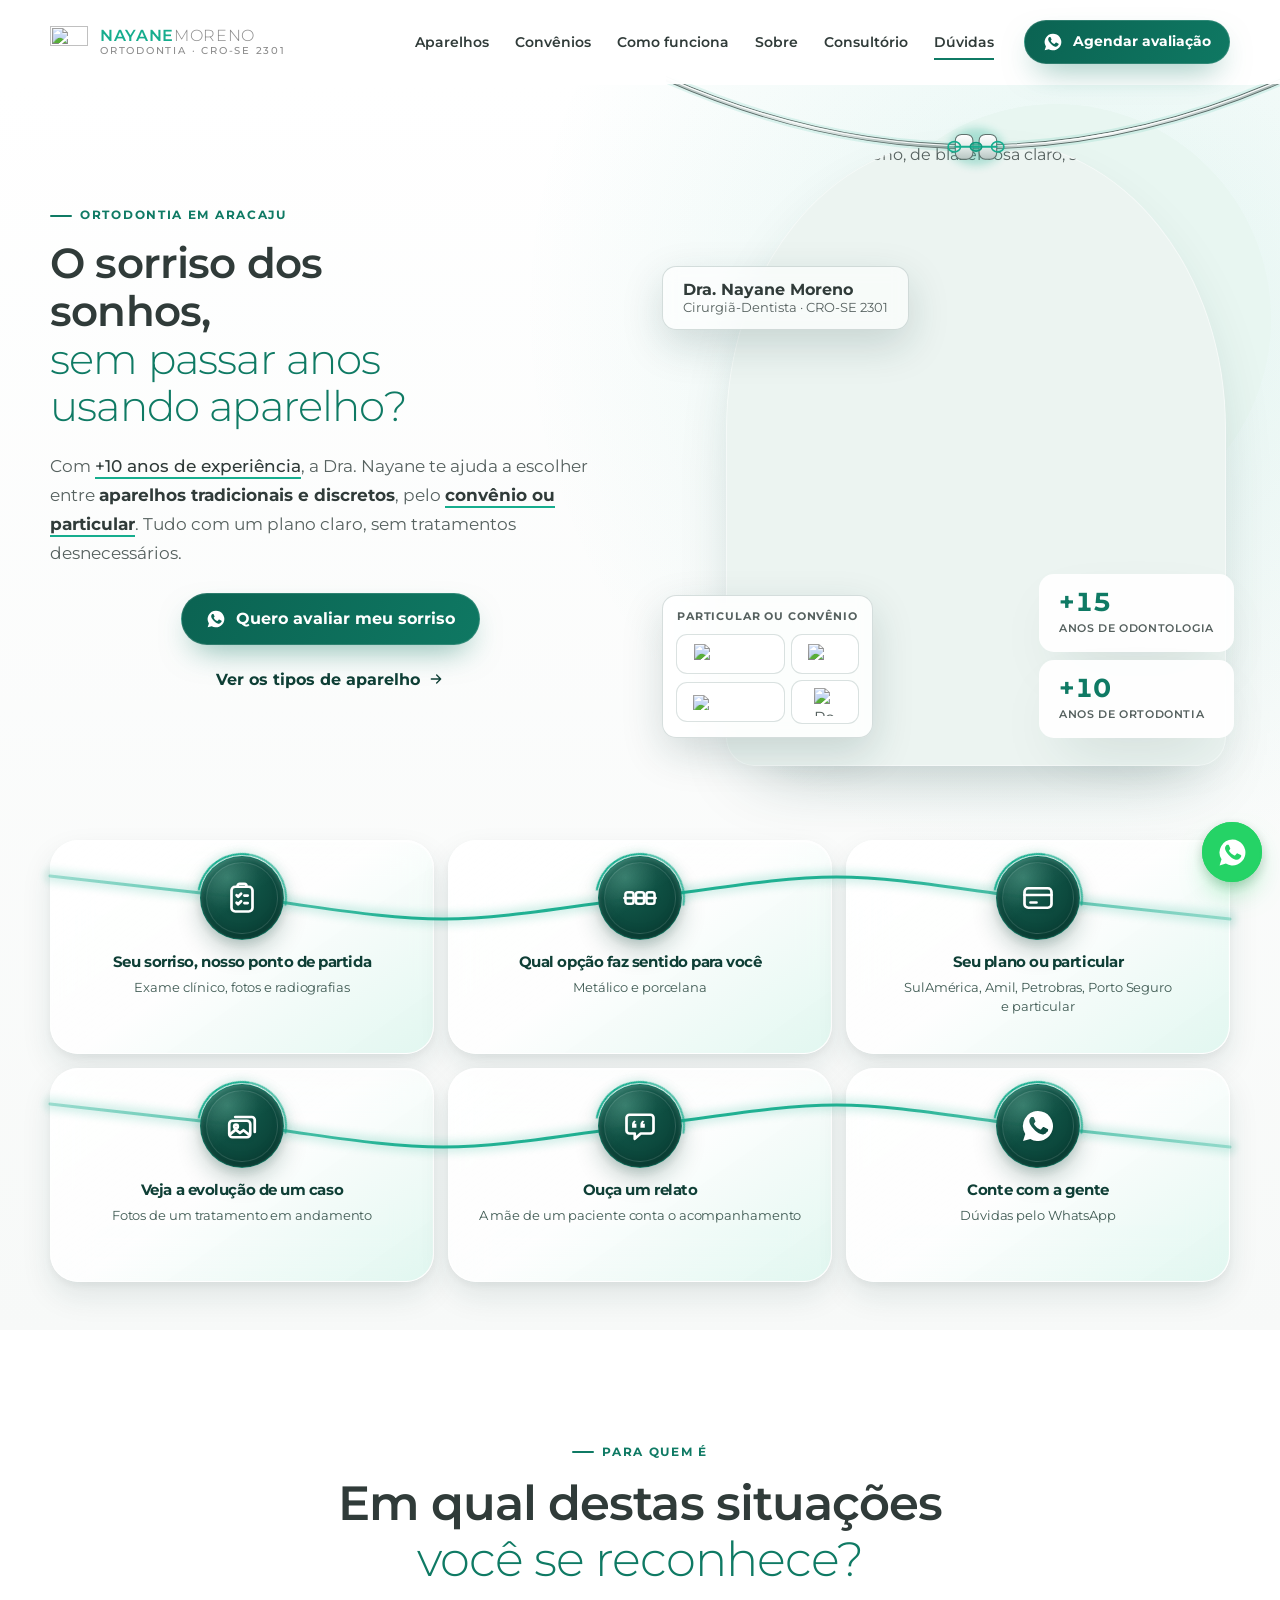
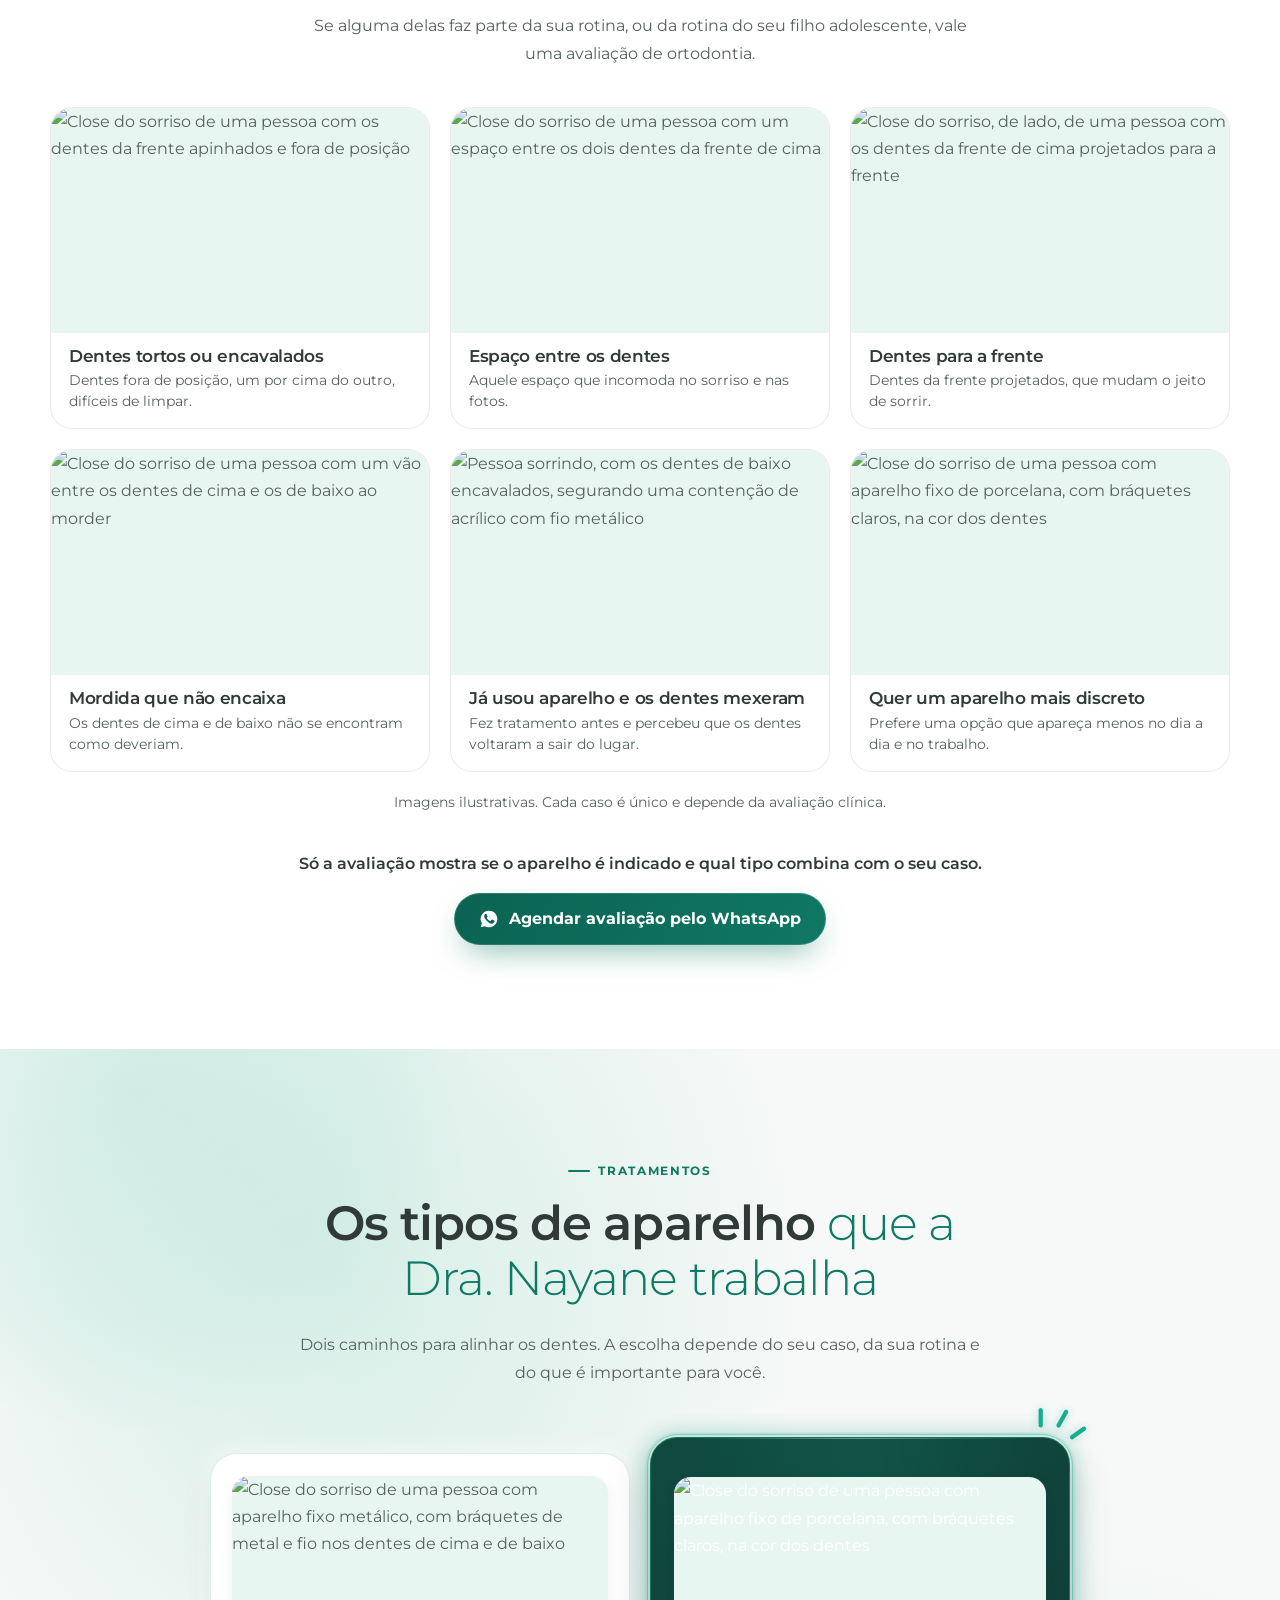
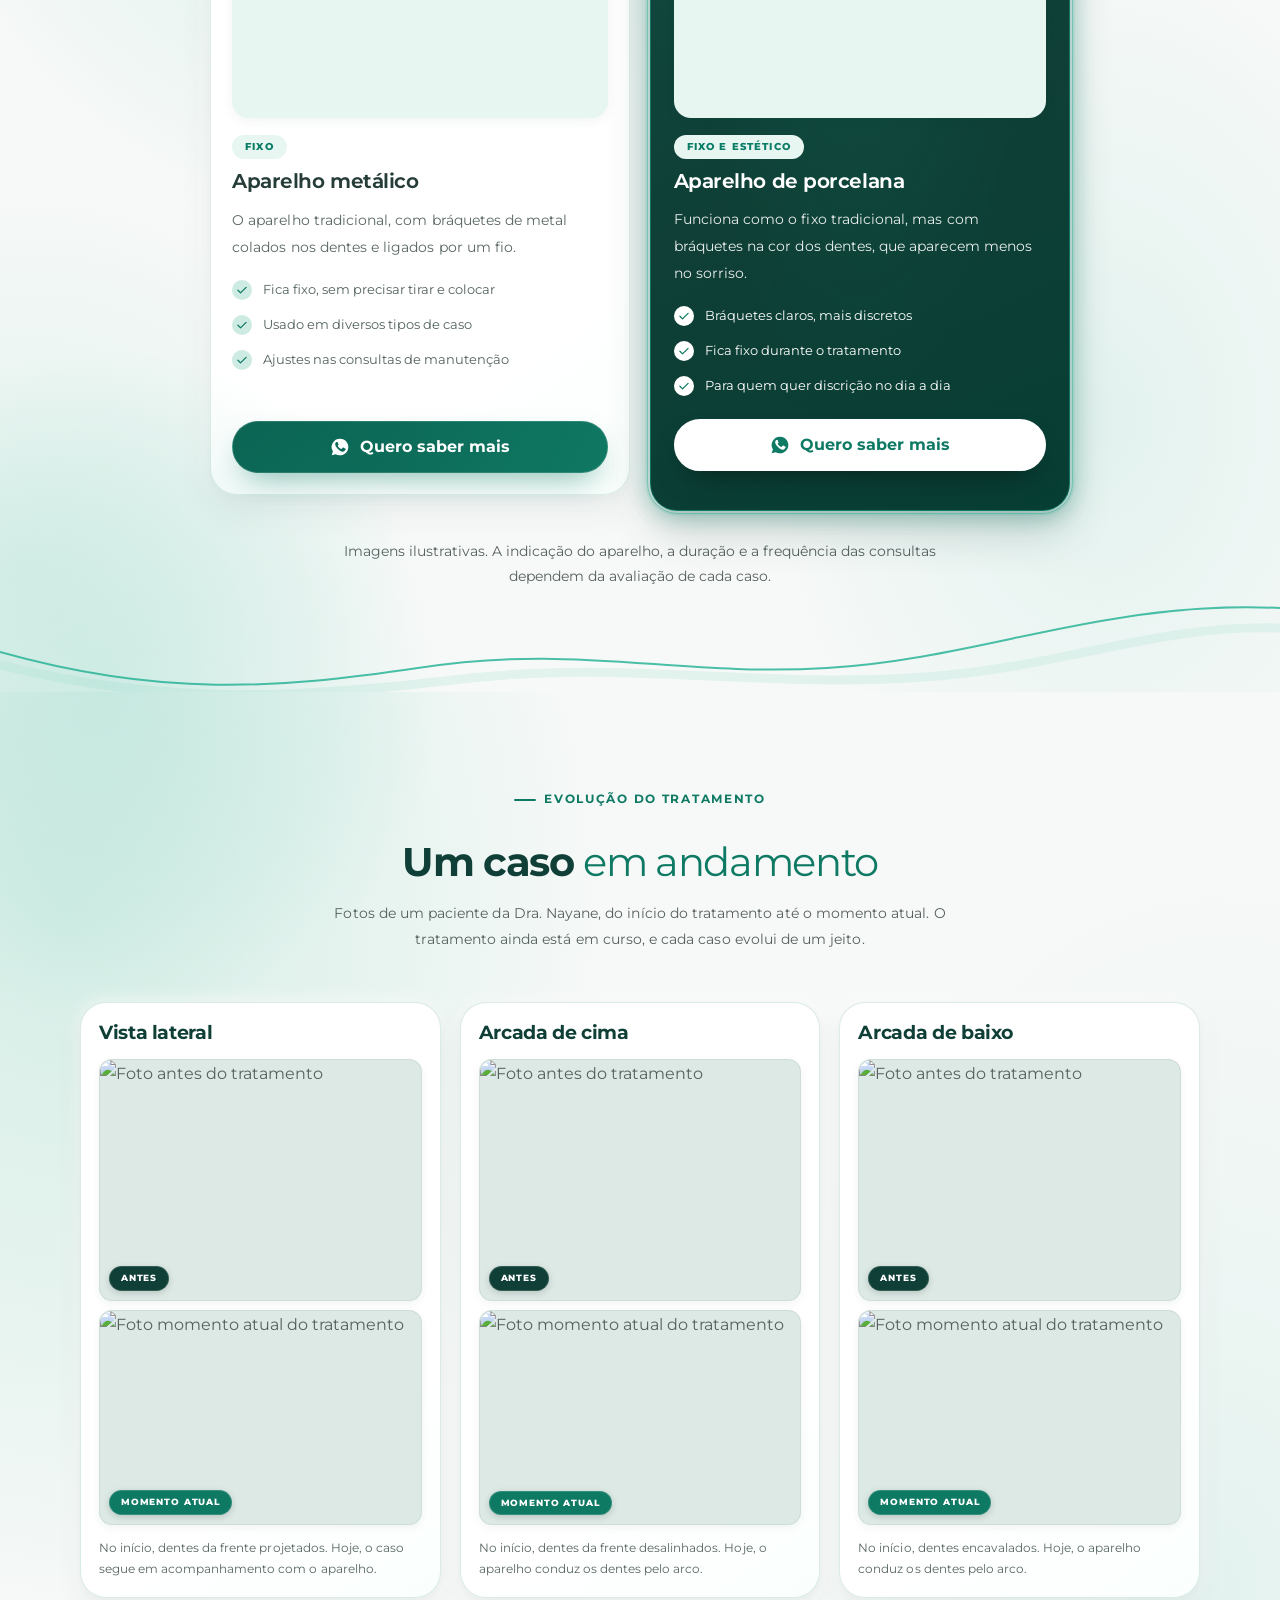
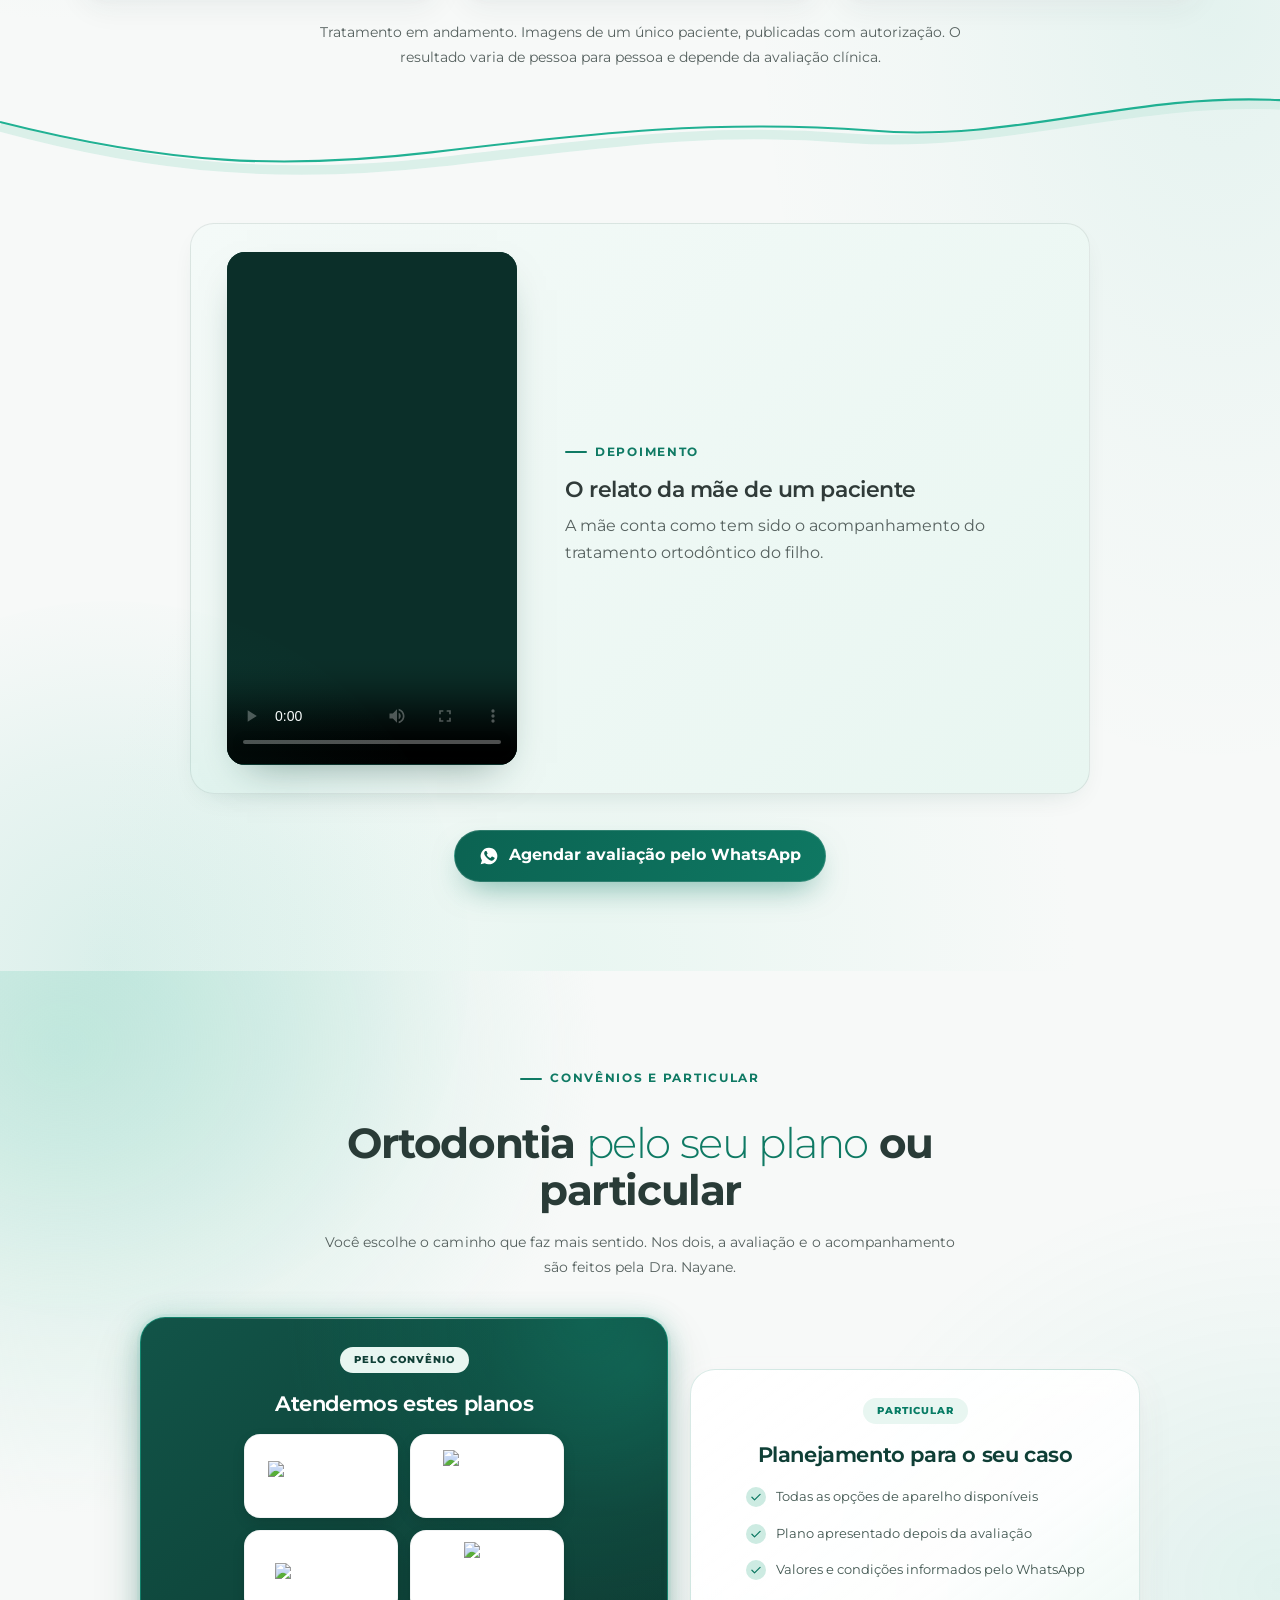
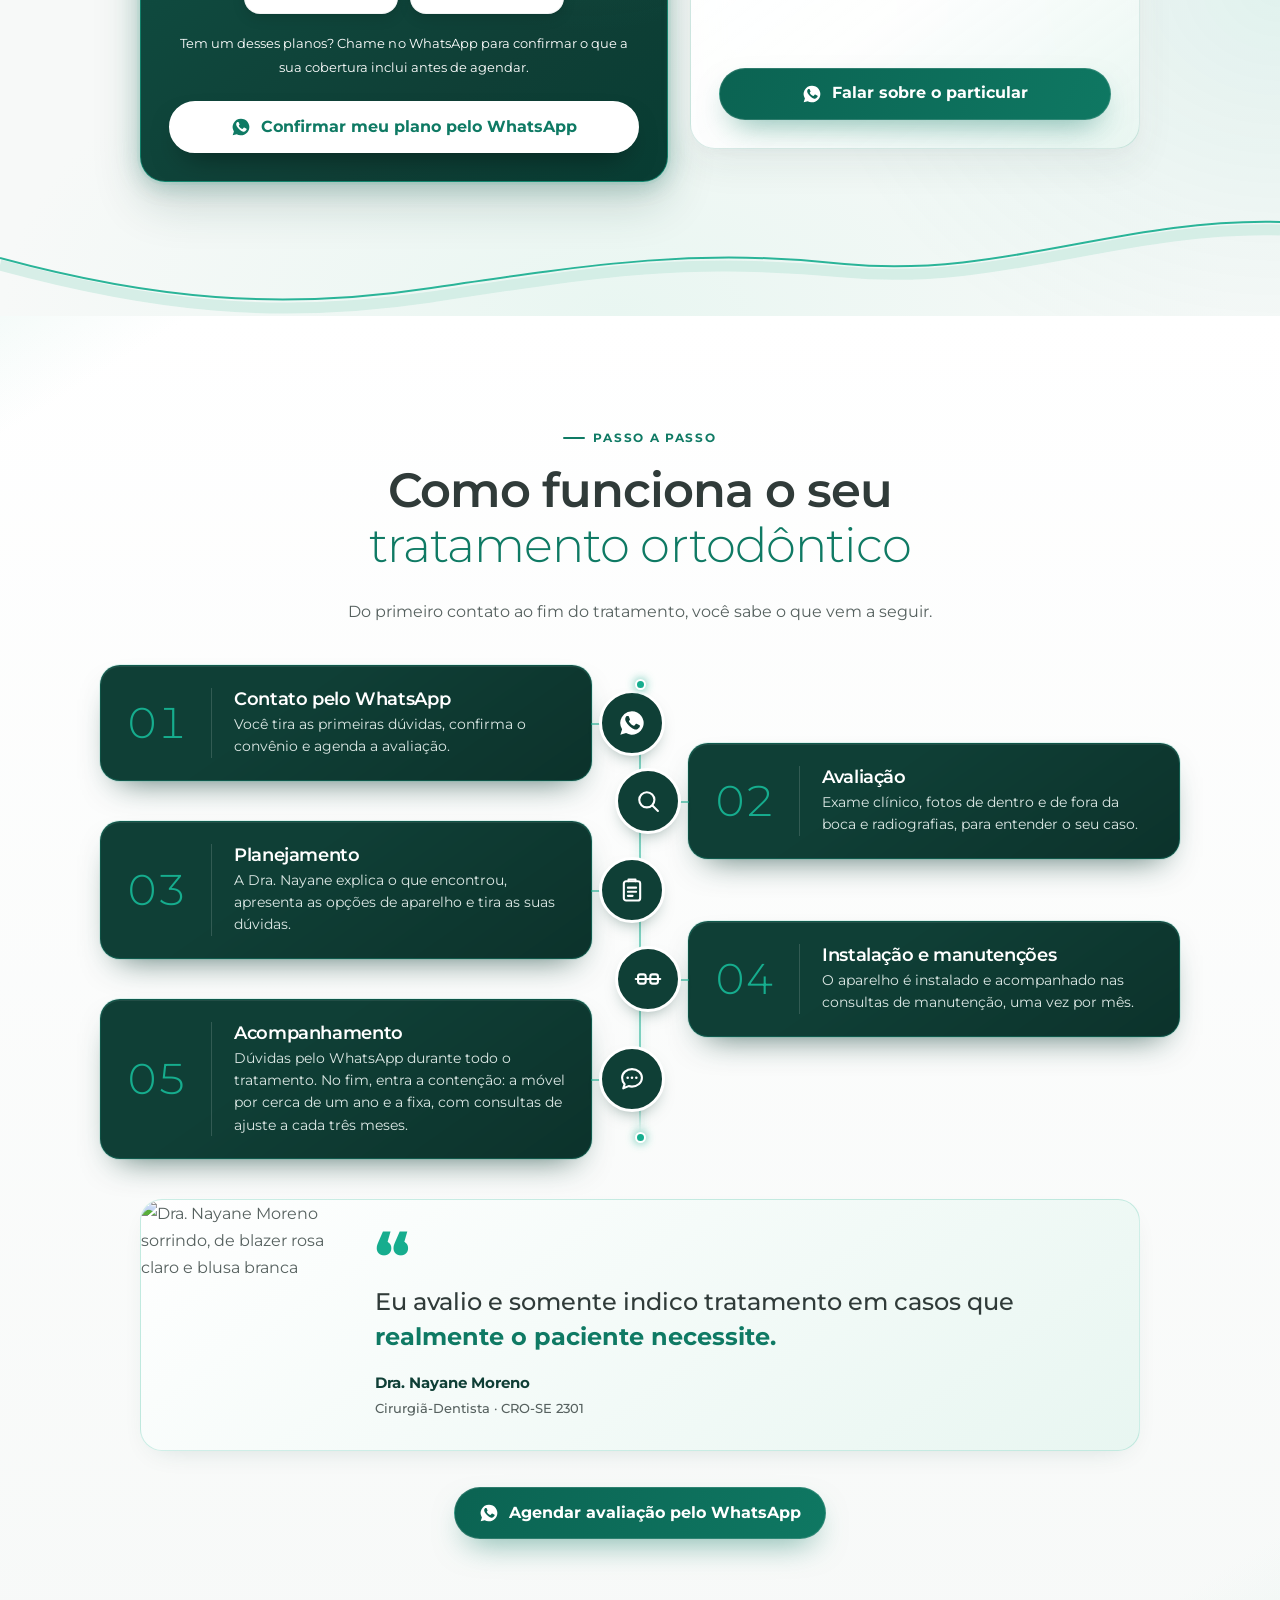
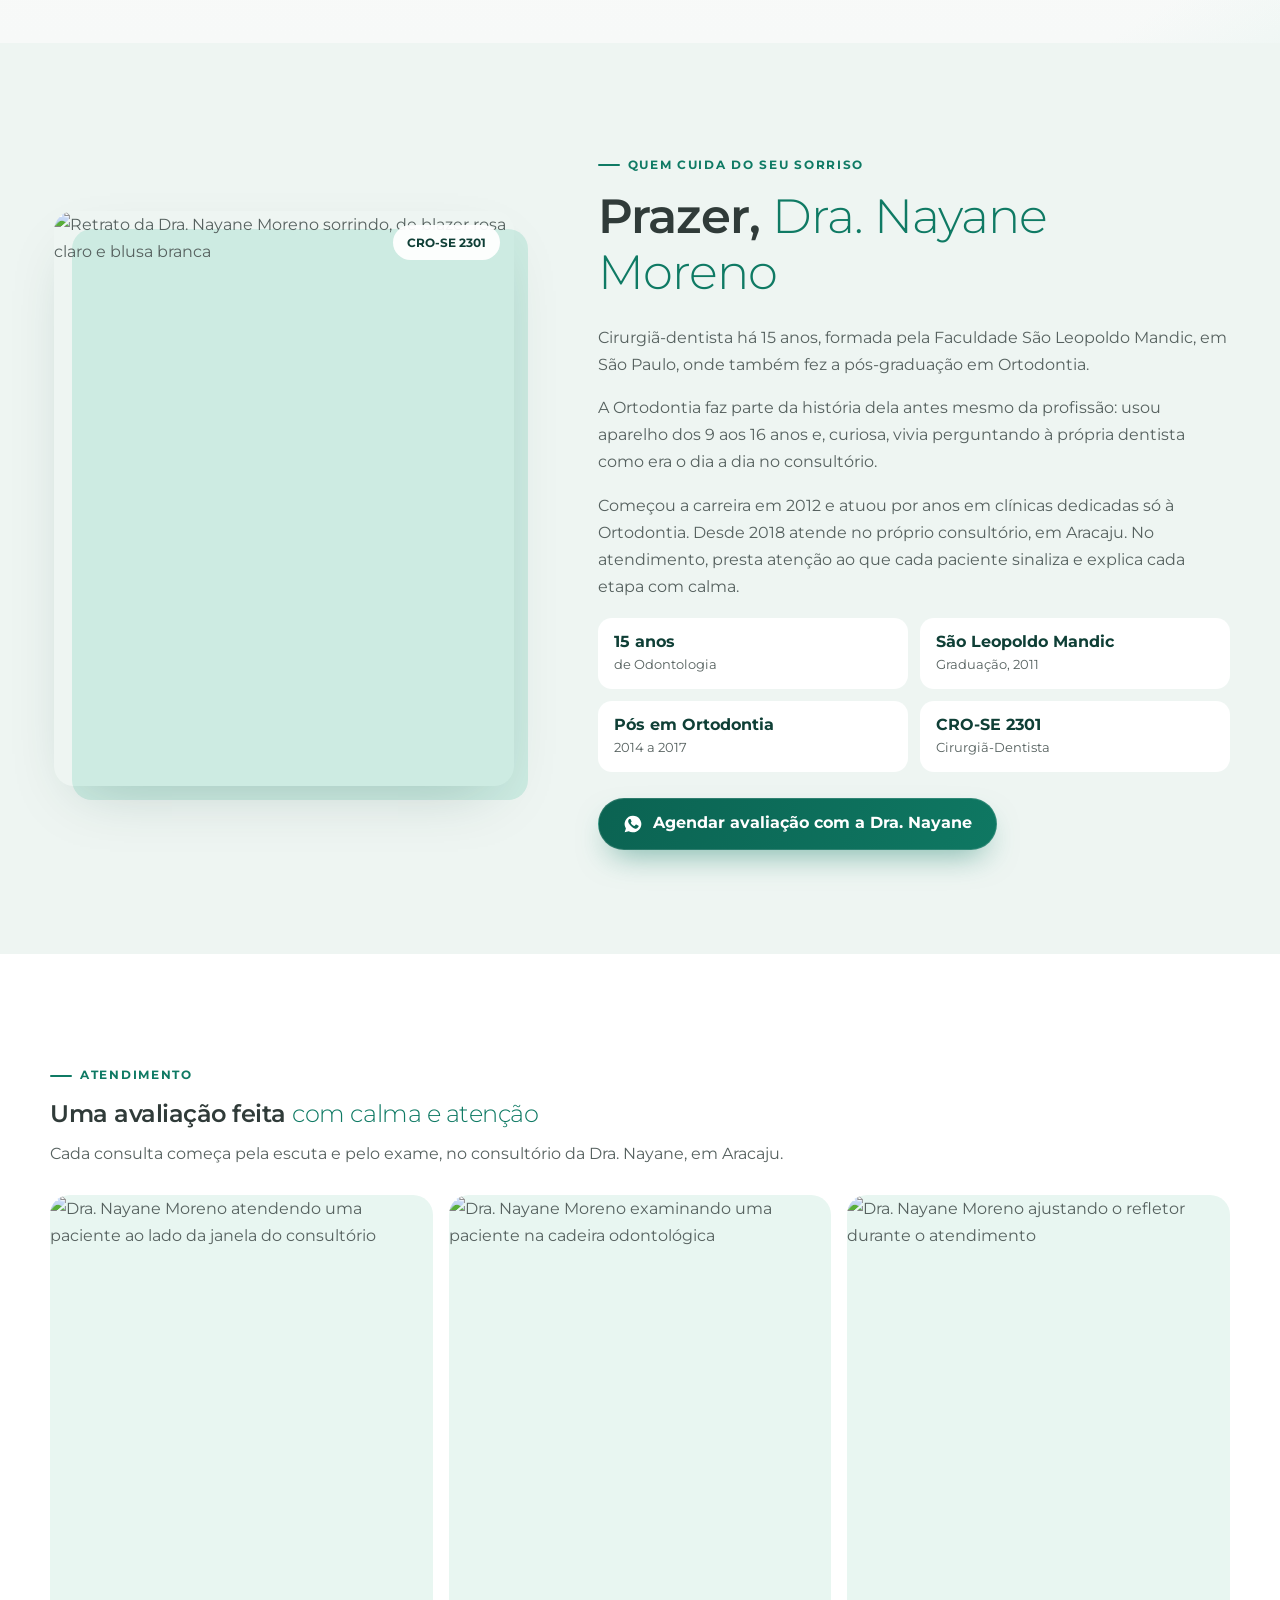
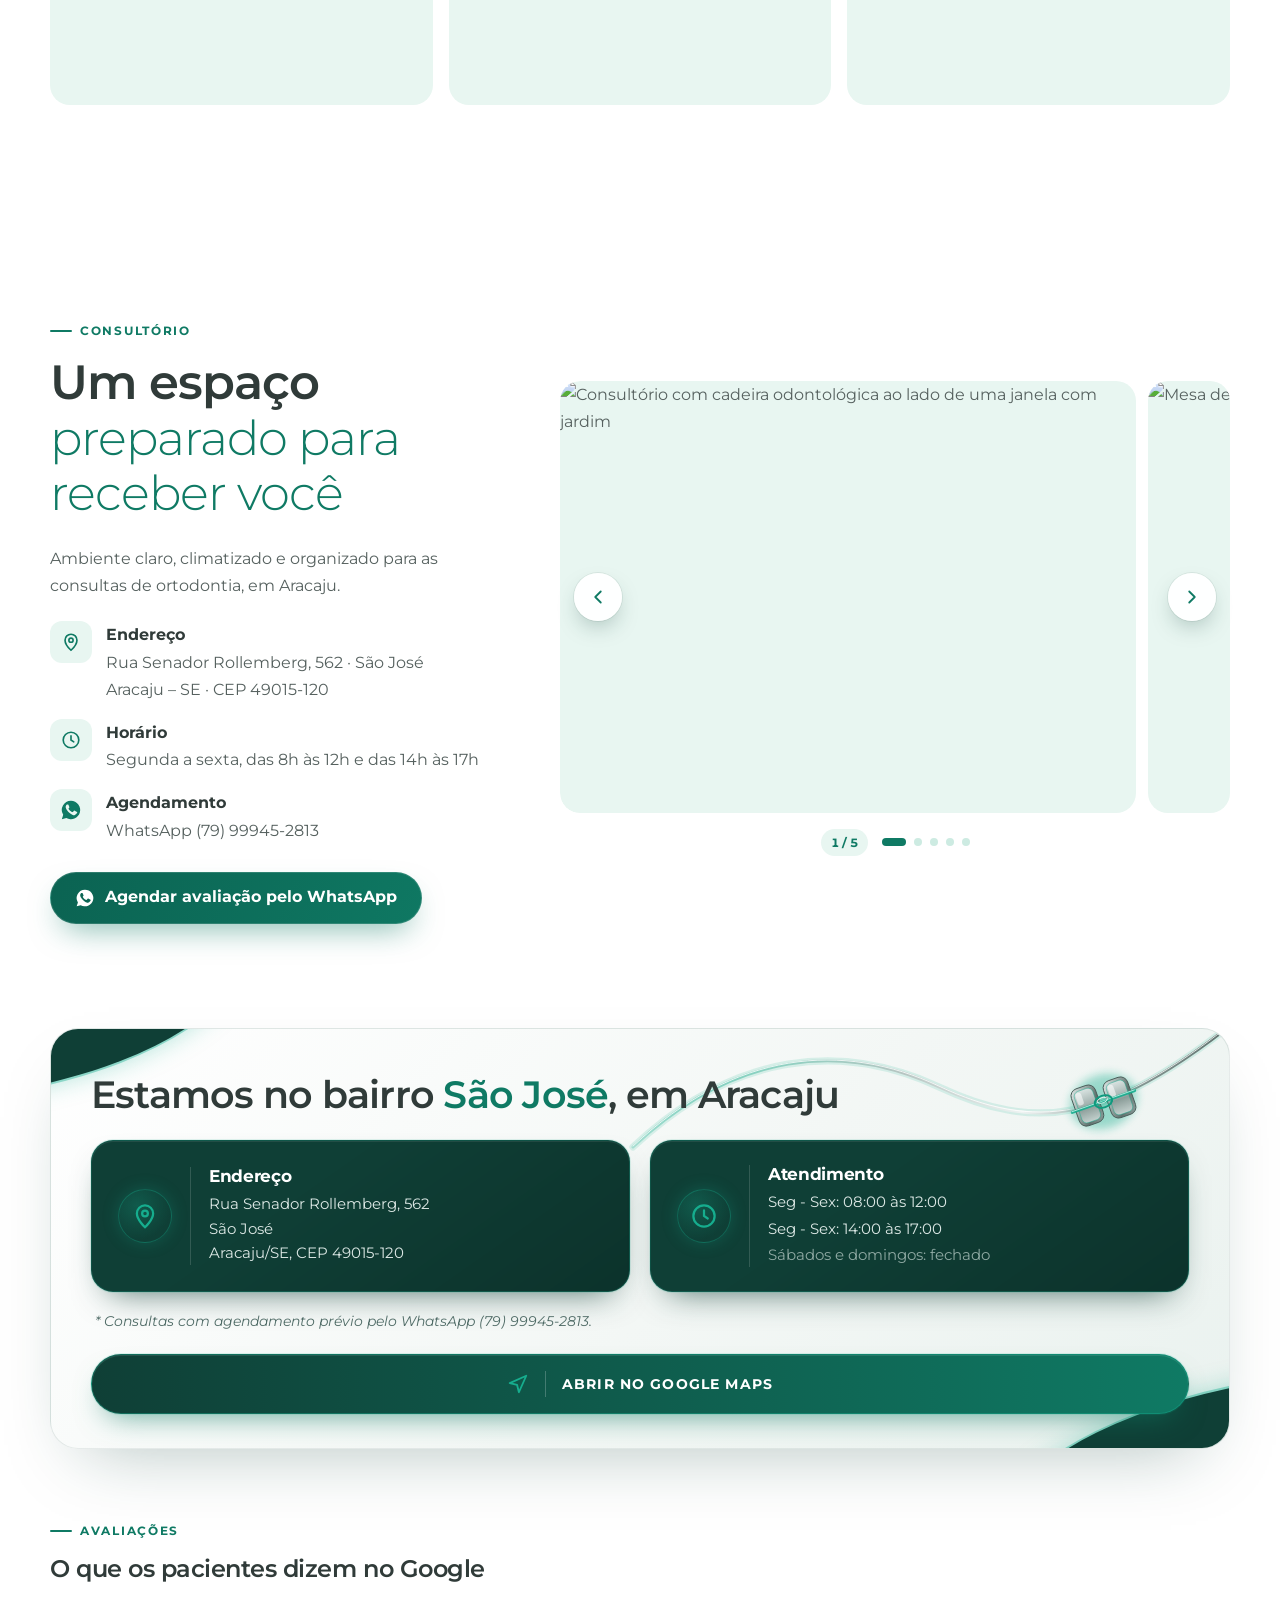
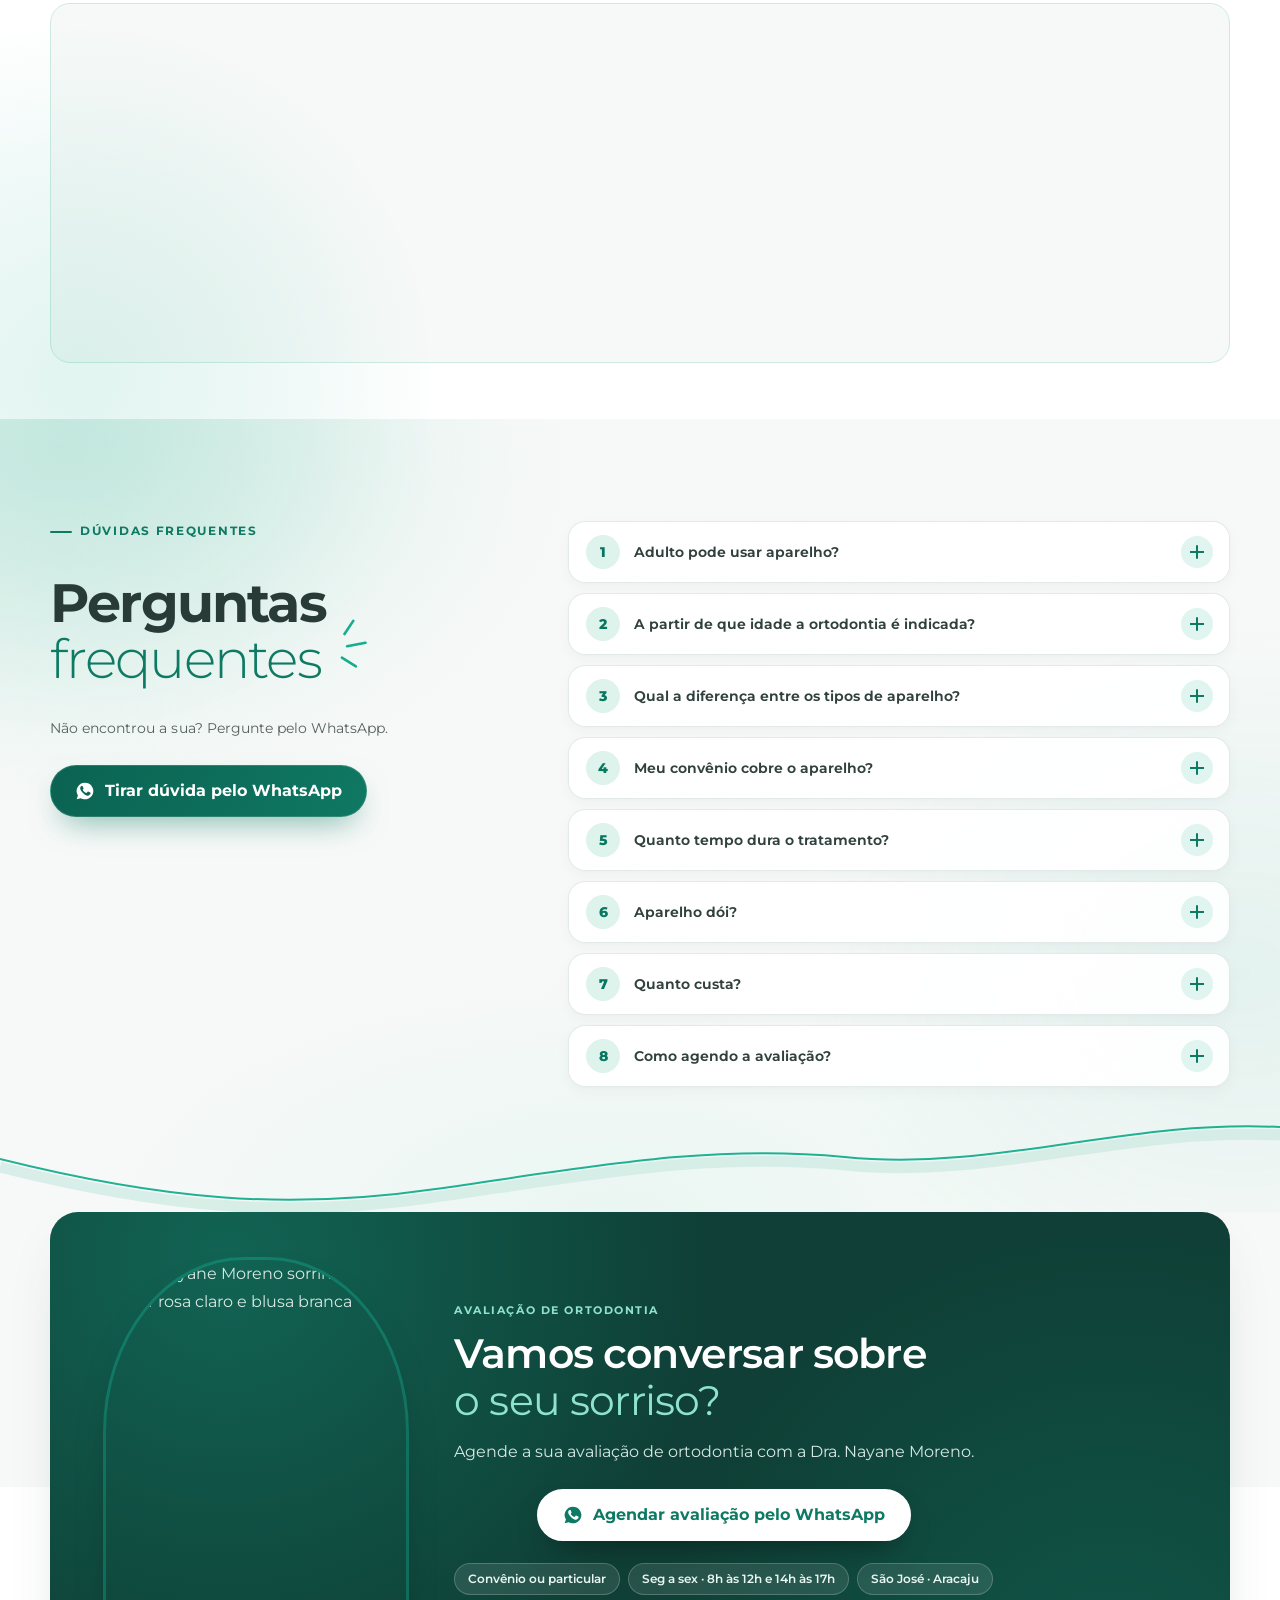
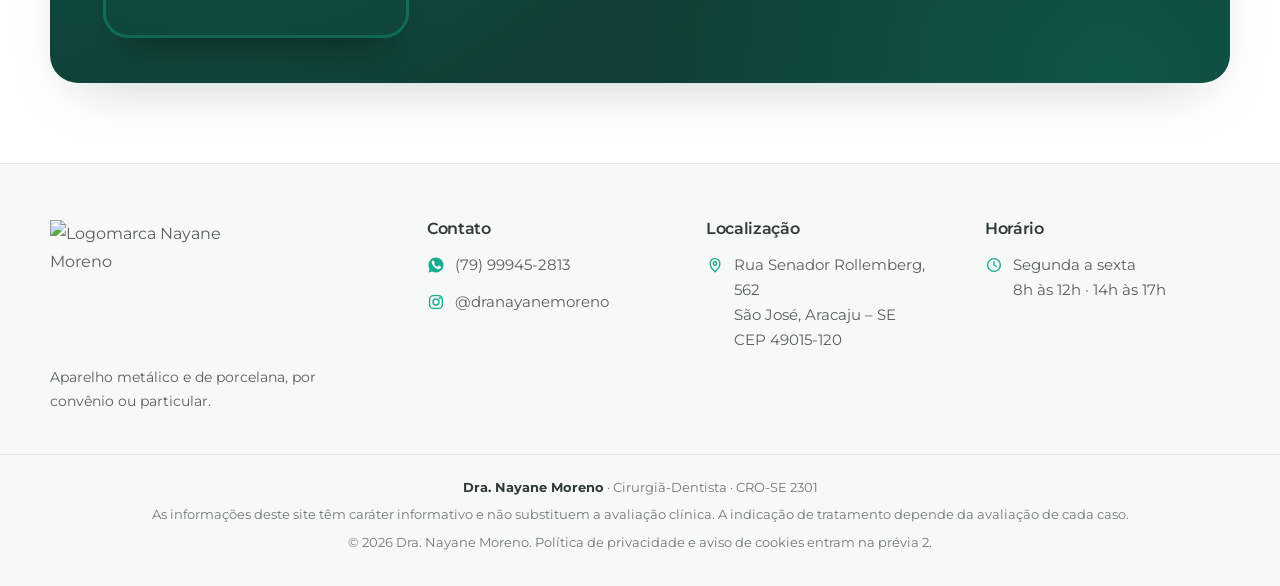
==== index.html @ c9ba2f13 "Carrega as avaliações do Google direto, sem botão Co-Authored-By: Claude Sonnet 5.5 <noreply@anthrop" ====
<!doctype html>
<html lang="pt-BR">
<head>
    <meta charset="utf-8">
    <meta name="viewport" content="width=device-width, initial-scale=1, viewport-fit=cover">

    <!-- PRÉVIA: enquanto não houver aprovação final, a página fica fora dos buscadores. -->
    <meta name="robots" content="noindex, nofollow">

    <title>Dra. Nayane Moreno | Ortodontia em Aracaju – aparelho metálico e de porcelana</title>
    <meta name="description" content="Ortodontia em Aracaju com a Dra. Nayane Moreno, Cirurgiã-Dentista (CRO-SE 2301). Aparelho metálico e de porcelana, por convênio ou particular.">
    <meta name="theme-color" content="#16AD8E">

    <!-- Prévia ao compartilhar o link. Imagem 1200 × 630 e endereço final entram na prévia 2. -->
    <meta property="og:type" content="website">
    <meta property="og:locale" content="pt_BR">
    <meta property="og:title" content="Dra. Nayane Moreno | Ortodontia em Aracaju">
    <meta property="og:description" content="Aparelho metálico e de porcelana, por convênio ou particular.">

    <!-- Contato: o script lê daqui. WhatsApp só com dígitos (DDI + DDD + número). -->
    <meta name="whatsapp-number" content="5579999452813">
    <meta name="instagram-url" content="https://www.instagram.com/dranayanemoreno/">

    <!-- Dados para o Google. Se mudar algo no rodapé, mude aqui também. -->
    <script type="application/ld+json">
    {"@context":"https://schema.org","@type":"Dentist","name":"Dra. Nayane Moreno – Ortodontia","telephone":"+55-79-99945-2813",
     "address":{"@type":"PostalAddress","streetAddress":"Rua Senador Rollemberg, 562","addressLocality":"Aracaju","addressRegion":"SE","postalCode":"49015-120","addressCountry":"BR","description":"São José"},
     "openingHoursSpecification":[{"@type":"OpeningHoursSpecification","dayOfWeek":["Monday","Tuesday","Wednesday","Thursday","Friday"],"opens":"08:00","closes":"12:00"},{"@type":"OpeningHoursSpecification","dayOfWeek":["Monday","Tuesday","Wednesday","Thursday","Friday"],"opens":"14:00","closes":"17:00"}],
     "sameAs":["https://www.instagram.com/dranayanemoreno/"]}
    </script>

    <link rel="icon" href="assets/marca/favicon.png" type="image/png">
    <link rel="preconnect" href="https://fonts.googleapis.com">
    <link rel="preconnect" href="https://fonts.gstatic.com" crossorigin>
    <link href="https://fonts.googleapis.com/css2?family=Montserrat:wght@300;400;500;600;700&display=swap" rel="stylesheet">
    <link rel="preload" as="image" href="assets/profissional/dra-nayane-topo-900.webp" imagesrcset="assets/profissional/dra-nayane-topo-560.webp 560w, assets/profissional/dra-nayane-topo-900.webp 900w" imagesizes="(min-width: 1024px) 460px, 86vw">
    <link rel="stylesheet" href="styles.css?v=20261118-2">
</head>
<body>

<!-- Ícones usados no site (um único sprite, sem bibliotecas externas). -->
<svg width="0" height="0" style="position:absolute" aria-hidden="true">
    <symbol id="i-whatsapp" viewBox="0 0 24 24"><path fill="currentColor" d="M12 2a10 10 0 0 0-8.5 15.3L2 22l4.9-1.4A10 10 0 1 0 12 2Zm5.7 14.2c-.2.7-1.4 1.3-2 1.4-.5 0-1.1.1-1.8-.2-3.8-1.4-6.3-5.3-6.5-5.6-.1-.2-1.2-1.6-1.2-3 0-1.5.8-2.2 1-2.5.3-.3.6-.3.8-.3h.6c.2 0 .4 0 .7.5l.9 2.2c.1.2.1.3 0 .5l-.7 1c-.1.2-.3.3-.1.6.2.3.8 1.2 1.6 2 1.1 1 2.1 1.3 2.4 1.5.3.1.5.1.7-.1l1.1-1.3c.2-.3.4-.3.7-.2l2.2 1.1c.3.2.5.2.6.4.1.1.1.7-.2 1.4Z"/></symbol>
    <symbol id="i-check" viewBox="0 0 24 24"><path fill="none" stroke="currentColor" stroke-width="2.2" stroke-linecap="round" stroke-linejoin="round" d="m5 12.5 4.5 4.5L19 7.5"/></symbol>
    <symbol id="i-arrow" viewBox="0 0 24 24"><path fill="none" stroke="currentColor" stroke-width="2" stroke-linecap="round" stroke-linejoin="round" d="M5 12h14m-6-6 6 6-6 6"/></symbol>
    <symbol id="i-search" viewBox="0 0 24 24"><g fill="none" stroke="currentColor" stroke-width="1.8" stroke-linecap="round"><circle cx="11" cy="11" r="6.5"/><path d="m16 16 4.5 4.5"/></g></symbol>
    <symbol id="i-layers" viewBox="0 0 24 24"><g fill="none" stroke="currentColor" stroke-width="1.8" stroke-linejoin="round"><path d="m12 3 9 5-9 5-9-5 9-5Z"/><path d="m3 13 9 5 9-5"/></g></symbol>
    <symbol id="i-card" viewBox="0 0 24 24"><g fill="none" stroke="currentColor" stroke-width="1.8" stroke-linecap="round"><rect x="3" y="5.5" width="18" height="13" rx="2.5"/><path d="M3 10h18M7 15h4"/></g></symbol>
    <symbol id="i-chat" viewBox="0 0 24 24"><path fill="none" stroke="currentColor" stroke-width="1.8" stroke-linejoin="round" d="M4 5.5h16v10H9l-5 4v-14Z"/></symbol>
    <symbol id="i-clock" viewBox="0 0 24 24"><g fill="none" stroke="currentColor" stroke-width="1.8" stroke-linecap="round"><circle cx="12" cy="12" r="8.5"/><path d="M12 7.5V12l3 2"/></g></symbol>
    <symbol id="i-pin" viewBox="0 0 24 24"><g fill="none" stroke="currentColor" stroke-width="1.8"><path d="M12 21s-6.5-6-6.5-11a6.5 6.5 0 0 1 13 0c0 5-6.5 11-6.5 11Z"/><circle cx="12" cy="10" r="2.3"/></g></symbol>
    <symbol id="i-insta" viewBox="0 0 24 24"><g fill="none" stroke="currentColor" stroke-width="1.8"><rect x="3.5" y="3.5" width="17" height="17" rx="5"/><circle cx="12" cy="12" r="4"/><circle cx="17.2" cy="6.8" r=".6" fill="currentColor"/></g></symbol>
    <symbol id="i-navegar" viewBox="0 0 24 24"><path fill="none" stroke="currentColor" stroke-width="2" stroke-linejoin="round" d="M3 11 21 3l-8 18-2-8-8-2Z"/></symbol>
    <symbol id="i-prancheta" viewBox="0 0 24 24"><g fill="none" stroke="currentColor" stroke-width="1.8" stroke-linecap="round" stroke-linejoin="round"><rect x="5" y="4.5" width="14" height="16.5" rx="2"/><path d="M9 4.5V3h6v1.5M8.5 10h7M8.5 13.5h7M8.5 17h4"/></g></symbol>
    <symbol id="i-aparelho" viewBox="0 0 24 24"><g fill="none" stroke="currentColor" stroke-width="1.8" stroke-linecap="round" stroke-linejoin="round"><rect x="3.5" y="8" width="6.5" height="8" rx="1.8"/><rect x="14" y="8" width="6.5" height="8" rx="1.8"/><path d="M1.5 12h21"/></g></symbol>
    <symbol id="i-chat-pontos" viewBox="0 0 24 24"><g fill="none" stroke="currentColor" stroke-width="1.8" stroke-linejoin="round"><path d="M12 3.5c4.7 0 8.5 3.3 8.5 7.5S16.7 18.5 12 18.5c-1 0-2-.1-2.9-.4L4.5 20l1.2-3.6C4.3 15 3.5 13.1 3.5 11c0-4.2 3.8-7.5 8.5-7.5Z"/></g><g fill="currentColor"><circle cx="8.3" cy="11" r="1.1"/><circle cx="12" cy="11" r="1.1"/><circle cx="15.7" cy="11" r="1.1"/></g></symbol>
    <symbol id="i-dente" viewBox="0 0 24 24"><path fill="none" stroke="currentColor" stroke-width="1.5" stroke-linejoin="round" d="M7 4c-2.2 0-3.5 1.6-3.5 4 0 3 1.4 4.2 1.8 7 .3 2 .6 4 1.9 4s1.4-2.2 1.9-3.6c.3-.9.6-1.4 1.4-1.4s1.1.5 1.4 1.4c.5 1.4.6 3.6 1.9 3.6s1.6-2 1.9-4c.4-2.8 1.8-4 1.8-7 0-2.4-1.3-4-3.5-4-1.7 0-2.5.8-4 .8S8.7 4 7 4Z"/></symbol>
    <symbol id="i-prancheta-ok" viewBox="0 0 24 24"><g fill="none" stroke="currentColor" stroke-width="1.8" stroke-linecap="round" stroke-linejoin="round"><rect x="5" y="4.5" width="14" height="16.5" rx="2.5"/><path d="M9 4.5V4a1.5 1.5 0 0 1 1.5-1.5h3A1.5 1.5 0 0 1 15 4v.5"/><path d="m8.4 10.2 1 1 2-2"/><path d="M13.6 10.4h2.2"/><path d="m8.4 15.2 1 1 2-2"/><path d="M13.6 15.4h2.2"/></g></symbol>
    <symbol id="i-aparelho-bq" viewBox="0 0 24 24"><g fill="none" stroke="currentColor" stroke-width="1.7" stroke-linecap="round" stroke-linejoin="round"><path d="M1.6 12h20.8"/><rect x="2.3" y="8.2" width="5.4" height="7.6" rx="1.5"/><rect x="9.3" y="8.2" width="5.4" height="7.6" rx="1.5"/><rect x="16.3" y="8.2" width="5.4" height="7.6" rx="1.5"/></g></symbol>
    <symbol id="i-fotos2" viewBox="0 0 24 24"><g fill="none" stroke="currentColor" stroke-width="1.8" stroke-linecap="round" stroke-linejoin="round"><path d="M7.5 6h11a2 2 0 0 1 2 2v8"/><rect x="3.5" y="8.5" width="14" height="11" rx="2.2"/><circle cx="8" cy="12.3" r="1.2"/><path d="m4 17.6 3.8-3.2 2.8 2.3 2.4-1.9 3.4 2.8"/></g></symbol>
    <symbol id="i-aspas2" viewBox="0 0 24 24"><g fill="none" stroke="currentColor" stroke-width="1.8" stroke-linecap="round" stroke-linejoin="round"><path d="M5 4.5h14a2 2 0 0 1 2 2V15a2 2 0 0 1-2 2h-6.5L8.5 20.5V17H5a2 2 0 0 1-2-2V6.5a2 2 0 0 1 2-2z"/></g><path fill="currentColor" d="M8.3 8.3c-1 .5-1.6 1.5-1.6 2.7V13.1h2.9v-2.6H8.4c0-.6.3-1.1.9-1.5l-1-.7zm5.6 0c-1 .5-1.6 1.5-1.6 2.7V13.1h2.9v-2.6h-1.2c0-.6.3-1.1.9-1.5l-1-.7z"/></symbol>
    <symbol id="i-play" viewBox="0 0 24 24"><path fill="currentColor" d="M8 5.5v13l11-6.5-11-6.5Z"/></symbol>
    <symbol id="i-plus" viewBox="0 0 24 24"><path fill="none" stroke="currentColor" stroke-width="2" stroke-linecap="round" d="M12 5v14M5 12h14"/></symbol>
    <symbol id="i-chevron" viewBox="0 0 24 24"><path fill="none" stroke="currentColor" stroke-width="2" stroke-linecap="round" stroke-linejoin="round" d="m9 6 6 6-6 6"/></symbol>
    <!-- Ícones das situações: desenhos simples de dentes, só ilustração. -->
</svg>

<a class="pular" href="#conteudo">Pular para o conteúdo</a>

<!-- =========================== MENU =========================== -->
<header class="topo" id="topo">
    <div class="container topo-linha">
        <a class="marca" href="#inicio" aria-label="Dra. Nayane Moreno, início">
            <span class="marca-icone" aria-hidden="true"><img src="assets/marca/logo-icone.png" alt="" width="160" height="132"></span>
            <span class="marca-texto">
                <strong><span class="m1">Nayane</span><span class="m2">Moreno</span></strong>
                <small>Ortodontia · CRO-SE 2301</small>
            </span>
        </a>
        <nav class="menu" aria-label="Seções">
            <a href="#aparelhos">Aparelhos</a>
            <a href="#convenios">Convênios</a>
            <a href="#como-funciona">Como funciona</a>
            <a href="#sobre">Sobre</a>
            <a href="#consultorio">Consultório</a>
            <a href="#duvidas">Dúvidas</a>
        </nav>
        <a class="botao botao-pequeno botao-destaque so-desktop" href="#" data-wa data-wa-origin="menu"><svg aria-hidden="true"><use href="#i-whatsapp"/></svg>Agendar avaliação</a>
        <button class="menu-botao" type="button" aria-expanded="false" aria-controls="menu-movel" aria-label="Abrir menu"><span></span><span></span><span></span></button>
    </div>
    <div class="menu-movel" id="menu-movel" hidden>
        <nav aria-label="Seções (celular)">
            <a href="#aparelhos">Aparelhos</a>
            <a href="#convenios">Convênios</a>
            <a href="#como-funciona">Como funciona</a>
            <a href="#sobre">Sobre a Dra. Nayane</a>
            <a href="#consultorio">Consultório</a>
            <a href="#duvidas">Dúvidas</a>
        </nav>
        <a class="botao botao-destaque" href="#" data-wa data-wa-origin="menu_mobile"><svg aria-hidden="true"><use href="#i-whatsapp"/></svg>Agendar avaliação pelo WhatsApp</a>
    </div>
</header>

<main id="conteudo">

    <!-- =========================== TOPO =========================== -->
    <section class="hero" id="inicio" aria-labelledby="hero-titulo">
        <div class="container hero-grade">
            <div class="hero-texto">
                <span class="rotulo">Ortodontia em Aracaju</span>
                <h1 id="hero-titulo">O sorriso dos sonhos, <em>sem passar anos usando aparelho?</em></h1>
                <p class="lead">Com <span class="realce">+10 anos de experiência</span>, a Dra. Nayane te ajuda a escolher entre <strong>aparelhos tradicionais e discretos</strong>, pelo <strong class="realce">convênio ou particular</strong>. Tudo com um plano claro, sem tratamentos desnecessários.</p>
                <div class="hero-acoes">
                    <a class="botao botao-destaque" href="#" data-wa data-wa-origin="hero"><svg aria-hidden="true"><use href="#i-whatsapp"/></svg>Quero avaliar meu sorriso</a>
                    <a class="link-seta" href="#aparelhos">Ver os tipos de aparelho <svg aria-hidden="true"><use href="#i-arrow"/></svg></a>
                </div>
                <!-- Convênios no celular/tablet (no desktop o cartão fica sobre a foto). Marcas: autorização das operadoras pendente. -->
                <nav class="convenios-linha" aria-label="Formas de atendimento">
                    <span class="convenios-linha-titulo">Particular ou convênio</span>
                    <a href="#convenios" class="cc-chip" aria-label="Convênio SulAmérica: ver detalhes"><img src="assets/convenios/sulamerica.webp" width="534" height="146" alt="SulAmérica"></a>
                    <a href="#convenios" class="cc-chip" aria-label="Convênio Amil Dental: ver detalhes"><img src="assets/convenios/amil-dental.webp" width="247" height="147" alt="Amil Dental"></a>
                    <a href="#convenios" class="cc-chip" aria-label="Convênio Petrobras: ver detalhes"><img class="cc-petrobras" src="assets/convenios/petrobras-horizontal.webp" width="184" height="37" alt="Petrobras"></a>
                    <a href="#convenios" class="cc-chip" aria-label="Convênio Porto Seguro: ver detalhes"><img class="cc-porto" src="assets/convenios/porto-seguro.webp" width="143" height="184" alt="Porto Seguro"></a>
                </nav>
            </div>
            <div class="hero-foto">
                <!-- Detalhe tirado da logo: fio metálico com reflexo e bráquete cromado em "H" (mesmo acabamento
                     do bloco de localização). No hover da foto: as peças se afastam um pouco, o anel turquesa
                     pulsa, o brilho cresce e uma luz percorre o fio. Vetor: curva, cor e posição editáveis aqui. -->
                <svg class="hero-fio" viewBox="0 0 600 120" aria-hidden="true">
                    <defs>
                        <!-- Aço polido: tons claros e escuros alternados ao longo do fio -->
                        <linearGradient id="hf-fio" x1="0" y1="0" x2="600" y2="0" gradientUnits="userSpaceOnUse">
                            <stop offset="0" stop-color="#AEBDBA"/>
                            <stop offset=".22" stop-color="#E6EDEC"/>
                            <stop offset=".45" stop-color="#9AABA7"/>
                            <stop offset=".7" stop-color="#EEF3F2"/>
                            <stop offset="1" stop-color="#A3B3B0"/>
                        </linearGradient>
                        <linearGradient id="hf-cromo" x1="0" y1="0" x2="1" y2="1">
                            <stop offset="0" stop-color="#9FAEAB"/>
                            <stop offset=".3" stop-color="#5F716D"/>
                            <stop offset=".65" stop-color="#3F4F4B"/>
                            <stop offset="1" stop-color="#7D8E8A"/>
                        </linearGradient>
                        <linearGradient id="hf-face" x1="0" y1="0" x2="0" y2="1">
                            <stop offset="0" stop-color="#FFFFFF"/>
                            <stop offset=".5" stop-color="#E4ECEA"/>
                            <stop offset="1" stop-color="#B7C5C2"/>
                        </linearGradient>
                        <filter id="hf-brilho" x="-60%" y="-60%" width="220%" height="220%"><feGaussianBlur stdDeviation="4"/></filter>
                    </defs>
                    <path class="hf-halo" d="M0 18 Q300 150 600 18"/>
                    <path class="hf-borda" d="M0 18 Q300 150 600 18"/>
                    <path class="hf-base" d="M0 18 Q300 150 600 18"/>
                    <path class="hf-reflexo" d="M0 17.2 Q300 149.2 600 17.2"/>
                    <path class="hf-luz" pathLength="1" d="M0 18 Q300 150 600 18"/>
                    <g class="hf-braquete" transform="translate(300 84)">
                        <ellipse class="hf-aura" cx="0" cy="0" rx="26" ry="18" filter="url(#hf-brilho)"/>
                        <!-- Bráquete minimalista: duas peças lisas de aço, uma ligadura turquesa fina em cada ponta e um anel
                             central. As peças se afastam e voltam, o anel pulsa e a aura respira, sempre (sem precisar de hover). -->
                        <g class="hf-peca hf-esq">
                            <rect x="-20" y="-12" width="17" height="24" rx="6" fill="url(#hf-face)" stroke="#5F716D" stroke-width="1"/>
                            <ellipse class="hf-liga" cx="-21" cy="0" rx="6" ry="5"/>
                        </g>
                        <g class="hf-peca hf-dir">
                            <rect x="3" y="-12" width="17" height="24" rx="6" fill="url(#hf-face)" stroke="#5F716D" stroke-width="1"/>
                            <ellipse class="hf-liga" cx="21" cy="0" rx="6" ry="5"/>
                        </g>
                        <path d="M-20 0 H20" stroke="#16AD8E" stroke-width="1.8" stroke-linecap="round"/>
                        <ellipse class="hf-anel" cx="0" cy="0" rx="5.5" ry="4.2" fill="#16AD8E55" stroke="#0F9A7E" stroke-width="1.6"/>
                    </g></svg>
                <div class="hero-moldura">
                    <img src="assets/profissional/dra-nayane-topo-900.webp" srcset="assets/profissional/dra-nayane-topo-560.webp 560w, assets/profissional/dra-nayane-topo-900.webp 900w" sizes="(min-width: 1024px) 460px, 86vw" width="900" height="1125" alt="Dra. Nayane Moreno, de blazer rosa claro, sorrindo">
                </div>
                <div class="cartao-credencial">
                    <strong>Dra. Nayane Moreno</strong>
                    <span>Cirurgiã-Dentista · CRO-SE 2301</span>
                </div>
                <!-- Cartão de convênios/particular (ideia do Felipe): só no desktop. As logos levam à seção #convenios.
                     As marcas ainda dependem de autorização das operadoras (ver Pendências no README). -->
                <nav class="cartao-convenios" aria-label="Formas de atendimento">
                    <span class="cartao-convenios-titulo">Particular ou convênio</span>
                    <span class="cartao-convenios-lista">
                        <a href="#convenios" class="cc-chip" aria-label="Convênio SulAmérica: ver detalhes"><img src="assets/convenios/sulamerica.webp" width="534" height="146" alt="SulAmérica" loading="lazy"></a>
                        <a href="#convenios" class="cc-chip" aria-label="Convênio Amil Dental: ver detalhes"><img src="assets/convenios/amil-dental.webp" width="247" height="147" alt="Amil Dental" loading="lazy"></a>
                        <a href="#convenios" class="cc-chip" aria-label="Convênio Petrobras: ver detalhes"><img class="cc-petrobras" src="assets/convenios/petrobras-horizontal.webp" width="184" height="37" alt="Petrobras" loading="lazy"></a>
                        <a href="#convenios" class="cc-chip" aria-label="Convênio Porto Seguro: ver detalhes"><img class="cc-porto" src="assets/convenios/porto-seguro.webp" width="143" height="184" alt="Porto Seguro" loading="lazy"></a>
                    </span>
                </nav>
                <div class="hero-numeros">
                    <aside><strong data-contar="15" data-inicio="0" data-prefixo="+">+15</strong><small>Anos de Odontologia</small></aside>
                    <aside><strong data-contar="10" data-inicio="0" data-prefixo="+">+10</strong><small>Anos de Ortodontia</small></aside>
                </div>
            </div>
        </div>

        <div class="container">
            <div class="faixa-wrap">
                <!-- Fio turquesa contínuo, atrás dos cartões (só no computador). Com 6 cartões (3 por linha) valem os fios .fio-6, um por linha,
                     com a onda passando pelo centro dos 3 ícones (x = 200, 600 e 1000 no viewBox); no modo "ocultar pendências" sobram 4 cartões e
                     vale o .fio-4 (x = 150, 450, 750 e 1050). Para mudar a curva, edite o atributo d dos caminhos. -->
                <svg class="faixa-fio-defs" width="0" height="0" aria-hidden="true" focusable="false" style="position:absolute">
                    <defs>
                        <linearGradient id="fio-gradiente" x1="0%" y1="0%" x2="100%" y2="0%">
                            <stop offset="0%" stop-color="#16AD8E" stop-opacity=".35"/>
                            <stop offset="30%" stop-color="#16AD8E" stop-opacity="1"/>
                            <stop offset="70%" stop-color="#16AD8E" stop-opacity="1"/>
                            <stop offset="100%" stop-color="#16AD8E" stop-opacity=".35"/>
                        </linearGradient>
                        <filter id="fio-brilho" x="-30%" y="-100%" width="160%" height="300%"><feGaussianBlur stdDeviation="4"/></filter>
                    </defs>
                </svg>
                <svg class="faixa-fio fio-4" viewBox="0 0 1200 170" preserveAspectRatio="none" aria-hidden="true" focusable="false">
                    <path class="fio-sombra" d="M 0 63.0 C 8.3 63.5 33.3 64.1 50 65.9 C 66.7 67.8 83.3 70.8 100 74.0 C 116.7 77.2 133.3 81.3 150 85.0 C 166.7 88.7 183.3 92.8 200 96.0 C 216.7 99.2 233.3 102.2 250 104.1 C 266.7 105.9 283.3 107.0 300 107.0 C 316.7 107.0 333.3 105.9 350 104.1 C 366.7 102.2 383.3 99.2 400 96.0 C 416.7 92.8 433.3 88.7 450 85.0 C 466.7 81.3 483.3 77.2 500 74.0 C 516.7 70.8 533.3 67.8 550 65.9 C 566.7 64.1 583.3 63.0 600 63.0 C 616.7 63.0 633.3 64.1 650 65.9 C 666.7 67.8 683.3 70.8 700 74.0 C 716.7 77.2 733.3 81.3 750 85.0 C 766.7 88.7 783.3 92.8 800 96.0 C 816.7 99.2 833.3 102.2 850 104.1 C 866.7 105.9 883.3 107.0 900 107.0 C 916.7 107.0 933.3 105.9 950 104.1 C 966.7 102.2 983.3 99.2 1000 96.0 C 1016.7 92.8 1033.3 88.7 1050 85.0 C 1066.7 81.3 1083.3 77.2 1100 74.0 C 1116.7 70.8 1133.3 67.8 1150 65.9 C 1166.7 64.1 1191.7 63.5 1200 63.0"/>
                    <path class="fio-linha" d="M 0 63.0 C 8.3 63.5 33.3 64.1 50 65.9 C 66.7 67.8 83.3 70.8 100 74.0 C 116.7 77.2 133.3 81.3 150 85.0 C 166.7 88.7 183.3 92.8 200 96.0 C 216.7 99.2 233.3 102.2 250 104.1 C 266.7 105.9 283.3 107.0 300 107.0 C 316.7 107.0 333.3 105.9 350 104.1 C 366.7 102.2 383.3 99.2 400 96.0 C 416.7 92.8 433.3 88.7 450 85.0 C 466.7 81.3 483.3 77.2 500 74.0 C 516.7 70.8 533.3 67.8 550 65.9 C 566.7 64.1 583.3 63.0 600 63.0 C 616.7 63.0 633.3 64.1 650 65.9 C 666.7 67.8 683.3 70.8 700 74.0 C 716.7 77.2 733.3 81.3 750 85.0 C 766.7 88.7 783.3 92.8 800 96.0 C 816.7 99.2 833.3 102.2 850 104.1 C 866.7 105.9 883.3 107.0 900 107.0 C 916.7 107.0 933.3 105.9 950 104.1 C 966.7 102.2 983.3 99.2 1000 96.0 C 1016.7 92.8 1033.3 88.7 1050 85.0 C 1066.7 81.3 1083.3 77.2 1100 74.0 C 1116.7 70.8 1133.3 67.8 1150 65.9 C 1166.7 64.1 1191.7 63.5 1200 63.0"/>
                    <path class="fio-luz" pathLength="1000" d="M 0 63.0 C 8.3 63.5 33.3 64.1 50 65.9 C 66.7 67.8 83.3 70.8 100 74.0 C 116.7 77.2 133.3 81.3 150 85.0 C 166.7 88.7 183.3 92.8 200 96.0 C 216.7 99.2 233.3 102.2 250 104.1 C 266.7 105.9 283.3 107.0 300 107.0 C 316.7 107.0 333.3 105.9 350 104.1 C 366.7 102.2 383.3 99.2 400 96.0 C 416.7 92.8 433.3 88.7 450 85.0 C 466.7 81.3 483.3 77.2 500 74.0 C 516.7 70.8 533.3 67.8 550 65.9 C 566.7 64.1 583.3 63.0 600 63.0 C 616.7 63.0 633.3 64.1 650 65.9 C 666.7 67.8 683.3 70.8 700 74.0 C 716.7 77.2 733.3 81.3 750 85.0 C 766.7 88.7 783.3 92.8 800 96.0 C 816.7 99.2 833.3 102.2 850 104.1 C 866.7 105.9 883.3 107.0 900 107.0 C 916.7 107.0 933.3 105.9 950 104.1 C 966.7 102.2 983.3 99.2 1000 96.0 C 1016.7 92.8 1033.3 88.7 1050 85.0 C 1066.7 81.3 1083.3 77.2 1100 74.0 C 1116.7 70.8 1133.3 67.8 1150 65.9 C 1166.7 64.1 1191.7 63.5 1200 63.0"/>
                </svg>
                <svg class="faixa-fio fio-6" viewBox="0 0 1200 170" preserveAspectRatio="none" aria-hidden="true" focusable="false">
                    <path class="fio-sombra" d="M 0 63 C 33.3 66.7 133.3 77.8 200 85 C 266.7 92.2 333.3 106.0 400 106 C 466.7 106.0 533.3 92.0 600 85 C 666.7 78.0 733.3 64.0 800 64 C 866.7 64.0 933.3 78.0 1000 85 C 1066.7 92.0 1166.7 102.5 1200 106"/>
                    <path class="fio-linha" d="M 0 63 C 33.3 66.7 133.3 77.8 200 85 C 266.7 92.2 333.3 106.0 400 106 C 466.7 106.0 533.3 92.0 600 85 C 666.7 78.0 733.3 64.0 800 64 C 866.7 64.0 933.3 78.0 1000 85 C 1066.7 92.0 1166.7 102.5 1200 106"/>
                    <path class="fio-luz" pathLength="1000" d="M 0 63 C 33.3 66.7 133.3 77.8 200 85 C 266.7 92.2 333.3 106.0 400 106 C 466.7 106.0 533.3 92.0 600 85 C 666.7 78.0 733.3 64.0 800 64 C 866.7 64.0 933.3 78.0 1000 85 C 1066.7 92.0 1166.7 102.5 1200 106"/>
                </svg>
                <svg class="faixa-fio fio-6 fio-6b" viewBox="0 0 1200 170" preserveAspectRatio="none" aria-hidden="true" focusable="false">
                    <path class="fio-sombra" d="M 0 63 C 33.3 66.7 133.3 77.8 200 85 C 266.7 92.2 333.3 106.0 400 106 C 466.7 106.0 533.3 92.0 600 85 C 666.7 78.0 733.3 64.0 800 64 C 866.7 64.0 933.3 78.0 1000 85 C 1066.7 92.0 1166.7 102.5 1200 106"/>
                    <path class="fio-linha" d="M 0 63 C 33.3 66.7 133.3 77.8 200 85 C 266.7 92.2 333.3 106.0 400 106 C 466.7 106.0 533.3 92.0 600 85 C 666.7 78.0 733.3 64.0 800 64 C 866.7 64.0 933.3 78.0 1000 85 C 1066.7 92.0 1166.7 102.5 1200 106"/>
                    <path class="fio-luz" pathLength="1000" d="M 0 63 C 33.3 66.7 133.3 77.8 200 85 C 266.7 92.2 333.3 106.0 400 106 C 466.7 106.0 533.3 92.0 600 85 C 666.7 78.0 733.3 64.0 800 64 C 866.7 64.0 933.3 78.0 1000 85 C 1066.7 92.0 1166.7 102.5 1200 106"/>
                </svg>
                <!-- Cada cartão é um atalho: o .faixa-link cobre o cartão inteiro e leva ao bloco do assunto. Para mudar o destino, troque o href. -->
                <ul class="faixa" aria-label="Por que agendar a avaliação">
                <li><span class="faixa-icone"><svg aria-hidden="true"><use href="#i-prancheta-ok"/></svg></span><div><strong>Seu sorriso, nosso ponto de partida</strong><small>Exame clínico, fotos e radiografias</small></div><a class="faixa-link" href="#como-funciona" aria-label="Ver como funciona a primeira consulta"></a></li>
                <li><span class="faixa-icone"><svg aria-hidden="true"><use href="#i-aparelho-bq"/></svg></span><div><strong>Qual opção faz sentido para você</strong><small>Metálico e porcelana</small></div><a class="faixa-link" href="#aparelhos" aria-label="Ver as opções de aparelho"></a></li>
                <li><span class="faixa-icone"><svg aria-hidden="true"><use href="#i-card"/></svg></span><div><strong>Seu plano ou particular</strong><small>SulAmérica, Amil, Petrobras, Porto Seguro e particular</small></div><a class="faixa-link" href="#convenios" aria-label="Ver convênios e atendimento particular"></a></li>
                <li><span class="faixa-icone"><svg aria-hidden="true"><use href="#i-fotos2"/></svg></span><div><strong>Veja a evolução de um caso</strong><small>Fotos de um tratamento em andamento</small></div><a class="faixa-link" href="#evolucao" aria-label="Ver a evolução de um caso clínico"></a></li>
                <li><span class="faixa-icone"><svg aria-hidden="true"><use href="#i-aspas2"/></svg></span><div><strong>Ouça um relato</strong><small>A mãe de um paciente conta o acompanhamento</small></div><a class="faixa-link" href="#depoimento" aria-label="Ver o depoimento em vídeo"></a></li>
                <li><span class="faixa-icone"><svg aria-hidden="true"><use href="#i-whatsapp"/></svg></span><div><strong>Conte com a gente</strong><small>Dúvidas pelo WhatsApp</small></div><a class="faixa-link" href="#duvidas" aria-label="Ver as dúvidas frequentes"></a></li>
            </ul>
            </div>
        </div>
    </section>

    <!-- =========================== SITUAÇÕES =========================== -->
    <section class="secao" id="situacoes" aria-labelledby="situacoes-titulo">
        <div class="container">
            <header class="cabeca centro">
                <span class="rotulo">Para quem é</span>
                <h2 id="situacoes-titulo">Em qual destas situações <em>você se reconhece?</em></h2>
                <p>Se alguma delas faz parte da sua rotina, ou da rotina do seu filho adolescente, vale uma avaliação de ortodontia.</p>
            </header>
            <!-- Cada cartão: foto no topo (assets/situacoes/, WebP 900x640 e 520x370) + título e frase. As fotos são ilustrativas,
                 geradas por IA a partir de descrições; não são pacientes. Para trocar uma foto, substitua os dois arquivos do cartão. -->
            <ul class="situacoes">
                <li class="revelar">
                    <div class="situacao-img"><img src="assets/situacoes/01-dentes-tortos.webp" srcset="assets/situacoes/01-dentes-tortos-520.webp 520w, assets/situacoes/01-dentes-tortos.webp 900w" sizes="(min-width: 1024px) 380px, (min-width: 600px) 46vw, 92vw" width="900" height="640" alt="Close do sorriso de uma pessoa com os dentes da frente apinhados e fora de posição" loading="lazy"></div>
                    <div class="situacao-texto"><h3>Dentes tortos ou encavalados</h3><p>Dentes fora de posição, um por cima do outro, difíceis de limpar.</p></div>
                </li>
                <li class="revelar">
                    <div class="situacao-img"><img src="assets/situacoes/02-espaco-entre-dentes.webp" srcset="assets/situacoes/02-espaco-entre-dentes-520.webp 520w, assets/situacoes/02-espaco-entre-dentes.webp 900w" sizes="(min-width: 1024px) 380px, (min-width: 600px) 46vw, 92vw" width="900" height="640" alt="Close do sorriso de uma pessoa com um espaço entre os dois dentes da frente de cima" loading="lazy"></div>
                    <div class="situacao-texto"><h3>Espaço entre os dentes</h3><p>Aquele espaço que incomoda no sorriso e nas fotos.</p></div>
                </li>
                <li class="revelar">
                    <div class="situacao-img"><img src="assets/situacoes/03-dentes-para-frente.webp" srcset="assets/situacoes/03-dentes-para-frente-520.webp 520w, assets/situacoes/03-dentes-para-frente.webp 900w" sizes="(min-width: 1024px) 380px, (min-width: 600px) 46vw, 92vw" width="900" height="640" alt="Close do sorriso, de lado, de uma pessoa com os dentes da frente de cima projetados para a frente" loading="lazy"></div>
                    <div class="situacao-texto"><h3>Dentes para a frente</h3><p>Dentes da frente projetados, que mudam o jeito de sorrir.</p></div>
                </li>
                <li class="revelar">
                    <div class="situacao-img"><img src="assets/situacoes/04-mordida.webp" srcset="assets/situacoes/04-mordida-520.webp 520w, assets/situacoes/04-mordida.webp 900w" sizes="(min-width: 1024px) 380px, (min-width: 600px) 46vw, 92vw" width="900" height="640" alt="Close do sorriso de uma pessoa com um vão entre os dentes de cima e os de baixo ao morder" loading="lazy"></div>
                    <div class="situacao-texto"><h3>Mordida que não encaixa</h3><p>Os dentes de cima e de baixo não se encontram como deveriam.</p></div>
                </li>
                <li class="revelar">
                    <div class="situacao-img"><img src="assets/situacoes/05-voltou-a-sair-do-lugar.webp" srcset="assets/situacoes/05-voltou-a-sair-do-lugar-520.webp 520w, assets/situacoes/05-voltou-a-sair-do-lugar.webp 900w" sizes="(min-width: 1024px) 380px, (min-width: 600px) 46vw, 92vw" width="900" height="640" alt="Pessoa sorrindo, com os dentes de baixo encavalados, segurando uma contenção de acrílico com fio metálico" loading="lazy"></div>
                    <div class="situacao-texto"><h3>Já usou aparelho e os dentes mexeram</h3><p>Fez tratamento antes e percebeu que os dentes voltaram a sair do lugar.</p></div>
                </li>
                <li class="revelar">
                    <div class="situacao-img"><img src="assets/aparelhos/porcelana.webp" srcset="assets/aparelhos/porcelana-520.webp 520w, assets/aparelhos/porcelana.webp 900w" sizes="(min-width: 1024px) 380px, (min-width: 600px) 46vw, 92vw" width="900" height="640" alt="Close do sorriso de uma pessoa com aparelho fixo de porcelana, com bráquetes claros, na cor dos dentes" loading="lazy"></div>
                    <div class="situacao-texto"><h3>Quer um aparelho mais discreto</h3><p>Prefere uma opção que apareça menos no dia a dia e no trabalho.</p></div>
                </li>
            </ul>
            <p class="nota-pequena nota-ilustrativa">Imagens ilustrativas. Cada caso é único e depende da avaliação clínica.</p>
            <div class="nota-centro">
                <p>Só a avaliação mostra se o aparelho é indicado e qual tipo combina com o seu caso.</p>
                <a class="botao botao-destaque" href="#" data-wa data-wa-origin="situacoes"><svg aria-hidden="true"><use href="#i-whatsapp"/></svg>Agendar avaliação pelo WhatsApp</a>
            </div>
        </div>
    </section>

    <!-- =========================== APARELHOS =========================== -->
    <section class="secao secao-menta secao-aparelhos" id="aparelhos" aria-labelledby="aparelhos-titulo">
        <div class="container">
            <header class="cabeca centro">
                <span class="rotulo">Tratamentos</span>
                <h2 id="aparelhos-titulo">Os tipos de aparelho <em>que a Dra. Nayane trabalha</em></h2>
                <p>Dois caminhos para alinhar os dentes. A escolha depende do seu caso, da sua rotina e do que é importante para você.</p>
            </header>

            <div class="aparelhos">
                <article class="aparelho revelar">
                    <div class="aparelho-arte"><img src="assets/aparelhos/metalico.webp" srcset="assets/aparelhos/metalico-520.webp 520w, assets/aparelhos/metalico.webp 900w" sizes="(min-width: 1024px) 380px, (min-width: 600px) 46vw, 90vw" width="900" height="640" alt="Close do sorriso de uma pessoa com aparelho fixo metálico, com bráquetes de metal e fio nos dentes de cima e de baixo" loading="lazy"></div>
                    <span class="aparelho-tag">Fixo</span>
                    <h3>Aparelho metálico</h3>
                    <p>O aparelho tradicional, com bráquetes de metal colados nos dentes e ligados por um fio.</p>
                    <ul class="lista-check">
                        <li><svg aria-hidden="true"><use href="#i-check"/></svg>Fica fixo, sem precisar tirar e colocar</li>
                        <li><svg aria-hidden="true"><use href="#i-check"/></svg>Usado em diversos tipos de caso</li>
                        <li><svg aria-hidden="true"><use href="#i-check"/></svg>Ajustes nas consultas de manutenção</li>
                    </ul>
                    <!-- Botões alternam com o fundo do cartão: verde cheio nos cartões brancos e claro no cartão escuro do meio -->
                    <a class="botao botao-destaque" href="#" data-wa data-wa-origin="aparelho_metalico"><svg aria-hidden="true"><use href="#i-whatsapp"/></svg>Quero saber mais</a>
                </article>

                <article class="aparelho aparelho-destaque revelar">
                    <!-- Três riscos de brilho (decorativos) no canto do cartão do meio. Mexa no traço (stroke) ou na posição no CSS (.aparelho-brilho). -->
                    <svg class="aparelho-brilho" viewBox="0 0 72 62" fill="none" aria-hidden="true">
                        <path d="M15 25 L15 7" stroke="#16AD8E" stroke-width="5" stroke-linecap="round"/>
                        <path d="M36 25 L45 9" stroke="#16AD8E" stroke-width="5" stroke-linecap="round"/>
                        <path d="M52 39 L66 29" stroke="#16AD8E" stroke-width="5" stroke-linecap="round"/>
                    </svg>
                    
                    <div class="aparelho-arte"><img src="assets/aparelhos/porcelana.webp" srcset="assets/aparelhos/porcelana-520.webp 520w, assets/aparelhos/porcelana.webp 900w" sizes="(min-width: 1024px) 380px, (min-width: 600px) 46vw, 90vw" width="900" height="640" alt="Close do sorriso de uma pessoa com aparelho fixo de porcelana, com bráquetes claros, na cor dos dentes" loading="lazy"></div>
                    <span class="aparelho-tag">Fixo e estético</span>
                    <h3>Aparelho de porcelana</h3>
                    <p>Funciona como o fixo tradicional, mas com bráquetes na cor dos dentes, que aparecem menos no sorriso.</p>
                    <ul class="lista-check">
                        <li><svg aria-hidden="true"><use href="#i-check"/></svg>Bráquetes claros, mais discretos</li>
                        <li><svg aria-hidden="true"><use href="#i-check"/></svg>Fica fixo durante o tratamento</li>
                        <li><svg aria-hidden="true"><use href="#i-check"/></svg>Para quem quer discrição no dia a dia</li>
                    </ul>
                    <a class="botao botao-destaque botao-claro" href="#" data-wa data-wa-origin="aparelho_porcelana"><svg aria-hidden="true"><use href="#i-whatsapp"/></svg>Quero saber mais</a>
                </article>
            </div>
            <p class="nota-pequena">Imagens ilustrativas. A indicação do aparelho, a duração e a frequência das consultas dependem da avaliação de cada caso.</p>
        </div>
    </section>

    <!-- =========================== EVOLUÇÃO DO TRATAMENTO ===========================
         Fotos do caso (assets/casos/) e vídeo do depoimento. A Dra. informou (nov/2026) que as autorizações de imagem estão feitas e que
         pode publicar antes e depois e depoimentos (Mercado, P30). Guardar os documentos de autorização fora deste repositório. -->
    <section class="secao secao-caso" id="evolucao" aria-labelledby="evolucao-titulo">
        <div class="container">
            <header class="cabeca centro">
                <span class="rotulo">Evolução do tratamento</span>
                <h2 id="evolucao-titulo">Um caso <em>em andamento</em></h2>
                <p>Fotos de um paciente da Dra. Nayane, do início do tratamento até o momento atual. O tratamento ainda está em curso, e cada caso evolui de um jeito.</p>
            </header>
            <!-- Abas das vistas: só aparecem no celular, onde as 3 vistas viram um carrossel (script.js liga as abas ao deslize) -->
            <div class="caso-abas" role="group" aria-label="Escolher a vista">
                <button type="button" class="caso-aba" aria-pressed="true">Lateral</button>
                <button type="button" class="caso-aba" aria-pressed="false">Cima</button>
                <button type="button" class="caso-aba" aria-pressed="false">Baixo</button>
            </div>
            <div class="casos">
                <article class="caso revelar">
                    <h3>Vista lateral</h3>
                    <div class="caso-par">
                        <figure class="caso-foto"><img src="assets/casos/lateral-antes.webp" width="880" height="660" loading="lazy" alt="Foto antes do tratamento"><figcaption>Antes</figcaption></figure>
                        <figure class="caso-foto"><img src="assets/casos/lateral-atual.webp" width="880" height="587" loading="lazy" alt="Foto momento atual do tratamento"><figcaption>Momento atual</figcaption></figure>
                    </div>
                    <p>No início, dentes da frente projetados. Hoje, o caso segue em acompanhamento com o aparelho.</p>
                </article>
                <article class="caso revelar">
                    <h3>Arcada de cima</h3>
                    <div class="caso-par">
                        <figure class="caso-foto"><img src="assets/casos/superior-antes.webp" width="880" height="660" loading="lazy" alt="Foto antes do tratamento"><figcaption>Antes</figcaption></figure>
                        <figure class="caso-foto"><img src="assets/casos/superior-atual.webp" width="880" height="587" loading="lazy" alt="Foto momento atual do tratamento"><figcaption>Momento atual</figcaption></figure>
                    </div>
                    <p>No início, dentes da frente desalinhados. Hoje, o aparelho conduz os dentes pelo arco.</p>
                </article>
                <article class="caso revelar">
                    <h3>Arcada de baixo</h3>
                    <div class="caso-par">
                        <figure class="caso-foto"><img src="assets/casos/inferior-antes.webp" width="880" height="660" loading="lazy" alt="Foto antes do tratamento"><figcaption>Antes</figcaption></figure>
                        <figure class="caso-foto"><img src="assets/casos/inferior-atual.webp" width="880" height="587" loading="lazy" alt="Foto momento atual do tratamento"><figcaption>Momento atual</figcaption></figure>
                    </div>
                    <p>No início, dentes encavalados. Hoje, o aparelho conduz os dentes pelo arco.</p>
                </article>
            </div>
            <p class="nota-pequena">Tratamento em andamento. Imagens de um único paciente, publicadas com autorização. O resultado varia de pessoa para pessoa e depende da avaliação clínica.</p>
            <!-- Linha turquesa ondulada entre as fotos e o vídeo (decorativa) -->
            <span class="evolucao-onda" aria-hidden="true"></span>

            <!-- Depoimento em vídeo: o arquivo entra em assets/ só com a autorização da mãe. -->
            <div class="depoimento revelar" id="depoimento">
                <div class="depoimento-video">
                    <video controls playsinline preload="metadata" poster="assets/casos/depoimento-capa.jpg" src="assets/casos/depoimento.mp4"></video>
                </div>
                <div class="depoimento-texto">
                    <span class="rotulo">Depoimento</span>
                    <h3>O relato da mãe de um paciente</h3>
                    <p>A mãe conta como tem sido o acompanhamento do tratamento ortodôntico do filho.</p>
                </div>
            </div>
            <div class="nota-centro">
                <a class="botao botao-destaque" href="#" data-wa data-wa-origin="casos"><svg aria-hidden="true"><use href="#i-whatsapp"/></svg>Agendar avaliação pelo WhatsApp</a>
            </div>
        </div>
    </section>

    <!-- =========================== CONVÊNIOS =========================== -->
    <section class="secao" id="convenios" aria-labelledby="convenios-titulo">
        <div class="container">
            <header class="cabeca centro">
                <span class="rotulo">Convênios e particular</span>
                <h2 id="convenios-titulo">Ortodontia <em>pelo seu plano</em> ou particular</h2>
                <p>Você escolhe o caminho que faz mais sentido. Nos dois, a avaliação e o acompanhamento são feitos pela Dra. Nayane.</p>
            </header>
            <div class="convenios">
                <article class="convenio revelar">
                    <span class="convenio-selo">Pelo convênio</span>
                    <h3>Atendemos estes planos</h3>
                    <!-- Logos oficiais dos planos (assets/convenios/, WebP sem perda, com as margens brancas cortadas). Só entram os planos
                         que a Dra. atende: SulAmérica, Amil, Petrobras e Porto Seguro (as duas últimas entraram a pedido da Dra., em nov/2026; antes eram só da clínica geral: confirmar cobertura na ortodontia). -->
                    <ul class="planos">
                        <li><img class="plano-logo plano-sulamerica" src="assets/convenios/sulamerica.webp" width="534" height="146" alt="SulAmérica" loading="lazy"></li>
                        <li><img class="plano-logo plano-amil" src="assets/convenios/amil-dental.webp" width="247" height="147" alt="Amil Dental" loading="lazy"></li>
                        <li><img class="plano-logo plano-petrobras" src="assets/convenios/petrobras-horizontal.webp" width="184" height="37" alt="Petrobras" loading="lazy"></li>
                        <li><img class="plano-logo plano-porto" src="assets/convenios/porto-seguro.webp" width="143" height="184" alt="Porto Seguro" loading="lazy"></li>
                    </ul>
                    <p>Tem um desses planos? Chame no WhatsApp para confirmar o que a sua cobertura inclui antes de agendar.</p>
                    <a class="botao botao-destaque botao-claro" href="#" data-wa data-wa-origin="convenios"><svg aria-hidden="true"><use href="#i-whatsapp"/></svg>Confirmar meu plano pelo WhatsApp</a>
                </article>
                <article class="convenio convenio-claro revelar">
                    <span class="convenio-selo">Particular</span>
                    <h3>Planejamento para o seu caso</h3>
                    <ul class="lista-check">
                        <li><svg aria-hidden="true"><use href="#i-check"/></svg>Todas as opções de aparelho disponíveis</li>
                        <li><svg aria-hidden="true"><use href="#i-check"/></svg>Plano apresentado depois da avaliação</li>
                        <li><svg aria-hidden="true"><use href="#i-check"/></svg>Valores e condições informados pelo WhatsApp</li>
                    </ul>
                    <a class="botao botao-destaque" href="#" data-wa data-wa-origin="particular"><svg aria-hidden="true"><use href="#i-whatsapp"/></svg>Falar sobre o particular</a>
                </article>
            </div>
        </div>
    </section>

    <!-- =========================== COMO FUNCIONA ===========================
         Linha do tempo: etapas alternando esquerda/direita (no celular, todas à direita
         da linha). A linha "cresce" quando a seção aparece e cada etapa entra do seu lado. -->
    <section class="secao secao-passos" id="como-funciona" aria-labelledby="como-titulo">
        <div class="container">
            <header class="cabeca centro">
                <span class="rotulo">Passo a passo</span>
                <h2 id="como-titulo">Como funciona o seu <em>tratamento ortodôntico</em></h2>
                <p>Do primeiro contato ao fim do tratamento, você sabe o que vem a seguir.</p>
            </header>
            <ol class="passos revelar">
                <li class="passo revelar">
                    <div class="passo-cartao"><span class="passo-num" aria-hidden="true">01</span><div class="passo-texto"><h3><span class="sr">Etapa 1: </span>Contato pelo WhatsApp</h3><p>Você tira as primeiras dúvidas, confirma o convênio e agenda a avaliação.</p></div></div>
                    <span class="passo-icone" aria-hidden="true"><svg><use href="#i-whatsapp"/></svg></span>
                </li>
                <li class="passo revelar">
                    <div class="passo-cartao"><span class="passo-num" aria-hidden="true">02</span><div class="passo-texto"><h3><span class="sr">Etapa 2: </span>Avaliação</h3><p>Exame clínico, fotos de dentro e de fora da boca e radiografias, para entender o seu caso.</p></div></div>
                    <span class="passo-icone" aria-hidden="true"><svg><use href="#i-search"/></svg></span>
                </li>
                <li class="passo revelar">
                    <div class="passo-cartao"><span class="passo-num" aria-hidden="true">03</span><div class="passo-texto"><h3><span class="sr">Etapa 3: </span>Planejamento</h3><p>A Dra. Nayane explica o que encontrou, apresenta as opções de aparelho e tira as suas dúvidas.</p></div></div>
                    <span class="passo-icone" aria-hidden="true"><svg><use href="#i-prancheta"/></svg></span>
                </li>
                <li class="passo revelar">
                    <div class="passo-cartao"><span class="passo-num" aria-hidden="true">04</span><div class="passo-texto"><h3><span class="sr">Etapa 4: </span>Instalação e manutenções</h3><p>O aparelho é instalado e acompanhado nas consultas de manutenção, uma vez por mês.</p></div></div>
                    <span class="passo-icone" aria-hidden="true"><svg><use href="#i-aparelho"/></svg></span>
                </li>
                <li class="passo revelar">
                    <div class="passo-cartao"><span class="passo-num" aria-hidden="true">05</span><div class="passo-texto"><h3><span class="sr">Etapa 5: </span>Acompanhamento</h3><p>Dúvidas pelo WhatsApp durante todo o tratamento. No fim, entra a contenção: a móvel por cerca de um ano e a fixa, com consultas de ajuste a cada três meses.</p></div></div>
                    <span class="passo-icone" aria-hidden="true"><svg><use href="#i-chat-pontos"/></svg></span>
                </li>
            </ol>
            <figure class="citacao revelar">
                <img class="citacao-foto" src="assets/profissional/dra-nayane-citacao.webp" width="560" height="700" loading="lazy" alt="Dra. Nayane Moreno sorrindo, de blazer rosa claro e blusa branca">
                <div class="citacao-corpo">
                    <blockquote><p>Eu avalio e somente indico tratamento em casos que <em>realmente o paciente necessite.</em></p></blockquote>
                    <figcaption><strong>Dra. Nayane Moreno</strong><small>Cirurgiã-Dentista · CRO-SE 2301</small></figcaption>
                </div>
            </figure>
            <div class="nota-centro">
                <a class="botao botao-destaque" href="#" data-wa data-wa-origin="como_funciona"><svg aria-hidden="true"><use href="#i-whatsapp"/></svg>Agendar avaliação pelo WhatsApp</a>
            </div>
        </div>
    </section>

    <!-- =========================== SOBRE =========================== -->
    <section class="secao secao-areia" id="sobre" aria-labelledby="sobre-titulo">
        <div class="container sobre">
            <div class="sobre-foto revelar">
                <img src="assets/profissional/dra-nayane-sobre.webp" width="720" height="900" loading="lazy" alt="Retrato da Dra. Nayane Moreno sorrindo, de blazer rosa claro e blusa branca">
                <span class="sobre-selo">CRO-SE 2301</span>
            </div>
            <div class="sobre-texto">
                <span class="rotulo">Quem cuida do seu sorriso</span>
                <h2 id="sobre-titulo">Prazer, <em>Dra. Nayane Moreno</em></h2>
                <p>Cirurgiã-dentista há 15 anos, formada pela Faculdade São Leopoldo Mandic, em São Paulo, onde também fez a pós-graduação em Ortodontia.</p>
                <p>A Ortodontia faz parte da história dela antes mesmo da profissão: usou aparelho dos 9 aos 16 anos e, curiosa, vivia perguntando à própria dentista como era o dia a dia no consultório.</p>
                <p>Começou a carreira em 2012 e atuou por anos em clínicas dedicadas só à Ortodontia. Desde 2018 atende no próprio consultório, em Aracaju. No atendimento, presta atenção ao que cada paciente sinaliza e explica cada etapa com calma.</p>
                <ul class="credenciais">
                    <li><strong>15 anos</strong><span>de Odontologia</span></li>
                    <li><strong>São Leopoldo Mandic</strong><span>Graduação, 2011</span></li>
                    <li><strong>Pós em Ortodontia</strong><span>2014 a 2017</span></li>
                    <li><strong>CRO-SE 2301</strong><span>Cirurgiã-Dentista</span></li>
                </ul>
                <a class="botao botao-destaque" href="#" data-wa data-wa-origin="sobre"><svg aria-hidden="true"><use href="#i-whatsapp"/></svg>Agendar avaliação com a Dra. Nayane</a>
            </div>
        </div>
    </section>

    <!-- =========================== CONSULTÓRIO =========================== -->
    <!-- =========================== ATENDIMENTO ===========================
         3 fotos da Dra. atendendo (assets/atendimento/, 810x1080). Conferir a autorização por
         escrito das pacientes e a norma do CFO/CRO-SE antes do lançamento. Ordem: janela, exame, refletor. -->
    <section class="secao secao-clara" id="atendimento" aria-labelledby="atend-titulo">
        <div class="container">
            <div class="cabecalho-secao">
                <span class="rotulo">Atendimento</span>
                <h2 id="atend-titulo">Uma avaliação feita <em>com calma e atenção</em></h2>
                <p>Cada consulta começa pela escuta e pelo exame, no consultório da Dra. Nayane, em Aracaju.</p>
            </div>
            <div class="atend revelar">
                <figure><img src="assets/atendimento/atendimento-01.jpg" width="810" height="1080" loading="lazy" alt="Dra. Nayane Moreno atendendo uma paciente ao lado da janela do consultório"></figure>
                <figure><img src="assets/atendimento/atendimento-02.jpg" width="810" height="1080" loading="lazy" alt="Dra. Nayane Moreno examinando uma paciente na cadeira odontológica"></figure>
                <figure><img src="assets/atendimento/atendimento-03.jpg" width="810" height="1080" loading="lazy" alt="Dra. Nayane Moreno ajustando o refletor durante o atendimento"></figure>
            </div>
        </div>
    </section>

    <section class="secao" id="consultorio" aria-labelledby="consultorio-titulo">
        <div class="container consultorio">
            <div class="consultorio-texto">
                <span class="rotulo">Consultório</span>
                <h2 id="consultorio-titulo">Um espaço <em>preparado para receber você</em></h2>
                <p>Ambiente claro, climatizado e organizado para as consultas de ortodontia, em Aracaju.</p>
                <ul class="info">
                    <li><svg aria-hidden="true"><use href="#i-pin"/></svg><div><strong>Endereço</strong><span>Rua Senador Rollemberg, 562 · São José<br>Aracaju – SE · CEP 49015-120</span></div></li>
                    <li><svg aria-hidden="true"><use href="#i-clock"/></svg><div><strong>Horário</strong><span>Segunda a sexta, das 8h às 12h e das 14h às 17h</span></div></li>
                    <li><svg aria-hidden="true"><use href="#i-whatsapp"/></svg><div><strong>Agendamento</strong><span>WhatsApp (79) 99945-2813</span></div></li>
                </ul>
                <a class="botao botao-destaque" href="#" data-wa data-wa-origin="consultorio"><svg aria-hidden="true"><use href="#i-whatsapp"/></svg>Agendar avaliação pelo WhatsApp</a>
            </div>
            <!-- Fotos na ordem do Drive (01 a 05). As setas ficam sobre a foto, nas laterais. -->
            <div class="galeria revelar" aria-roledescription="carrossel" aria-label="Fotos do consultório">
                <div class="galeria-janela">
                    <div class="galeria-trilho" tabindex="0">
                        <figure><img src="assets/consultorio/consultorio-01.webp" width="1280" height="960" loading="lazy" alt="Consultório com cadeira odontológica ao lado de uma janela com jardim"></figure>
                        <figure><img src="assets/consultorio/consultorio-02.webp" width="960" height="1280" loading="lazy" alt="Mesa de atendimento com luminária e, ao fundo, o consultório"></figure>
                        <figure><img src="assets/consultorio/consultorio-03.webp" width="960" height="1280" loading="lazy" alt="Visão geral do consultório, com cadeira odontológica e paredes verde-claras"></figure>
                        <figure><img src="assets/consultorio/consultorio-04.webp" width="960" height="1280" loading="lazy" alt="Mesa de atendimento e cadeira odontológica junto à janela"></figure>
                        <figure><img src="assets/consultorio/consultorio-05.webp" width="1280" height="960" loading="lazy" alt="Cadeira odontológica com bancada azul-clara"></figure>
                    </div>
                    <button type="button" class="galeria-seta galeria-ant" data-dir="-1" aria-label="Foto anterior"><svg aria-hidden="true"><use href="#i-chevron"/></svg></button>
                    <button type="button" class="galeria-seta galeria-prox" data-dir="1" aria-label="Próxima foto"><svg aria-hidden="true"><use href="#i-chevron"/></svg></button>
                </div>
                <div class="galeria-controles">
                    <span class="galeria-contador" aria-live="polite">1 / 5</span>
                    <div class="galeria-pontos" aria-hidden="true"></div>
                </div>
            </div>
        </div>
    </section>

    <!-- Localização: painel claro com cantos em verde-escuro, o fio do aparelho da logo
         no canto superior e dois cartões escuros com brilho verde.
         Efeitos: o fio "se desenha" quando o bloco aparece, os cartões sobem em sequência,
         e cartões e botão ganham brilho no hover. -->
    <section class="local-secao" aria-labelledby="local-titulo">
        <div class="container">
            <div class="local revelar">
                <!-- Fio ortodôntico decorativo (inspirado no mockup): fio metálico com reflexo
                     e bráquete de metal com brilho turquesa. Vetor: dá para mudar curva, cor e
                     posição direto aqui. -->
                <svg class="local-fio" viewBox="0 0 1000 220" aria-hidden="true">
                    <defs>
                        <linearGradient id="fio-metal" x1="0" y1="0" x2="1000" y2="0" gradientUnits="userSpaceOnUse">
                            <stop offset="0" stop-color="#16AD8E" stop-opacity=".25"/>
                            <stop offset=".22" stop-color="#7FCDBB" stop-opacity=".85"/>
                            <stop offset=".45" stop-color="#B7C5C2"/>
                            <stop offset=".65" stop-color="#EEF3F2"/>
                            <stop offset=".8" stop-color="#8FA19D"/>
                            <stop offset="1" stop-color="#5F716D"/>
                        </linearGradient>
                        <linearGradient id="braquete-metal" x1="0" y1="-1" x2="0" y2="1">
                            <stop offset="0" stop-color="#FBFDFD"/>
                            <stop offset=".45" stop-color="#C3CFCD"/>
                            <stop offset=".55" stop-color="#8E9D9A"/>
                            <stop offset="1" stop-color="#E6EDEC"/>
                        </linearGradient>
                        <linearGradient id="cromo" x1="0" y1="0" x2="1" y2="1">
                            <stop offset="0" stop-color="#E4ECEB"/>
                            <stop offset=".3" stop-color="#A7B6B3"/>
                            <stop offset=".65" stop-color="#5F716D"/>
                            <stop offset="1" stop-color="#8FA3A0"/>
                        </linearGradient>
                        <linearGradient id="cromo-face" x1="0" y1="0" x2="0" y2="1">
                            <stop offset="0" stop-color="#D9E3E1"/>
                            <stop offset=".45" stop-color="#A3B3B0"/>
                            <stop offset=".55" stop-color="#8A9C98"/>
                            <stop offset="1" stop-color="#C3D0CD"/>
                        </linearGradient>
                        <filter id="brilho-turquesa" x="-60%" y="-60%" width="220%" height="220%">
                            <feGaussianBlur stdDeviation="6"/>
                        </filter>
                    </defs>
                    <g class="fio-linhas">
                        <path class="fio-halo" pathLength="1" d="M0 200 C 170 40, 350 25, 510 100 S 790 160, 1000 -6"/>
                        <path class="fio-base" pathLength="1" d="M0 200 C 170 40, 350 25, 510 100 S 790 160, 1000 -6"/>
                        <path class="fio-reflexo" pathLength="1" d="M0 198.5 C 170 38.5, 350 23.5, 510 98.5 S 790 158.5, 1000 -7.5"/>
                    </g>
                    <!-- Bráquete cromado em "H", como no mockup: duas peças de metal, anel turquesa
                         no centro e o trecho do fio em turquesa passando por ele. -->
                    <g class="local-braquete" transform="translate(784.1 124.2) rotate(-19.3) scale(1.25)">
                        <ellipse class="braquete-halo" cx="0" cy="0" rx="46" ry="36" filter="url(#brilho-turquesa)"/>
                        <!-- peça da esquerda -->
                        <rect x="-39" y="-28" width="34" height="52" rx="10" fill="url(#cromo)" stroke="#4A5C58" stroke-width="1.2"/>
                        <rect x="-35" y="-24" width="26" height="44" rx="7" fill="url(#cromo-face)" stroke="#16AD8E" stroke-opacity=".55" stroke-width="1"/>
                        <rect x="-33" y="-22" width="8" height="17" rx="3.5" fill="#FFFFFF" opacity=".55"/>
                        <!-- peça da direita (um pouco mais baixa, como no mockup) -->
                        <rect x="5" y="-24" width="34" height="52" rx="10" fill="url(#cromo)" stroke="#4A5C58" stroke-width="1.2"/>
                        <rect x="9" y="-20" width="26" height="44" rx="7" fill="url(#cromo-face)" stroke="#16AD8E" stroke-opacity=".55" stroke-width="1"/>
                        <rect x="11" y="-18" width="8" height="17" rx="3.5" fill="#FFFFFF" opacity=".55"/>
                        <!-- trecho turquesa do fio e anel central -->
                        <path d="M-44 0 H44" stroke="#16AD8E" stroke-width="4" stroke-linecap="round" opacity=".9"/>
                        <path d="M-44 -1 H44" stroke="#B9F0E3" stroke-width="1.2" stroke-linecap="round" opacity=".9"/>
                        <ellipse cx="0" cy="0" rx="12" ry="8" fill="#16AD8E33" stroke="#0F9A7E" stroke-width="2.6"/>
                        <ellipse cx="-1" cy="-2" rx="7" ry="3.5" fill="none" stroke="#FFFFFF" stroke-width="1.2" opacity=".8"/>
                    </g>
                </svg>
                <h2 id="local-titulo">Estamos no bairro <em>São José</em>, em Aracaju</h2>
                <div class="local-cartoes">
                    <a class="local-cartao" href="https://www.google.com/maps/place/Dra.+Nayane+Moreno+Dentista+-+Consult%C3%B3rio+Odontol%C3%B3gico+em+Aracaju/@-10.919549,-37.0539782,17z/data=!3m1!4b1!4m6!3m5!1s0x71ab3a88184b0cb:0xc2eadc6f48c56f93!8m2!3d-10.9195543!4d-37.0513979!16s%2Fg%2F11lfg9tw98" target="_blank" rel="noopener">
                        <span class="local-icone"><svg aria-hidden="true"><use href="#i-pin"/></svg></span>
                        <div class="local-texto">
                            <h3>Endereço</h3>
                            <p>Rua Senador Rollemberg, 562<br>São José<br>Aracaju/SE, CEP 49015-120</p>
                        </div>
                    </a>
                    <a class="local-cartao" href="#" data-wa data-wa-origin="horario">
                        <span class="local-icone"><svg aria-hidden="true"><use href="#i-clock"/></svg></span>
                        <div class="local-texto">
                            <h3>Atendimento</h3>
                            <ul class="local-horarios">
                                <li>Seg - Sex: 08:00 às 12:00</li>
                                <li>Seg - Sex: 14:00 às 17:00</li>
                                <li class="local-fechado">Sábados e domingos: fechado</li>
                            </ul>
                        </div>
                    </a>
                </div>
                <p class="local-nota">* Consultas com agendamento prévio pelo WhatsApp (79) 99945-2813.</p>
                <a class="local-botao" href="https://www.google.com/maps/place/Dra.+Nayane+Moreno+Dentista+-+Consult%C3%B3rio+Odontol%C3%B3gico+em+Aracaju/@-10.919549,-37.0539782,17z/data=!3m1!4b1!4m6!3m5!1s0x71ab3a88184b0cb:0xc2eadc6f48c56f93!8m2!3d-10.9195543!4d-37.0513979!16s%2Fg%2F11lfg9tw98" target="_blank" rel="noopener"><svg aria-hidden="true"><use href="#i-navegar"/></svg><span class="local-botao-divisor" aria-hidden="true"></span>Abrir no Google Maps</a>
            </div>
        </div>
    </section>

    <!-- =========================== AVALIAÇÕES (condicionado) =========================== -->
    <!-- AVALIAÇÕES DO GOOGLE (widget Elfsight), liberado pela Dra. Nayane. Cores e idioma configurados no painel do Elfsight.
         O script.js baixa o widget só quando a seção chega perto da tela (bloco "Avaliações do Google"), para não pesar a abertura do site.
         Pendências: aviso de cookies (prévia 2: carregar o widget só após o aceite), política de privacidade citando Google/Elfsight e norma do CFO conferida.
         ID do widget (conta Elfsight só da Nayane; não reutilizar o ID de outros clientes): 34214394-b603-4c9b-b271-f203c15749db -->
    <section class="secao-curta" id="avaliacoes" aria-labelledby="avaliacoes-titulo">
        <div class="container">
            <div class="avaliacoes">
                <div>
                    <span class="rotulo">Avaliações</span>
                    <h2 id="avaliacoes-titulo">O que os pacientes dizem no Google</h2>
                </div>
                <div class="avaliacoes-moldura" data-avaliacoes-widget></div>
            </div>
        </div>
    </section>

    <!-- =========================== DÚVIDAS =========================== -->
    <section class="secao secao-menta" id="duvidas" aria-labelledby="duvidas-titulo">
        <div class="container duvidas">
            <header class="cabeca">
                <span class="rotulo">Dúvidas frequentes</span>
                <h2 id="duvidas-titulo">Perguntas <em>frequentes</em>
                    <!-- Três riscos de brilho (decorativos): os traços disparam para fora, um depois do outro, em ciclo contínuo (CSS, .duvidas-brilho). -->
                    <svg class="duvidas-brilho" viewBox="0 0 40 58" fill="none" aria-hidden="true"><path d="M12 17 L22 2"/><path d="M15 31 L36 27"/><path d="M9 44 L25 54"/></svg></h2>
                <p>Não encontrou a sua? Pergunte pelo WhatsApp.</p>
                <a class="botao botao-destaque" href="#" data-wa data-wa-origin="faq"><svg aria-hidden="true"><use href="#i-whatsapp"/></svg>Tirar dúvida pelo WhatsApp</a>
            </header>
            <div class="faq">
                <div class="faq-item">
                    <h3><button type="button" aria-expanded="false">Adulto pode usar aparelho?<svg aria-hidden="true"><use href="#i-plus"/></svg></button></h3>
                    <div class="faq-resposta"><div><p>Sim. A ortodontia atende adolescentes e adultos. O tipo de aparelho e o planejamento são definidos depois da avaliação.</p></div></div>
                </div>
                <div class="faq-item">
                    <h3><button type="button" aria-expanded="false">A partir de que idade a ortodontia é indicada?<svg aria-hidden="true"><use href="#i-plus"/></svg></button></h3>
                    <div class="faq-resposta"><div><p>Em geral, a partir dos 11 anos. Cada caso é avaliado individualmente.</p></div></div>
                </div>
                <div class="faq-item">
                    <h3><button type="button" aria-expanded="false">Qual a diferença entre os tipos de aparelho?<svg aria-hidden="true"><use href="#i-plus"/></svg></button></h3>
                    <div class="faq-resposta"><div><p>O metálico e o de porcelana ficam fixos nos dentes; o de porcelana tem bráquetes na cor dos dentes, mais discretos. Na avaliação, a Dra. Nayane explica qual faz sentido para o seu caso.</p></div></div>
                </div>
                <div class="faq-item">
                    <h3><button type="button" aria-expanded="false">Meu convênio cobre o aparelho?<svg aria-hidden="true"><use href="#i-plus"/></svg></button></h3>
                    <div class="faq-resposta"><div><p>A Dra. Nayane atende SulAmérica e Amil. O que cada plano cobre varia; chame no WhatsApp para confirmar antes de agendar.</p></div></div>
                </div>
                <div class="faq-item">
                    <h3><button type="button" aria-expanded="false">Quanto tempo dura o tratamento?<svg aria-hidden="true"><use href="#i-plus"/></svg></button></h3>
                    <div class="faq-resposta"><div><p>Depende do caso e do tipo de aparelho. Em média, cerca de um ano e meio. A previsão do seu caso é apresentada no planejamento, depois da avaliação.</p></div></div>
                </div>
                <div class="faq-item">
                    <h3><button type="button" aria-expanded="false">Aparelho dói?<svg aria-hidden="true"><use href="#i-plus"/></svg></button></h3>
                    <div class="faq-resposta"><div><p>É comum sentir os dentes sensíveis nos primeiros dias depois da instalação e das manutenções. Qualquer desconforto pode ser conversado com a Dra. Nayane pelo WhatsApp.</p></div></div>
                </div>
                <div class="faq-item">
                    <h3><button type="button" aria-expanded="false">Quanto custa?<svg aria-hidden="true"><use href="#i-plus"/></svg></button></h3>
                    <div class="faq-resposta"><div><p>O valor depende do tipo de aparelho e do planejamento de cada caso. Os valores e as condições são informados pelo WhatsApp.</p></div></div>
                </div>
                <div class="faq-item">
                    <h3><button type="button" aria-expanded="false">Como agendo a avaliação?<svg aria-hidden="true"><use href="#i-plus"/></svg></button></h3>
                    <div class="faq-resposta"><div><p>Pelo WhatsApp, em qualquer botão desta página. O atendimento é de segunda a sexta, das 8h às 12h e das 14h às 17h.</p></div></div>
                </div>
            </div>
        </div>
    </section>

    <!-- =========================== CHAMADA FINAL =========================== -->
    <section class="final" aria-labelledby="final-titulo">
        <div class="container final-caixa">
            <div class="final-arco"><img src="assets/profissional/dra-nayane-citacao.webp" width="560" height="700" loading="lazy" alt="Dra. Nayane Moreno sorrindo, de blazer rosa claro e blusa branca"></div>
            <div class="final-texto">
                <span class="final-rotulo">Avaliação de ortodontia</span>
                <h2 id="final-titulo">Vamos conversar sobre <em>o seu sorriso?</em></h2>
                <p>Agende a sua avaliação de ortodontia com a Dra. Nayane Moreno.</p>
                <!-- O botão fica centralizado em relação às etiquetas logo abaixo (mesmo bloco, largura do conteúdo) -->
                <div class="final-acao">
                    <a class="botao botao-destaque botao-claro" href="#" data-wa data-wa-origin="cta_final"><svg aria-hidden="true"><use href="#i-whatsapp"/></svg>Agendar avaliação pelo WhatsApp</a>
                    <!-- Só informações que já estão no site (convênio/particular, horário e bairro do consultório) -->
                    <ul class="final-info"><li>Convênio ou particular</li><li>Seg a sex · 8h às 12h e 14h às 17h</li><li>São José · Aracaju</li></ul>
                </div>
            </div>
        </div>
    </section>
</main>

<!-- =========================== RODAPÉ =========================== -->
<footer class="rodape">
    <div class="container rodape-grade">
        <div class="rodape-marca">
            <a href="#inicio" aria-label="Dra. Nayane Moreno, início"><img class="rodape-logo" src="assets/marca/logo-completa.png" width="520" height="351" loading="lazy" alt="Logomarca Nayane Moreno"></a>
            <p>Aparelho metálico e de porcelana, por convênio ou particular.</p>
        </div>
        <div class="rodape-col">
            <h2>Contato</h2>
            <a href="#" data-wa data-wa-origin="rodape"><svg aria-hidden="true"><use href="#i-whatsapp"/></svg><span>(79) 99945-2813</span></a>
            <a href="https://www.instagram.com/dranayanemoreno/" target="_blank" rel="noopener"><svg aria-hidden="true"><use href="#i-insta"/></svg><span>@dranayanemoreno</span></a>
        </div>
        <div class="rodape-col">
            <h2>Localização</h2>
            <a href="https://www.google.com/maps/place/Dra.+Nayane+Moreno+Dentista+-+Consult%C3%B3rio+Odontol%C3%B3gico+em+Aracaju/@-10.919549,-37.0539782,17z/data=!3m1!4b1!4m6!3m5!1s0x71ab3a88184b0cb:0xc2eadc6f48c56f93!8m2!3d-10.9195543!4d-37.0513979!16s%2Fg%2F11lfg9tw98" target="_blank" rel="noopener"><svg aria-hidden="true"><use href="#i-pin"/></svg><span>Rua Senador Rollemberg, 562<br>São José, Aracaju – SE<br>CEP 49015-120</span></a>
        </div>
        <div class="rodape-col">
            <h2>Horário</h2>
            <p><svg aria-hidden="true"><use href="#i-clock"/></svg><span>Segunda a sexta<br>8h às 12h · 14h às 17h</span></p>
        </div>
    </div>
    <div class="rodape-legal">
        <div class="container">
            <p><strong>Dra. Nayane Moreno</strong> · Cirurgiã-Dentista · CRO-SE 2301</p>
            <p>As informações deste site têm caráter informativo e não substituem a avaliação clínica. A indicação de tratamento depende da avaliação de cada caso.</p>
            <p>© <span data-ano>2026</span> Dra. Nayane Moreno. Política de privacidade e aviso de cookies entram na prévia 2.</p>
        </div>
    </div>
</footer>

<a class="flutuante" href="#" data-wa data-wa-origin="botao_flutuante" aria-label="Agendar avaliação pelo WhatsApp"><svg aria-hidden="true"><use href="#i-whatsapp"/></svg></a>

<!-- Só na prévia: mostra ou esconde os marcadores de pendência para apresentar à cliente. -->

<script src="script.js?v=20261112-12" defer></script>
</body>
</html>
---- styles.css ----
/* ==========================================================================
   Dra. Nayane Moreno — Ortodontia em Aracaju
   Identidade do manual da marca (nov/2026): Montserrat em tudo, verde da logo
   (#16AD8E) nos destaques, cinza (#8C8C8C) de apoio e verde escuro nos botões.
   Para trocar a paleta, mexa só nos tokens do :root.
   ========================================================================== */
:root {
    /* Cores da marca (conferidas nos pixels da logo): verde #16AD8E e cinza #8C8C8C.
       Os botões usam um verde mais escuro para o texto branco ter contraste AA. */
    --marca: #16AD8E;
    --cinza: #8C8C8C;
    --botao: #0F7A64;
    --botao-2: #0B6352;
    --verde: #0F3F36;
    --verde-2: #0F7A64;
    --verde-texto: #4F6B66;
    --menta: #E8F6F1;
    --menta-2: #CDEBE2;
    --fundo: #F7F9F8;
    --fundo-2: #EEF5F2;
    --tinta: #303B39;
    --texto: #56615F;
    --branco: #fff;
    --borda: #303B391A;

    --fonte-titulo: "Montserrat", system-ui, sans-serif;
    --fonte-texto: "Montserrat", system-ui, sans-serif;

    --raio: 20px;
    --raio-p: 14px;
    --sombra: 0 24px 60px -26px #0F3F3640;
    --sombra-p: 0 10px 30px -16px #0F3F3633;
    --ease: cubic-bezier(.22, .61, .36, 1);
    --header-h: 76px;
    --gutter: 20px;
    --largura: 1180px;
}

*, *::before, *::after { box-sizing: border-box; }
html { scroll-behavior: smooth; scroll-padding-top: calc(var(--header-h) + 12px); -webkit-text-size-adjust: 100%; }
body { margin: 0; background: #fff; color: var(--texto); font: 400 1rem/1.7 var(--fonte-texto); overflow-x: hidden; }
img { display: block; max-width: 100%; height: auto; }
a { color: inherit; text-decoration: none; }
svg { width: 1em; height: 1em; flex: none; }
h1, h2, h3 { color: var(--tinta); font-family: var(--fonte-titulo); font-weight: 600; line-height: 1.15; margin: 0 0 .5em; letter-spacing: -.02em; }
/* Como na logo (NAYANE forte, MORENO fino): o trecho em destaque dos títulos usa peso leve e o verde da marca. */
h1 em, h2 em { font-style: normal; font-weight: 300; color: var(--verde-2); }
p { margin: 0 0 1em; }
:focus-visible { outline: 3px solid var(--botao); outline-offset: 3px; border-radius: 6px; }

.container { width: min(100% - 2 * var(--gutter), var(--largura)); margin-inline: auto; }
.pular { position: absolute; left: -9999px; top: 8px; z-index: 2000; background: var(--verde); color: #fff; padding: 10px 16px; border-radius: 10px; }
.pular:focus { left: 12px; }

/* ---------- Componentes base ---------- */
.rotulo { display: inline-flex; align-items: center; gap: 8px; margin-bottom: 14px; color: var(--botao); font-size: .76rem; font-weight: 700; letter-spacing: .14em; text-transform: uppercase; }
.rotulo::before { content: ""; width: 22px; height: 2px; background: currentColor; border-radius: 2px; }
.rotulo-claro { color: var(--marca); }

.botao { display: inline-flex; align-items: center; justify-content: center; gap: 10px; min-height: 52px; padding: 14px 24px; border: 2px solid var(--botao); border-radius: 999px; background: var(--botao); color: #fff; font-weight: 700; font-size: .98rem; line-height: 1.2; text-align: center; cursor: pointer; transition: background .25s var(--ease), border-color .25s var(--ease), transform .25s var(--ease), box-shadow .25s var(--ease); box-shadow: 0 12px 26px -12px #0F7A6499; }
.botao svg { width: 20px; height: 20px; }
.botao-pequeno { min-height: 44px; padding: 10px 18px; font-size: .9rem; }
.botao-contorno { background: transparent; color: var(--botao); box-shadow: none; }
.botao-claro { background: #fff; border-color: #fff; color: var(--verde); box-shadow: 0 14px 30px -14px #0006; }
@media (hover: hover) {
    .botao:hover { background: var(--botao-2); border-color: var(--botao-2); transform: translateY(-2px); }
    .botao-contorno:hover { color: #fff; }
    .botao-claro:hover { background: var(--marca); border-color: var(--marca); color: var(--verde); }
}
/* Botão do menu com efeito de chamada (mesmo comportamento do site da Nutri Anna, no verde da Nayane):
   degradê que desliza, pulso com halo, brilho que cruza o botão e ícone do WhatsApp balançando.
   O degradê termina em #12856E para o texto branco manter contraste AA. Para usar em outro botão,
   basta somar a classe .botao-destaque. */
.botao-destaque { position: relative; isolation: isolate; overflow: hidden; border: 1px solid #ffffff24; background: linear-gradient(115deg, var(--botao-2), var(--botao) 52%, #12856E); background-size: 220% 100%; box-shadow: 0 14px 32px -12px #0F7A6499; transition: transform .25s var(--ease), box-shadow .25s var(--ease), background-position .45s var(--ease); animation: botaoAtrai 1.9s ease-in-out infinite; }
.botao-destaque::after { content: ""; position: absolute; z-index: -1; top: -100%; left: -35%; width: 24%; height: 300%; background: linear-gradient(90deg, transparent, #ffffff42, transparent); transform: rotate(18deg); animation: botaoBrilho 3.6s ease-in-out infinite; }
.botao-destaque svg { animation: botaoWhats 2.4s ease-in-out infinite; }
.botao-destaque:active { transform: translateY(-1px) scale(.985); box-shadow: 0 9px 22px -10px #0F7A6499; }
@media (hover: hover) {
    .botao-destaque:hover { animation-play-state: paused; background: linear-gradient(115deg, var(--botao-2), var(--botao) 52%, #12856E); background-size: 220% 100%; background-position: 100% 0; border-color: #ffffff24; transform: translateY(-4px) scale(1.035); box-shadow: 0 20px 42px -14px #0F7A64B3; }
}
@keyframes botaoBrilho { 0%, 60% { left: -35%; } 85%, 100% { left: 125%; } }
@keyframes botaoAtrai {
    0%, 100% { transform: translateY(0) scale(1); background-position: 0 0; box-shadow: 0 14px 32px -12px #0F7A6499, 0 0 0 0 #16AD8E00; }
    45% { transform: translateY(-3px) scale(1.035); background-position: 100% 0; box-shadow: 0 22px 44px -14px #0F7A64B3, 0 0 0 10px #16AD8E26; }
    70% { transform: translateY(0) scale(1); box-shadow: 0 14px 32px -12px #0F7A6499, 0 0 0 16px #16AD8E00; }
}
/* Versão clara do efeito, para o botão branco dos cartões escuros (aparelho de porcelana, convênios e chamada final):
   o fundo continua branco; pulsa com halo claro, o brilho cruza o botão e o ícone balança. */
.botao-destaque.botao-claro { background: #fff; border: 2px solid #fff; color: var(--botao); box-shadow: 0 14px 30px -14px #0008; animation-name: botaoAtraiClaro; }
.botao-destaque.botao-claro::after { background: linear-gradient(90deg, transparent, #16AD8E40, transparent); }
@media (hover: hover) {
    .botao-destaque.botao-claro:hover { background: var(--menta); border-color: var(--menta); color: var(--verde); box-shadow: 0 20px 40px -14px #0009; }
}
@keyframes botaoAtraiClaro {
    0%, 100% { transform: translateY(0) scale(1); box-shadow: 0 14px 30px -14px #0008, 0 0 0 0 #FFFFFF00; }
    45% { transform: translateY(-3px) scale(1.035); box-shadow: 0 22px 44px -14px #000A, 0 0 0 10px #FFFFFF40; }
    70% { transform: translateY(0) scale(1); box-shadow: 0 14px 30px -14px #0008, 0 0 0 16px #FFFFFF00; }
}
@keyframes botaoWhats { 0%, 55%, 100% { transform: none; } 65% { transform: rotate(-8deg) scale(1.16); } 75% { transform: rotate(7deg) scale(1.16); } }
.link-seta { display: inline-flex; align-items: center; gap: 8px; min-height: 44px; color: var(--verde); font-weight: 700; }
.link-seta svg { transition: transform .25s var(--ease); }
@media (hover: hover) { .link-seta:hover svg { transform: translateX(4px); } }

.lista-check { list-style: none; margin: 0 0 22px; padding: 0; display: grid; gap: 10px; }
.lista-check li { display: flex; gap: 10px; align-items: flex-start; font-size: .95rem; }
.lista-check svg { width: 20px; height: 20px; margin-top: 2px; color: var(--verde-2); padding: 3px; border-radius: 50%; background: var(--menta-2); }

/* Marcador de pendência: aparece só na prévia. */
.pend { display: inline-block; margin: 6px 0; padding: 3px 10px; border: 1px dashed #B88A00; border-radius: 8px; background: #FFF4C2; color: #5E4700; font: 600 .74rem/1.45 var(--fonte-texto); letter-spacing: 0; text-transform: none; font-style: normal; }
body.sem-pendencias .pend { display: none; }
.previa-alternar { position: fixed; z-index: 850; left: 14px; bottom: 14px; padding: 9px 14px; border: 0; border-radius: 999px; background: #FFF4C2; color: #5E4700; font: 700 .75rem var(--fonte-texto); box-shadow: var(--sombra-p); cursor: pointer; }
.previa-alternar.previa-fotos { bottom: 58px; background: #E8F6F1; color: #0F3F36; }

/* ---------- Menu ---------- */
/* Cabeçalho fixo. O vidro fosco (backdrop-filter) fica numa camada de fundo (::before) e NÃO no próprio .topo:
   com backdrop-filter no .topo, o menu do celular (position: fixed, dentro dele) passava a se medir pelo cabeçalho e
   ficava cortado, com só ~50 px de altura. */
.topo { position: sticky; top: 0; z-index: 900; background: transparent; border-bottom: 1px solid transparent; transition: border-color .3s, box-shadow .3s; }
.topo::before { content: ""; position: absolute; z-index: -1; inset: 0; background: #FFFFFFF0; backdrop-filter: blur(14px); -webkit-backdrop-filter: blur(14px); pointer-events: none; }
.topo.rolou { border-color: var(--borda); box-shadow: 0 8px 30px -18px #0F3F3640; }
.topo-linha { height: var(--header-h); display: flex; align-items: center; gap: 24px; }
.marca { display: flex; align-items: center; gap: 12px; min-width: 0; }
.marca-icone img { width: 38px; height: auto; }
.marca-texto { display: grid; line-height: 1.15; }
.marca-texto strong { font-size: 1.02rem; letter-spacing: .04em; text-transform: uppercase; line-height: 1.1; }
.marca-texto .m1 { font-weight: 600; color: var(--marca); }
.marca-texto .m2 { font-weight: 300; color: var(--cinza); }
.marca-texto small { color: var(--cinza); font-size: .62rem; font-weight: 500; letter-spacing: .18em; text-transform: uppercase; }
.menu { display: none; gap: 26px; margin-left: auto; }
.menu a { position: relative; font-size: .9rem; font-weight: 600; color: var(--tinta); padding: 6px 0; }
.menu a::after { content: ""; position: absolute; left: 0; bottom: 0; width: 100%; height: 2px; background: var(--botao); transform: scaleX(0); transform-origin: left; transition: transform .3s var(--ease); }
.menu a.ativo::after { transform: scaleX(1); }
@media (hover: hover) { .menu a:hover::after { transform: scaleX(1); } }
.so-desktop { display: none; }
.menu-botao { margin-left: auto; width: 46px; height: 46px; display: grid; place-content: center; gap: 5px; border: 1px solid var(--borda); border-radius: 14px; background: #fff; cursor: pointer; }
.menu-botao span { width: 20px; height: 2px; background: var(--verde); border-radius: 2px; transition: transform .3s var(--ease), opacity .2s; }
.menu-botao[aria-expanded="true"] span:nth-child(1) { transform: translateY(7px) rotate(45deg); }
.menu-botao[aria-expanded="true"] span:nth-child(2) { opacity: 0; }
.menu-botao[aria-expanded="true"] span:nth-child(3) { transform: translateY(-7px) rotate(-45deg); }
.menu-movel { position: fixed; inset: var(--header-h) 0 0; z-index: 1; background: var(--fundo); padding: 18px var(--gutter) calc(32px + env(safe-area-inset-bottom)); overflow-y: auto; overscroll-behavior: contain; }
.menu-movel nav { display: grid; margin-bottom: 22px; }
.menu-movel nav a { padding: 16px 4px; border-bottom: 1px solid var(--borda); font-size: 1.15rem; font-weight: 600; color: var(--tinta); }
.menu-movel .botao { width: 100%; }
body.menu-aberto { overflow: hidden; }

/* ---------- Topo (hero) ---------- */
.hero { position: relative; overflow-x: clip; padding: 36px 0 48px; background:
    radial-gradient(circle at 85% 18%, #16AD8E1F 0, transparent 38%),
    linear-gradient(180deg, #fff, var(--fundo)); }
.hero-grade { display: grid; gap: 40px; align-items: center; }
.hero h1 { font-size: clamp(2.1rem, 7vw, 3.7rem); }
.hero h1 em { display: block; }
/* Telas de 1024 a 1199 px: o cartão do nome da Dra. avança sobre a coluna do texto, então o título fica mais estreito */
@media (min-width: 1024px) and (max-width: 1299px) { .hero h1 { max-width: 430px; font-size: 2.6rem; } }
.lead { font-size: 1.06rem; max-width: 560px; }
/* Realces do texto do topo, para o olho do leitor cair primeiro nos pontos principais:
   .realce = sublinhado verde (a marca); strong = negrito escuro. Para realçar outro trecho, envolva-o com um deles. */
.lead strong { color: var(--tinta); font-weight: 700; }
.realce { color: var(--tinta); font-weight: 500; text-decoration: underline; text-decoration-color: var(--marca); text-decoration-thickness: 2px; text-underline-offset: 5px; text-decoration-skip-ink: none; }
.lead strong.realce { font-weight: 700; }
/* Botão centralizado em relação ao texto da copy, com o link logo abaixo, também centralizado */
.hero-acoes { display: flex; flex-direction: column; align-items: center; gap: 12px; max-width: 560px; /* mesma largura do parágrafo (.lead) */ margin: 26px 0 8px; }
.hero-acoes .botao { width: 100%; }
/* Foto do topo no estilo da LP da Nutri Anna: arco largo, cartão do nome à
   esquerda e dois números empilhados à direita, sobre a foto. */
.hero-foto { position: relative; width: min(100%, 470px); margin-inline: auto; }
/* Moldura em arco, como na Nutri Anna: topo bem arredondado e base com cantos suaves */
.hero-moldura { border-radius: 46% 46% 28px 28px; overflow: hidden; aspect-ratio: 4 / 5;
    background: #ECF4F1; box-shadow: 0 30px 70px -30px #0F3D3A55; }
.hero-moldura img { width: 100%; height: 100%; object-fit: cover; object-position: center 12%; animation: respirar 9s ease-in-out infinite; }
@keyframes respirar { 50% { transform: scale(1.025); } }
.hero-fio { position: absolute; z-index: 1; left: -12%; right: -12%; top: -13%; width: 124%; height: auto; pointer-events: none; }
/* Fio e bráquete do hero. Em ciclos contínuos: as duas peças se afastam e voltam, o anel pulsa, a aura
   respira e uma luz percorre o fio. Para com prefers-reduced-motion. */
.hero-fio path { fill: none; stroke-linecap: round; }
.hf-halo { stroke: #16AD8E; stroke-width: 9; opacity: .12; }
.hf-borda { stroke: #4D5E5A; stroke-width: 4.6; opacity: .9; }
.hf-base { stroke: url(#hf-fio); stroke-width: 3.1; }
.hf-reflexo { stroke: #fff; stroke-width: 1.1; opacity: .95; }
.hf-liga { fill: none; stroke: #16AD8E; stroke-width: 1.6; }
.hf-luz { stroke: #fff; stroke-width: 3; stroke-dasharray: .07 1; stroke-dashoffset: .07; opacity: 0; filter: drop-shadow(0 0 3px #16AD8E); animation: hf-percorre 5s var(--ease) infinite; }
.hf-aura { fill: #16AD8E; opacity: .3; transform-box: fill-box; transform-origin: center; animation: hf-respira 3.2s ease-in-out infinite; }
.hf-esq { animation: hf-abre-esq 3.2s ease-in-out infinite; }
.hf-dir { animation: hf-abre-dir 3.2s ease-in-out infinite; }
.hf-anel { transform-box: fill-box; transform-origin: center; animation: hf-anel-pulsa 3.2s ease-in-out infinite; }
/* O efeito que antes só aparecia no hover agora roda sozinho, em ciclos de 3,2 s */
@keyframes hf-abre-esq { 0%, 100% { transform: translateX(0); } 50% { transform: translateX(-3px); } }
@keyframes hf-abre-dir { 0%, 100% { transform: translateX(0); } 50% { transform: translateX(3px); } }
@keyframes hf-respira { 0%, 100% { opacity: .22; transform: scale(1); } 50% { opacity: .7; transform: scale(1.3); } }
@keyframes hf-anel-pulsa { 0%, 100% { transform: scale(1.1); fill: #16AD8E55; } 50% { transform: scale(1.5); fill: #16AD8E99; } }
@keyframes hf-percorre { 0% { stroke-dashoffset: .07; opacity: 0; } 8% { opacity: 1; } 58% { opacity: 1; } 66%, 100% { stroke-dashoffset: -1; opacity: 0; } }
.hero-moldura::after { content: ""; position: absolute; inset: 0; border-radius: inherit; box-shadow: inset 0 0 0 1px #ffffff80; pointer-events: none; }
.hero-moldura { position: relative; }
.hero-foto::before { content: ""; position: absolute; z-index: -1; width: 86%; aspect-ratio: 1; right: -9%; top: -6%; border-radius: 50%; background: var(--menta); }
.hero-foto { isolation: isolate; }
/* Cartão do nome: vidro fosco no alto da foto, longe do rosto (como na Nutri Anna) */
.cartao-credencial { position: absolute; z-index: 2; left: -64px; top: 20%; display: grid; padding: 13px 20px; border: 1px solid #0F3F362B; border-radius: 14px; background: #ffffff99; backdrop-filter: blur(8px); -webkit-backdrop-filter: blur(8px); box-shadow: 0 15px 40px #0F3D3A2B; line-height: 1.25; }
.cartao-credencial strong { color: var(--tinta); font-size: 1rem; font-weight: 700; line-height: 1.25; }
.cartao-credencial span { font-size: .8rem; }
.hero-numeros { position: absolute; z-index: 2; right: -20px; bottom: 28px; display: grid; gap: 8px; }
.hero-numeros aside { display: grid; min-width: 190px; padding: 13px 18px; border-radius: 15px; background: #fffffff2; box-shadow: var(--sombra); transition: transform .35s var(--ease), box-shadow .35s var(--ease); }
.hero-numeros aside.contando { animation: cartao-conta 1.8s ease both; }
@keyframes cartao-conta { 0% { transform: translateY(8px); box-shadow: 0 8px 25px #0F3D3A1F; } 35% { transform: translateY(-4px) scale(1.035); box-shadow: 0 20px 48px #0F3D3A40; } 100% { transform: none; box-shadow: var(--sombra); } }
.hero-numeros strong { font-size: 1.45rem; font-weight: 700; color: var(--botao); line-height: 1.1; font-variant-numeric: tabular-nums; }
.hero-numeros small { margin-top: 4px; font-size: .66rem; font-weight: 600; letter-spacing: .06em; text-transform: uppercase; color: var(--texto); }
/* Celular: o cartão do nome fica no ombro e os números lado a lado, na base da foto. */
@media (max-width: 599px) {
    .hero-foto { margin-bottom: 34px; }
    /* No celular o cartão fica pequeno, no canto de baixo da foto, acima dos números: não cobre o rosto nem o bráquete do fio */
    .cartao-credencial { top: auto; bottom: 48px; left: -4px; padding: 9px 14px; border-radius: 12px; }
    .cartao-credencial strong { font-size: .88rem; }
    .cartao-credencial span { font-size: .66rem; }
    .hero-numeros { left: 10px; right: 10px; bottom: -30px; grid-template-columns: 1fr 1fr; }
    .hero-numeros aside { min-width: 0; padding: 10px 14px; }
    .hero-numeros aside.contando { animation: none; }
    .hero-numeros strong { font-size: 1.4rem; }
    .hero-numeros small { font-size: .58rem; letter-spacing: .06em; }
}


/* ---------- Seções ---------- */
.secao { padding: 76px 0; }
.secao-curta { padding: 0 0 56px; }
.secao-menta { background: var(--fundo); }
.secao-areia { background: var(--fundo-2); }
.secao-escura { background: radial-gradient(circle at 90% 0, #16AD8E33 0, transparent 45%), var(--verde); color: #D3E6E1; }
.secao-escura h2, .secao-escura h3 { color: #fff; }
.secao-escura h2 em { color: var(--marca); }
.cabeca { max-width: 680px; margin-bottom: 40px; }
.cabeca.centro { margin-inline: auto; text-align: center; }
.cabeca.centro .rotulo { justify-content: center; }
.cabeca h2 { font-size: clamp(1.95rem, 5.4vw, 3rem); }
.cabeca p { font-size: 1.03rem; }
.nota-centro { margin-top: 36px; text-align: center; }
.nota-centro p { font-weight: 600; color: var(--tinta); }
.nota-pequena { margin: 28px auto 0; max-width: 620px; text-align: center; font-size: .9rem; }

/* Situações */
/* Cartões com foto no topo (referência: seção "Em qual dessas situações você mais se vê?" do site de salas da Vallenci) */
.situacoes { list-style: none; margin: 0; padding: 0; display: grid; gap: 18px; }
.situacoes li { display: flex; flex-direction: column; overflow: hidden; border: 1px solid var(--borda); border-radius: 22px; background: #fff; transition: transform .4s var(--ease), box-shadow .4s var(--ease), border-color .4s; }
.situacao-img { aspect-ratio: 900 / 640; overflow: hidden; background: var(--menta); }
.situacao-img img { width: 100%; height: 100%; object-fit: cover; transition: transform .8s var(--ease); }
.situacao-texto { padding: 20px 22px 24px; }
.situacoes h3 { font-size: 1.2rem; margin-bottom: 6px; }
.situacoes p { margin: 0; font-size: .94rem; }
.nota-ilustrativa { margin-top: 18px; text-align: center; }
/* Computador: a altura da foto acompanha a altura da janela, para as duas fileiras (6 fotos) caberem juntas na tela em zoom 100%.
   As fotos já foram recortadas em 900x640 centradas na boca e no objeto, então o corte extra é pequeno. */
@media (min-width: 1024px) {
    .situacoes { gap: 20px; }
    .situacao-img { aspect-ratio: auto; height: clamp(140px, 25vh, 260px); }
    /* Fotos 5 e 6: a boca fica no alto e o objeto (contenção, alinhador) embaixo, então o corte extra prioriza o alto */
    .situacoes li:nth-child(n+5) .situacao-img img { object-position: center 30%; }
    .situacao-texto { padding: 14px 18px 16px; }
    .situacoes h3 { margin-bottom: 4px; font-size: 1.05rem; }
    .situacoes p { font-size: .88rem; line-height: 1.5; }
}
@media (hover: hover) { .situacoes li:hover { transform: translateY(-6px); box-shadow: var(--sombra-p); border-color: var(--marca); } .situacoes li:hover .situacao-img img { transform: scale(1.04); } }

/* Aparelhos */
.aparelhos { display: grid; gap: 18px; }
.aparelho { display: flex; flex-direction: column; padding: 22px; border-radius: var(--raio); background: #fff; border: 1px solid var(--borda); box-shadow: var(--sombra-p); }
.aparelho .botao { margin-top: auto; width: 100%; }
/* No cartão escuro do meio o botão é claro; o ícone do WhatsApp acompanha o verde do texto */
.aparelho-destaque .botao-claro { background: #fff; border-color: #fff; color: var(--botao); }
@media (hover: hover) { .aparelho-destaque .botao-claro:hover { background: var(--menta); border-color: var(--menta); color: var(--verde); } }
/* Foto no topo do cartão (WebP 900x640 e 520x365), no estilo do bloco "Para quem é". As fotos são ilustrativas, geradas por IA. */
.aparelho-arte { margin: -6px -6px 18px; border-radius: 16px; overflow: hidden; background: var(--menta); aspect-ratio: 900 / 640; }
.aparelho-arte img { width: 100%; height: 100%; object-fit: cover; transition: transform .8s var(--ease); }
@media (hover: hover) { .aparelho:hover .aparelho-arte img { transform: scale(1.04); } }
.aparelho-tag { align-self: flex-start; margin-bottom: 10px; padding: 4px 12px; border-radius: 999px; background: var(--menta); color: var(--verde-2); font-size: .74rem; font-weight: 700; letter-spacing: .06em; text-transform: uppercase; }
.aparelho h3 { font-size: 1.45rem; }
.aparelho-destaque { background: var(--verde); border-color: var(--verde); color: #D7E8E4; }
.aparelho-destaque h3 { color: #fff; }
/* No cartão escuro, os checks usam as cores do botão do cartão (fundo branco e verde #0F7A64, contraste 5,3) e a etiqueta usa o menta das outras etiquetas */
.aparelho-destaque .aparelho-tag { background: var(--menta); color: var(--verde-2); } /* mesmo tom da etiqueta dos cartões brancos */
.aparelho-destaque .lista-check svg { background: #fff; color: var(--botao); }

/* ===== Bloco "Tipos de aparelho" (código do mockup aprovado, ajustado ao nosso site) =====
   Fundo menta com manchas e linha turquesa; cartões brancos; cartão do meio mais alto, em verde profundo, com anel turquesa
   e três riscos de brilho. O desnível do cartão do meio usa a propriedade `translate` (e não `transform`) porque o
   efeito de entrada do site (.js .revelar.visivel) zera o `transform`. */

/* 1. Fundo da seção */
.secao-aparelhos { position: relative; isolation: isolate; overflow: hidden; padding-top: clamp(48px, 6vw, 86px); padding-bottom: clamp(90px, 9vw, 130px); background-color: var(--fundo);
  background-image: radial-gradient(ellipse 48% 58% at 27% 19%, rgba(205,235,226,.72) 0%, rgba(205,235,226,.35) 45%, transparent 76%), radial-gradient(ellipse 38% 55% at 86% 78%, rgba(22,173,142,.09) 0%, transparent 72%), radial-gradient(ellipse 40% 42% at 2% 90%, rgba(205,235,226,.52) 0%, transparent 75%); }
.secao-aparelhos::before { content: ""; position: absolute; z-index: -1; width: 680px; height: 680px; top: -300px; left: -210px; border-radius: 50%; background: radial-gradient(circle, rgba(22,173,142,.11) 0%, rgba(22,173,142,.055) 48%, transparent 72%); pointer-events: none; }
.secao-aparelhos::after { content: ""; position: absolute; z-index: -1; left: 0; bottom: 0; width: 100%; height: 115px; pointer-events: none; opacity: .9;
  background-image: url("data:image/svg+xml,%3Csvg xmlns='http://www.w3.org/2000/svg' viewBox='0 0 1440 115' preserveAspectRatio='none'%3E%3Cpath d='M0 75 C180 120 310 112 470 91 C650 66 760 100 930 91 C1110 81 1240 23 1440 31' fill='none' stroke='%2316AD8E' stroke-width='2' opacity='.85'/%3E%3Cpath d='M0 88 C190 130 340 120 510 103 C700 82 850 112 1040 100 C1200 90 1300 47 1440 51' fill='none' stroke='%23CDEBE2' stroke-width='9' opacity='.55'/%3E%3C/svg%3E");
  background-repeat: no-repeat; background-position: center bottom; background-size: 100% 100%; }
.secao-aparelhos > .container { position: relative; z-index: 1; }

/* 2. Grade dos cartões */
.secao-aparelhos .aparelhos { display: grid; grid-template-columns: repeat(3, minmax(0, 1fr)); align-items: start; gap: clamp(14px, 1.5vw, 24px); margin-top: clamp(35px, 4vw, 55px); width: 100%; min-width: 0; }

/* 3. Cartões brancos */
.secao-aparelhos .aparelho { position: relative; isolation: isolate; display: flex; flex-direction: column; min-width: 0; min-height: 596px; padding: clamp(17px, 1.65vw, 23px); border: 1px solid rgba(15,63,54,.10); border-radius: 27px;
  background: linear-gradient(145deg, #FFFFFF 0%, #FFFFFF 75%, #FAFFFD 100%);
  box-shadow: 0 16px 35px rgba(15,63,54,.065), 0 4px 12px rgba(15,63,54,.035), 0 0 22px rgba(255,255,255,.95);
  color: var(--texto); transition: transform 350ms var(--ease), translate 350ms var(--ease), box-shadow 350ms var(--ease), border-color 350ms var(--ease); }
.secao-aparelhos .aparelho:not(.aparelho-destaque) { border-color: rgba(15,122,100,.13); }
/* Mantém a transição do cartão acima da regra geral .js .revelar (que só anima opacidade e transform) */
.js .secao-aparelhos .aparelho.revelar { transition: opacity .7s var(--ease), transform .7s var(--ease), translate 350ms var(--ease), box-shadow 350ms var(--ease), border-color 350ms var(--ease); }

/* 4. Fotografias */
.secao-aparelhos .aparelho-arte { position: relative; width: 100%; margin: 0; aspect-ratio: 1.55; flex-shrink: 0; overflow: hidden; border-radius: 17px; background: var(--menta); box-shadow: 0 3px 12px rgba(15,63,54,.06); }
.secao-aparelhos .aparelho-arte img { display: block; width: 100%; height: 100%; object-fit: cover; object-position: center; border-radius: inherit; transition: transform 400ms var(--ease), filter 350ms var(--ease); }

/* 5. Etiquetas */
.secao-aparelhos .aparelho-tag { display: inline-flex; align-items: center; align-self: flex-start; width: fit-content; margin-top: 17px; margin-bottom: 10px; padding: 7px 13px; border-radius: 50px; background: var(--menta); color: #087C65; font-family: inherit; font-size: 10px; font-weight: 800; line-height: 1; letter-spacing: 1.15px; text-transform: uppercase; }

/* 6 e 7. Títulos e descrições */
.secao-aparelhos .aparelho h3 { margin: 0 0 12px; color: #263C38; font-family: inherit; font-size: clamp(19px, 1.55vw, 23px); font-weight: 650; line-height: 1.3; letter-spacing: -.45px; }
.secao-aparelhos .aparelho p { margin: 0 0 17px; color: #596763; font-family: inherit; font-size: 14px; font-weight: 400; line-height: 1.9; letter-spacing: .05px; }

/* 8. Listas (o SVG de check original fica intacto) */
.secao-aparelhos .aparelho .lista-check { display: flex; flex-direction: column; gap: 13px; margin-top: 1px; margin-bottom: 23px; padding: 0; list-style: none; }
.secao-aparelhos .aparelho .lista-check li { display: flex; align-items: center; gap: 11px; color: #52625D; font-family: inherit; font-size: 13px; font-weight: 400; line-height: 1.55; }

/* 9. Botões: só o posicionamento dentro do cartão (.botao, .botao-destaque e .botao-claro não são redefinidos) */
.secao-aparelhos .aparelho > .botao { width: 100%; max-width: 100%; margin-top: auto; box-sizing: border-box; justify-content: center; border-radius: 50px; }

/* 10. Cartão do meio */
.secao-aparelhos .aparelho-destaque { min-height: 626px; translate: 0 -12px; padding: clamp(19px, 1.8vw, 25px); border: 1px solid rgba(22,173,142,.48); border-radius: 27px;
  background: radial-gradient(ellipse at 50% 0%, rgba(22,173,142,.13), transparent 60%), linear-gradient(155deg, #104A3F 0%, #0F3F36 48%, #073E34 100%);
  color: #FFFFFF; box-shadow: 0 20px 45px rgba(15,63,54,.20), 0 8px 20px rgba(15,63,54,.13), 0 0 0 4px rgba(22,173,142,.055), 0 0 27px rgba(22,173,142,.12); }
.secao-aparelhos .aparelho-destaque::before { content: ""; position: absolute; z-index: -1; inset: -4px; border: 1px solid rgba(22,173,142,.42); border-radius: 31px; box-shadow: 0 0 0 2px rgba(22,173,142,.055), 0 0 22px rgba(22,173,142,.16); pointer-events: none; }
.secao-aparelhos .aparelho-destaque::after { content: ""; position: absolute; z-index: -1; top: 0; left: 10%; width: 80%; height: 1px; background: linear-gradient(90deg, transparent, rgba(255,255,255,.38), transparent); pointer-events: none; }

/* 11. Três riscos de brilho (SVG no HTML do cartão do meio) */
.secao-aparelhos .aparelho-brilho { position: absolute; z-index: 3; width: 61px; height: 53px; top: -34px; right: -20px; overflow: visible; pointer-events: none; filter: drop-shadow(0 0 5px rgba(22,173,142,.35)); animation: brilho-aparelho 3.2s ease-in-out infinite; }
@keyframes brilho-aparelho { 0%, 100% { opacity: .65; transform: scale(.94) rotate(-3deg); } 50% { opacity: 1; transform: scale(1.06) rotate(3deg); } }

/* 12. Textos do cartão do meio */
.secao-aparelhos .aparelho-destaque .aparelho-tag { background: #E8F6F1; color: #087C65; }
.secao-aparelhos .aparelho-destaque h3 { color: #FFFFFF; }
.secao-aparelhos .aparelho-destaque p { color: rgba(255,255,255,.91); }
.secao-aparelhos .aparelho-destaque .lista-check li { color: #FFFFFF; }

/* 13. Hover (só com mouse) */
@media (hover: hover) and (pointer: fine) {
  .secao-aparelhos .aparelho:not(.aparelho-destaque):hover { translate: 0 -5px; border-color: rgba(22,173,142,.35); box-shadow: 0 24px 48px rgba(15,63,54,.12), 0 8px 18px rgba(15,63,54,.06), 0 0 22px rgba(255,255,255,1); }
  .secao-aparelhos .aparelho-destaque:hover { translate: 0 -5px; border-color: rgba(22,173,142,.8); box-shadow: 0 28px 55px rgba(15,63,54,.25), 0 10px 25px rgba(15,63,54,.16), 0 0 0 5px rgba(22,173,142,.08), 0 0 35px rgba(22,173,142,.23); }
  .secao-aparelhos .aparelho:hover .aparelho-arte img { transform: scale(1.04); }
}

/* Computador: cartões brancos com a mesma altura e o do meio maior por cima e por baixo (margem negativa; a entrada .revelar
   não interfere). O hover continua usando `translate`. */
@media (min-width: 1024px) {
  .secao-aparelhos .aparelhos { grid-template-columns: repeat(2, minmax(0, 1fr)); max-width: 860px; margin-inline: auto; align-items: stretch; padding-block: 16px; } /* dois cartões (metálico e porcelana): a Dra. não trabalha com alinhador */
  .secao-aparelhos .aparelho-destaque { translate: none; margin-block: -16px; padding-block: calc(clamp(19px, 1.8vw, 25px) + 16px); }
  .secao-aparelhos .aparelho-destaque:hover { translate: 0 -5px; }
}

/* 14. Tablet (600 a 1023 px): dois cartões por linha, sem desnível */
@media (min-width: 600px) and (max-width: 1023px) {
  .secao-aparelhos { padding-top: 55px; padding-bottom: 95px; }
  .secao-aparelhos .aparelhos { grid-template-columns: repeat(2, minmax(0, 1fr)); gap: 20px; align-items: stretch; }
  .secao-aparelhos .aparelho, .secao-aparelhos .aparelho-destaque { min-height: 620px; padding: 19px; translate: none; }
  .secao-aparelhos .aparelho h3 { font-size: 21px; }
  .secao-aparelhos .aparelho p { font-size: 14px; }
  .secao-aparelhos .aparelho .lista-check li { font-size: 13px; }
  .secao-aparelhos .aparelho-brilho { right: -13px; }
  @media (hover: hover) and (pointer: fine) { .secao-aparelhos .aparelho-destaque:hover { translate: 0 -5px; } }
}

/* 15. Celular (até 599 px): cartões empilhados, sem desnível */
@media (max-width: 599px) {
  .secao-aparelhos { padding-top: 38px; padding-bottom: 85px; }
  .secao-aparelhos .aparelhos { display: grid; grid-template-columns: minmax(0, 1fr); gap: 34px; margin-top: 28px; width: 100%; }
  .secao-aparelhos .aparelho, .secao-aparelhos .aparelho-destaque { width: 100%; min-width: 0; min-height: 0; padding: 16px; border-radius: 23px; translate: none; }
  .secao-aparelhos .aparelho-arte { aspect-ratio: 1.58; border-radius: 15px; }
  .secao-aparelhos .aparelho-tag { margin-top: 14px; margin-bottom: 9px; padding: 7px 11px; font-size: 9px; }
  .secao-aparelhos .aparelho h3 { margin-bottom: 9px; font-size: 20px; line-height: 1.3; }
  .secao-aparelhos .aparelho p { margin-bottom: 15px; font-size: 13px; line-height: 1.75; }
  .secao-aparelhos .aparelho .lista-check { gap: 10px; margin-bottom: 19px; }
  .secao-aparelhos .aparelho .lista-check li { gap: 9px; font-size: 12px; line-height: 1.5; }
  .secao-aparelhos .aparelho > .botao { width: 100%; min-width: 0; }
  .secao-aparelhos .aparelho-destaque { margin-top: 2px; }
  .secao-aparelhos .aparelho-brilho { width: 47px; height: 42px; top: -26px; right: -9px; }
  .secao-aparelhos::after { height: 75px; }
  .secao-aparelhos::before { width: 400px; height: 400px; top: -180px; left: -180px; }
}

/* 16. Celulares estreitos (320 a 359 px) */
@media (max-width: 359px) {
  .secao-aparelhos .aparelho, .secao-aparelhos .aparelho-destaque { padding: 13px; border-radius: 20px; }
  .secao-aparelhos .aparelho h3 { font-size: 18px; }
  .secao-aparelhos .aparelho p { font-size: 12px; }
  .secao-aparelhos .aparelho .lista-check li { font-size: 11px; }
}

/* 17. Movimento reduzido */
@media (prefers-reduced-motion: reduce) {
  .secao-aparelhos .aparelho, .secao-aparelhos .aparelho-arte img, .secao-aparelhos .aparelho-brilho { animation: none; transition: none; }
  .secao-aparelhos .aparelho-brilho { opacity: 1; transform: none; }
}

/* Evolução do tratamento (autorizações de imagem confirmadas pela Dra. em nov/2026). */
.secao-caso { background: #fff; }
.casos { display: grid; gap: 18px; }
.caso { padding: 14px; border: 1px solid var(--borda); border-radius: var(--raio); background: #fff; box-shadow: var(--sombra-p); }
.caso h3 { margin: 6px 6px 12px; font-size: 1.1rem; }
.caso > p { margin: 12px 6px 4px; font-size: .88rem; }
/* Antes em cima e momento atual embaixo, cada foto inteira (sem corte). */
.caso-par { display: grid; gap: 10px; }
.caso-foto { position: relative; margin: 0; overflow: hidden; border-radius: 14px; background: var(--fundo-2); }
.caso-foto img { display: block; width: 100%; height: auto; transition: transform .6s var(--ease); }
.caso-vazio { display: grid; place-items: center; aspect-ratio: 3 / 2; color: #9DBDB4; background: repeating-linear-gradient(45deg, var(--fundo-2), var(--fundo-2) 10px, #E4EFEB 10px, #E4EFEB 20px); }
.caso-vazio svg { width: 44px; height: 44px; }
.caso-foto figcaption { position: absolute; left: 10px; bottom: 10px; padding: 4px 12px; border-radius: 999px; background: var(--verde); color: #fff; font-size: .72rem; font-weight: 700; letter-spacing: .08em; text-transform: uppercase; }
.caso-foto:last-child figcaption { background: var(--botao); }
@media (hover: hover) { .caso-foto:hover img { transform: scale(1.04); } }
/* ===== Evolução do tratamento (código do mockup aprovado, ajustado ao nosso site) =====
   Tudo dentro de #evolucao. Fundo menta com manchas e uma linha turquesa ondulada (.evolucao-onda) entre as fotos e o vídeo;
   cartões brancos; fotos empilhadas no computador e lado a lado no celular, nas proporções reais (4:3 e 3:2). */

/* 1. Fundo da seção */
#evolucao { position: relative; isolation: isolate; min-width: 0; overflow-x: clip; padding-top: clamp(65px, 7vw, 95px); padding-bottom: clamp(60px, 7vw, 100px); background-color: var(--fundo);
  background-image: radial-gradient(ellipse 55% 48% at 5% 12%, rgba(205,235,226,.78) 0%, rgba(205,235,226,.35) 48%, transparent 78%), radial-gradient(ellipse 48% 55% at 95% 48%, rgba(22,173,142,.085) 0%, rgba(22,173,142,.025) 48%, transparent 76%), radial-gradient(ellipse 50% 40% at 45% 100%, rgba(232,246,241,.95) 0%, transparent 78%); }
#evolucao::before { content: ""; position: absolute; z-index: -1; width: 670px; height: 670px; top: -340px; left: -230px; border-radius: 50%; background: radial-gradient(circle, rgba(22,173,142,.13) 0%, rgba(22,173,142,.055) 48%, transparent 72%); pointer-events: none; }
#evolucao .container { position: relative; z-index: 1; min-width: 0; }

/* 2. Cabeçalho (mantém .rotulo e .pend originais) */
#evolucao .cabeca { max-width: 790px; margin-right: auto; margin-left: auto; text-align: center; }
#evolucao .cabeca h2 { margin: 15px 0 14px; color: var(--verde); font-family: inherit; font-size: clamp(32px, 3.1vw, 43px); font-weight: 700; line-height: 1.2; letter-spacing: -1.35px; }
#evolucao .cabeca h2 em { color: var(--botao); font-weight: 400; font-style: normal; }
#evolucao .cabeca > p { max-width: 690px; margin: 0 auto 17px; color: var(--texto); font-family: inherit; font-size: 14px; font-weight: 400; line-height: 1.85; letter-spacing: .05px; }

/* 3. Grade dos cartões (computador: 3 colunas) */
#evolucao .casos { display: grid; grid-template-columns: repeat(3, minmax(0, 1fr)); align-items: stretch; gap: clamp(13px, 1.5vw, 20px); width: 100%; min-width: 0; max-width: 1120px; margin: clamp(34px, 4vw, 49px) auto 0; }

/* 4. Cartões brancos. A transição inclui a opacidade para a entrada (.js .revelar) continuar com fade. */
#evolucao .caso { position: relative; isolation: isolate; display: flex; flex-direction: column; min-width: 0; box-sizing: border-box; padding: clamp(14px, 1.4vw, 19px); overflow: hidden; border: 1px solid rgba(15,122,100,.15); border-radius: 26px;
  background: linear-gradient(145deg, #FFFFFF 0%, #FFFFFF 70%, #FAFFFD 100%);
  box-shadow: 0 12px 29px rgba(15,63,54,.055), 0 3px 9px rgba(15,63,54,.035), 0 0 18px rgba(255,255,255,.9);
  transition: opacity .7s var(--ease), transform 350ms var(--ease), box-shadow 350ms var(--ease), border-color 350ms var(--ease); }
#evolucao .caso::before { content: ""; position: absolute; z-index: -1; top: 0; left: 10%; width: 80%; height: 1px; background: linear-gradient(90deg, transparent, rgba(255,255,255,.95), transparent); pointer-events: none; }
#evolucao .caso h3 { margin: 0 0 13px; color: var(--verde); font-family: inherit; font-size: 19px; font-weight: 700; line-height: 1.35; letter-spacing: -.35px; }

/* 5. Par de fotos (computador: empilhadas), nas proporções originais */
#evolucao .caso-par { display: grid; grid-template-columns: minmax(0, 1fr); gap: 9px; width: 100%; min-width: 0; }
#evolucao .caso-foto { position: relative; display: block; width: 100%; min-width: 0; margin: 0; overflow: hidden; background: #DCE9E5; border: 1px solid rgba(15,63,54,.07); border-radius: 13px; box-shadow: 0 3px 9px rgba(15,63,54,.055); }
#evolucao .caso-foto:first-child { aspect-ratio: 4 / 3; }
#evolucao .caso-foto:nth-child(2) { aspect-ratio: 3 / 2; }
#evolucao .caso-foto img { display: block; width: 100%; height: 100%; object-fit: cover; object-position: center; border-radius: inherit; transition: transform 350ms var(--ease), filter 350ms var(--ease); }

/* 6. Etiquetas sobre as fotos */
#evolucao .caso-foto figcaption { position: absolute; z-index: 2; left: 9px; bottom: 9px; display: inline-flex; align-items: center; justify-content: center; width: fit-content; max-width: calc(100% - 18px); padding: 6px 11px; overflow: hidden; border: 1px solid rgba(255,255,255,.15); border-radius: 50px; background: var(--verde); color: #FFFFFF; font-family: inherit; font-size: 9px; font-weight: 800; line-height: 1.2; letter-spacing: .85px; text-transform: uppercase; white-space: nowrap; box-shadow: 0 2px 7px rgba(0,0,0,.16); }
#evolucao .caso-foto:nth-child(2) figcaption { background: var(--botao); color: #FFFFFF; }

/* 7. Descrição de cada cartão e 8. nota de rodapé */
#evolucao .caso > p { margin: 12px 0 0; color: #586762; font-family: inherit; font-size: 12px; font-weight: 400; line-height: 1.75; letter-spacing: .02px; }
#evolucao .container > .nota-pequena { max-width: 660px; margin: 22px auto 0; text-align: center; }

/* 9. Linha ondulada turquesa entre as fotos e o vídeo (largura da seção, sem usar 100vw para não criar rolagem horizontal) */
#evolucao .evolucao-onda { position: relative; display: block; left: 50%; width: 100vw; max-width: none; height: 95px; margin-top: 15px; margin-bottom: 10px; transform: translateX(-50%); pointer-events: none;
  background-image: url("data:image/svg+xml,%3Csvg xmlns='http://www.w3.org/2000/svg' viewBox='0 0 1440 100' preserveAspectRatio='none'%3E%3Cpath d='M0 45 C180 91 325 100 495 82 C675 63 790 45 955 57 C1120 69 1270 15 1440 22' fill='none' stroke='%23CDEBE2' stroke-width='10' opacity='.65'/%3E%3Cpath d='M0 40 C190 85 320 90 485 72 C670 51 810 37 980 49 C1140 62 1270 9 1440 17' fill='none' stroke='%2316AD8E' stroke-width='2.2' opacity='.95'/%3E%3C/svg%3E");
  background-repeat: no-repeat; background-position: center bottom; background-size: 100% 100%; }

/* 10. Hover (só com mouse) */
@media (hover: hover) and (pointer: fine) {
  #evolucao .caso:hover { transform: translateY(-5px); border-color: rgba(22,173,142,.35); box-shadow: 0 22px 42px rgba(15,63,54,.11), 0 7px 15px rgba(15,63,54,.055), 0 0 21px rgba(255,255,255,.95); }
  #evolucao .caso:hover .caso-foto img { transform: scale(1.03); }
  #evolucao .caso:hover .caso-foto { box-shadow: 0 5px 13px rgba(15,63,54,.09); }
}

/* 11. Tablet (600 a 1023 px): dois cartões por linha, o terceiro centralizado */
@media (min-width: 600px) and (max-width: 1023px) {
  #evolucao { padding-top: 65px; }
  #evolucao .cabeca { max-width: 700px; }
  #evolucao .cabeca h2 { font-size: clamp(32px, 4.5vw, 39px); }
  #evolucao .casos { grid-template-columns: repeat(2, minmax(0, 1fr)); gap: 19px; max-width: 760px; }
  #evolucao .caso { padding: 16px; border-radius: 23px; }
  #evolucao .caso:nth-child(3) { grid-column: 1 / -1; width: calc((100% - 19px) / 2); justify-self: center; }
}

/* 12. Celular (até 599 px): cartões empilhados e, em cada um, as duas fotos lado a lado */
@media (max-width: 599px) {
  #evolucao { padding-top: 48px; }
  #evolucao .cabeca { padding-right: 4px; padding-left: 4px; }
  #evolucao .cabeca h2 { margin-top: 12px; margin-bottom: 12px; font-size: clamp(27px, 7vw, 34px); line-height: 1.22; letter-spacing: -.9px; }
  #evolucao .cabeca > p { margin-bottom: 15px; font-size: 12px; line-height: 1.75; }
  #evolucao .casos { grid-template-columns: minmax(0, 1fr); gap: 17px; margin-top: 27px; }
  #evolucao .caso { width: 100%; min-width: 0; padding: 13px; border-radius: 21px; }
  #evolucao .caso h3 { margin-bottom: 11px; font-size: 17px; line-height: 1.3; }
  #evolucao .caso-par { grid-template-columns: repeat(2, minmax(0, 1fr)); gap: 8px; align-items: start; }
  #evolucao .caso-foto { min-width: 0; border-radius: 10px; }
  /* Etiquetas menores para não esconder os dentes (8 px é o mínimo que ainda se lê) */
  #evolucao .caso-foto figcaption { left: 5px; bottom: 5px; max-width: calc(100% - 10px); padding: 4px 6px; font-size: 8px; letter-spacing: .3px; }
  #evolucao .caso > p { margin-top: 11px; font-size: 11px; line-height: 1.7; }
  #evolucao .container > .nota-pequena { max-width: 340px; margin-top: 19px; font-size: 11px; line-height: 1.65; text-align: center; }
  #evolucao .evolucao-onda { height: 62px; margin-top: 12px; }
  #evolucao::before { width: 390px; height: 390px; top: -200px; left: -190px; }
}

/* 12b. Celular (até 599 px): as 3 vistas viram um carrossel com deslize (uma vista por vez, com uma espiadinha da próxima).
   Abas com nome no topo; em cada vista, as duas fotos empilhadas e inteiras, como no computador. */
.caso-abas { display: none; }
@media (max-width: 599px) {
  .caso-abas { display: flex; gap: 4px; width: fit-content; max-width: 100%; margin: 24px auto 0; padding: 4px; border-radius: 999px; background: #ffffffcc; box-shadow: 0 0 0 1px rgba(22,173,142,.22), 0 6px 16px rgba(15,63,54,.07); }
  .caso-aba { min-height: 44px; padding: 0 18px; border: 0; border-radius: 999px; background: transparent; color: var(--verde); font: inherit; font-size: 13.5px; font-weight: 600; letter-spacing: -.1px; cursor: pointer; transition: background .3s var(--ease), color .3s var(--ease); -webkit-tap-highlight-color: transparent; }
  .caso-aba[aria-pressed="true"] { background: var(--botao); color: #fff; }
  .caso-aba:focus-visible { outline: 3px solid var(--marca); outline-offset: 2px; }

  #evolucao .casos { position: relative; display: flex; gap: 12px; width: calc(100% + 2 * var(--gutter)); max-width: none; margin: 14px calc(-1 * var(--gutter)) 0; padding: 8px var(--gutter) 22px; overflow-x: auto; overscroll-behavior-x: contain; scroll-snap-type: x mandatory; scroll-padding-inline: var(--gutter); scrollbar-width: none; -webkit-overflow-scrolling: touch; }
  #evolucao .casos::-webkit-scrollbar { display: none; }
  /* A entrada .revelar espera o cartão aparecer na tela; fora da vista horizontal ele nunca "aparece", então fica sempre visível */
  .js #evolucao .caso.revelar { opacity: 1; transform: none; }
  #evolucao .caso { flex: 0 0 88%; width: auto; padding: 16px; scroll-snap-align: start; }
  #evolucao .caso h3 { margin-bottom: 13px; font-size: 19px; }
  #evolucao .caso-par { position: relative; }
  /* Dentro de cada vista, as duas fotos ficam uma em cima da outra, inteiras (sem corte), como no computador */
  #evolucao .caso-par { grid-template-columns: minmax(0, 1fr); gap: 10px; }
  #evolucao .caso-foto { overflow: hidden; border-radius: 13px; }
  #evolucao .caso-foto:first-child { aspect-ratio: 4 / 3; }
  #evolucao .caso-foto:nth-child(2) { aspect-ratio: 3 / 2; }
  #evolucao .caso-foto img { height: 100%; aspect-ratio: auto; border: 0; border-radius: inherit; }
  #evolucao .caso-foto figcaption, #evolucao .caso-foto:nth-child(2) figcaption { position: absolute; left: 10px; bottom: 10px; display: inline-flex; margin: 0; max-width: calc(100% - 20px); padding: 6px 11px; font-size: 10px; letter-spacing: .4px; }
  #evolucao .caso > p { margin-top: 13px; font-size: 13px; line-height: 1.7; }
}

/* 13. Celulares estreitos (até 359 px) */
@media (max-width: 359px) {
  #evolucao .caso { padding: 10px; border-radius: 18px; }
  #evolucao .caso-par { gap: 6px; }
  #evolucao .caso h3 { font-size: 16px; }
  #evolucao .caso > p { font-size: 10.5px; }
  #evolucao .caso-foto figcaption { left: 4px; bottom: 4px; padding: 3px 5px; font-size: 7px; letter-spacing: .1px; }
}

/* 14. Movimento reduzido */
@media (prefers-reduced-motion: reduce) { #evolucao .caso, #evolucao .caso-foto img { animation: none; transition: none; } }

/* ===== Foto do caso ampliada (celular e tablet) ===== */
.foto-ampliada { width: 100%; max-width: none; height: 100%; max-height: none; margin: 0; padding: 0; border: 0; background: rgba(5, 28, 24, .96); color: #fff; }
.foto-ampliada[open] { display: grid; grid-template-columns: 48px minmax(0, 1fr) 48px; align-items: center; justify-items: center; }
.foto-ampliada::backdrop { background: rgba(5, 28, 24, .96); }
.foto-ampliada figure { grid-column: 2; display: grid; gap: 14px; justify-items: center; width: 100%; max-height: 100%; margin: 0; padding: 70px 0 28px; }
.foto-ampliada img { display: block; max-width: 100%; max-height: calc(100vh - 170px); max-height: calc(100dvh - 170px); object-fit: contain; border-radius: 12px; background: #0E2E29; }
.foto-ampliada figcaption { font-size: .8rem; font-weight: 600; letter-spacing: .03em; text-align: center; color: #CDEBE2; }
.foto-fechar, .foto-seta { display: grid; place-items: center; width: 44px; height: 44px; padding: 0; border: 1px solid #ffffff40; border-radius: 50%; background: #ffffff1a; color: #fff; font-size: 1.7rem; line-height: 1; cursor: pointer; transition: background .25s var(--ease), transform .25s var(--ease); }
.foto-fechar { position: absolute; z-index: 2; top: 14px; right: 14px; font-size: 1.9rem; }
.foto-ant { grid-column: 1; grid-row: 1; }
.foto-prox { grid-column: 3; grid-row: 1; }
.foto-fechar:focus-visible, .foto-seta:focus-visible { outline: 3px solid var(--marca); outline-offset: 3px; }
@media (hover: hover) { .foto-fechar:hover, .foto-seta:hover { background: #ffffff33; transform: scale(1.06); } }
html.foto-aberta { overflow: hidden; }
/* Evita o tom azul de "seleção" sobre a foto (clique duplo ou arrastar): fotos e tela ampliada não são selecionáveis */
.foto-ampliada, .foto-ampliada * , #evolucao .caso-foto, .atend figure, .galeria-trilho figure { -webkit-user-select: none; user-select: none; -webkit-touch-callout: none; }
.foto-ampliada img, #evolucao .caso-foto img, .atend img, .galeria-trilho img { -webkit-user-drag: none; user-drag: none; }
.foto-ampliada ::selection, .foto-ampliada::selection, #evolucao .caso-foto ::selection, .atend ::selection, .galeria-trilho ::selection { background: transparent; }
/* No toque (celular/tablet) não mostramos o contorno verde de foco: ele aparecia sobre a foto tocada e sobre o "X" ao abrir a foto.
   No computador com teclado o contorno continua, para quem navega com Tab. */
@media (pointer: coarse) {
  .foto-fechar:focus, .foto-seta:focus, .foto-fechar:focus-visible, .foto-seta:focus-visible,
  #evolucao .caso-foto[role="button"]:focus, #evolucao .caso-foto[role="button"]:focus-visible { outline: none; }
}
@media (max-width: 599px) { .foto-ampliada[open] { grid-template-columns: 38px minmax(0, 1fr) 38px; } .foto-seta { width: 36px; height: 36px; font-size: 1.4rem; } }
/* Sinal de que a foto abre: o cursor vira lupa (sem ícone sobre a foto) */
#evolucao .caso-foto[role="button"] { cursor: zoom-in; -webkit-tap-highlight-color: transparent; }
/* Contorno de foco só para mouse/teclado (no toque ele aparecia sobre a foto tocada) */
@media (pointer: fine) { #evolucao .caso-foto[role="button"]:focus-visible { outline: 3px solid var(--marca); outline-offset: 2px; } }
/* Atendimento e Consultório: as fotos abrem ampliadas em qualquer tela (o cursor vira lupa no computador). */
.atend figure[role="button"], .galeria-trilho figure[role="button"] { position: relative; cursor: zoom-in; -webkit-tap-highlight-color: transparent; }
@media (pointer: fine) { .atend figure[role="button"]:focus-visible, .galeria-trilho figure[role="button"]:focus-visible { outline: 3px solid var(--marca); outline-offset: 3px; } }
@media (pointer: coarse) { .atend figure[role="button"]:focus, .galeria-trilho figure[role="button"]:focus { outline: none; } }
@media (prefers-reduced-motion: reduce) { .foto-fechar, .foto-seta { transition: none; } }

.depoimento { display: grid; gap: 22px; align-items: center; max-width: 900px; margin: 44px auto 0; padding: 18px; border: 1px solid var(--borda); border-radius: 24px; background: linear-gradient(135deg, #F4FAF8, var(--menta)); box-shadow: var(--sombra-p); }
/* O vídeo da mãe é vertical (480 x 848): o player acompanha essa proporção, sem cortar. */
.depoimento-video { width: min(100%, 290px); margin-inline: auto; aspect-ratio: 480 / 848; overflow: hidden; border-radius: 18px; background: var(--verde); box-shadow: 0 18px 40px -20px #0F3F3680; }
.depoimento-video video { display: block; width: 100%; height: 100%; object-fit: contain; background: #0B2F29; }
.depoimento-vazio { width: 100%; height: 100%; display: grid; place-items: center; background: radial-gradient(circle at 30% 20%, #16AD8E40, var(--verde) 70%); }
.depoimento-play { display: grid; place-items: center; width: 68px; height: 68px; border-radius: 50%; background: #ffffffeb; color: var(--botao); box-shadow: 0 12px 28px -10px #0006; }
.depoimento-play svg { width: 30px; height: 30px; margin-left: 3px; }
.depoimento-texto h3 { font-size: 1.35rem; }
@media (min-width: 768px) { .casos { grid-template-columns: repeat(3, 1fr); } .depoimento { grid-template-columns: 290px 1fr; padding: 28px 36px; gap: 48px; } }

/* Convênios */
/* ===== Convênios e particular (código do mockup aprovado, ajustado ao nosso site) =====
   Tudo dentro de #convenios. Mesmo fundo dos blocos de aparelhos e evolução: menta com manchas e linha turquesa no pé.
   Cartão do convênio em verde profundo, um pouco maior (por `translate`); cartão particular em vidro fosco.
   As alturas das logos continuam nas classes .plano-logo (abaixo). */
#convenios { position: relative; isolation: isolate; overflow-x: clip; padding-top: clamp(65px, 7vw, 95px); padding-bottom: 125px; background-color: var(--fundo);
  background-image: radial-gradient(ellipse 55% 65% at 5% 8%, rgba(205,235,226,.82) 0%, rgba(205,235,226,.40) 44%, transparent 76%), radial-gradient(ellipse 48% 55% at 100% 65%, rgba(22,173,142,.10) 0%, rgba(22,173,142,.035) 48%, transparent 78%), radial-gradient(ellipse 60% 45% at 48% 100%, rgba(232,246,241,.95) 0%, transparent 80%); }
#convenios::before { content: ""; position: absolute; z-index: -1; width: 720px; height: 720px; top: -370px; left: -250px; border-radius: 50%; background: radial-gradient(circle, rgba(22,173,142,.13) 0%, rgba(22,173,142,.07) 38%, rgba(22,173,142,.025) 60%, transparent 74%); pointer-events: none; }
#convenios .container { position: relative; z-index: 1; min-width: 0; }
#convenios::after { content: ""; position: absolute; z-index: -1; bottom: 0; left: 0; width: 100%; height: 115px; pointer-events: none;
  background-image: url("data:image/svg+xml,%3Csvg xmlns='http://www.w3.org/2000/svg' viewBox='0 0 1440 115' preserveAspectRatio='none'%3E%3Cpath d='M0 64 C170 105 310 119 485 96 C675 70 775 56 950 71 C1125 86 1260 25 1440 29' fill='none' stroke='%23CDEBE2' stroke-width='11' opacity='.75'/%3E%3Cpath d='M0 57 C170 98 315 110 485 87 C675 62 790 47 950 63 C1125 78 1260 17 1440 21' fill='none' stroke='%2316AD8E' stroke-width='2' opacity='.9'/%3E%3C/svg%3E");
  background-repeat: no-repeat; background-position: center bottom; background-size: 100% 100%; }

/* Cabeçalho */
#convenios .cabeca { width: 100%; max-width: 760px; margin-right: auto; margin-left: auto; text-align: center; }
#convenios .cabeca h2 { max-width: 720px; margin: 17px auto 0; color: #293B37; font-family: inherit; font-size: clamp(34px, 3.25vw, 43px); font-weight: 700; line-height: 1.13; letter-spacing: -1.4px; }
#convenios .cabeca h2 em { color: var(--botao); font-weight: 300; font-style: normal; }
#convenios .cabeca p { max-width: 650px; margin: 16px auto 0; color: var(--texto); font-family: inherit; font-size: 14px; font-weight: 400; line-height: 1.8; letter-spacing: .02px; }

/* Grade: dois cartões lado a lado, o do convênio maior */
#convenios .convenios { display: grid; grid-template-columns: minmax(0, 1.08fr) minmax(0, .92fr); align-items: center; gap: 22px; width: 100%; max-width: 1000px; margin: 46px auto 0; }

/* Base dos cartões. A transição inclui opacity e transform para manter o fade de entrada do site (.js .revelar). */
#convenios .convenio { position: relative; isolation: isolate; display: flex; flex-direction: column; align-items: flex-start; gap: 0; width: 100%; min-width: 0; box-sizing: border-box; padding: clamp(23px, 2.2vw, 29px); border-radius: 25px;
  transition: opacity .7s var(--ease), transform .7s var(--ease), translate 350ms var(--ease), box-shadow 350ms var(--ease), border-color 350ms var(--ease); }

/* Cartão do convênio: verde escuro, o principal destaque */
#convenios .convenio:not(.convenio-claro) { min-height: 420px; translate: 0 -9px; overflow: hidden; border: 1px solid rgba(22,173,142,.58); color: #fff;
  background: radial-gradient(ellipse at 85% 0%, rgba(22,173,142,.19) 0%, transparent 48%), linear-gradient(145deg, #125448 0%, #0F493E 36%, #0F3F36 72%, #083D33 100%);
  box-shadow: 0 21px 48px rgba(15,63,54,.19), 0 8px 20px rgba(15,63,54,.10), 0 0 0 3px rgba(22,173,142,.055), 0 0 27px rgba(22,173,142,.18); }
#convenios .convenio:not(.convenio-claro)::before { content: ""; position: absolute; z-index: -1; top: 0; left: 8%; width: 84%; height: 1px; background: linear-gradient(90deg, transparent, rgba(255,255,255,.65), transparent); pointer-events: none; }
#convenios .convenio:not(.convenio-claro)::after { content: ""; position: absolute; z-index: -1; top: -100px; right: -120px; width: 300px; height: 300px; border-radius: 50%; background: radial-gradient(circle, rgba(22,173,142,.15), transparent 70%); pointer-events: none; }

/* Etiquetas e títulos */
#convenios .convenio-selo { display: inline-flex; align-items: center; justify-content: center; width: fit-content; max-width: 100%; margin: 0; padding: 7px 14px; border-radius: 50px; background: #E8F6F1; color: #0F3F36; font-family: inherit; font-size: 10px; font-weight: 800; line-height: 1.2; letter-spacing: 1px; text-transform: uppercase; }
#convenios .convenio-claro .convenio-selo { color: #087C65; }
#convenios .convenio h3 { margin: 17px 0 0; font-family: inherit; font-size: clamp(19px, 1.65vw, 22px); font-weight: 650; line-height: 1.3; letter-spacing: -.4px; }
#convenios .convenio:not(.convenio-claro) h3 { color: #FFFFFF; }
#convenios .convenio-claro h3 { color: var(--verde); }

/* Logos: caixinhas brancas da mesma altura; as imagens não são alteradas */
#convenios .planos { display: grid; grid-template-columns: repeat(2, minmax(0, 1fr)); gap: 12px; width: 100%; max-width: 320px; margin: 17px 0 17px; padding: 0; list-style: none; }
#convenios .planos li { display: flex; align-items: center; justify-content: center; min-width: 0; height: auto; min-height: 84px; box-sizing: border-box; padding: 10px 12px; border: 1px solid rgba(15,63,54,.055); border-radius: 16px; background: #FFFFFF; box-shadow: 0 5px 13px rgba(0,0,0,.10), 0 1px 3px rgba(0,0,0,.035); transition: box-shadow 350ms var(--ease), border-color 350ms var(--ease); }
#convenios .planos li img { display: block; width: auto; max-width: 100%; object-fit: contain; object-position: center; }
.plano-logo { height: auto; }
.plano-sulamerica { max-height: 36px; }
.plano-amil { max-height: 52px; }
.plano-petrobras { max-height: 30px; }
.plano-porto { max-height: 60px; }

/* Texto do cartão do convênio e aviso provisório */
#convenios .convenio:not(.convenio-claro) > p { margin: 0 0 22px; color: #FFFFFF; font-family: inherit; font-size: 13px; font-weight: 400; line-height: 1.85; letter-spacing: .02px; }
#convenios .convenio .pend { align-self: stretch; margin: 14px 0 16px; }

/* Cartão particular também centralizado: etiqueta e título no eixo; a lista vira um bloco centralizado, com os checks em coluna */
#convenios .convenio-claro { align-items: center; text-align: center; }
#convenios .convenio-claro .lista-check { text-align: left; }

/* Conteúdo do cartão do convênio centralizado (etiqueta, título, logos, texto e aviso) */
#convenios .convenio:not(.convenio-claro) { align-items: center; text-align: center; }
#convenios .convenio:not(.convenio-claro) .planos { margin-inline: auto; }

/* Cartão particular: vidro fosco */
#convenios .convenio-claro { min-height: 380px; border: 1px solid rgba(15,122,100,.16); color: var(--texto);
  background: linear-gradient(145deg, rgba(255,255,255,.96) 0%, rgba(255,255,255,.88) 55%, rgba(232,246,241,.82) 100%);
  -webkit-backdrop-filter: blur(15px); backdrop-filter: blur(15px);
  box-shadow: 0 16px 37px rgba(15,63,54,.075), 0 4px 12px rgba(15,63,54,.035), 0 0 23px rgba(255,255,255,.85); }
#convenios .convenio-claro::before { content: ""; position: absolute; z-index: -1; top: 0; left: 8%; width: 84%; height: 1px; background: linear-gradient(90deg, transparent, rgba(255,255,255,.95), transparent); pointer-events: none; }
#convenios .convenio-claro .lista-check { display: flex; flex-direction: column; gap: 14px; width: fit-content; max-width: 100%; margin: 17px auto 24px; padding: 0; list-style: none; }
#convenios .convenio-claro .lista-check li { display: flex; align-items: flex-start; gap: 10px; min-width: 0; color: #415650; font-family: inherit; font-size: 13px; font-weight: 400; line-height: 1.7; }

/* Botões na base dos cartões (.botao, .botao-destaque e .botao-claro não são redefinidos) */
#convenios .convenio > .botao { display: flex; align-items: center; justify-content: center; align-self: stretch; width: 100%; max-width: 100%; box-sizing: border-box; margin-top: auto; border-radius: 50px; }
#convenios .convenio > .botao svg { flex-shrink: 0; }

/* Hover (só com mouse): usa `translate`, que soma ao transform da entrada */
@media (hover: hover) and (pointer: fine) {
  #convenios .convenio:not(.convenio-claro):hover { translate: 0 -14px; border-color: rgba(22,173,142,.9); box-shadow: 0 28px 57px rgba(15,63,54,.25), 0 12px 27px rgba(15,63,54,.13), 0 0 0 4px rgba(22,173,142,.085), 0 0 35px rgba(22,173,142,.25); }
  #convenios .convenio-claro:hover { translate: 0 -5px; border-color: rgba(22,173,142,.4); box-shadow: 0 24px 45px rgba(15,63,54,.12), 0 8px 18px rgba(15,63,54,.055), 0 0 25px rgba(255,255,255,.95); }
  #convenios .planos li:hover { border-color: rgba(22,173,142,.24); box-shadow: 0 8px 19px rgba(15,63,54,.13), 0 2px 5px rgba(15,63,54,.05); }
}

/* Tablet (600 a 899 px): cartões empilhados e centralizados */
@media (min-width: 600px) and (max-width: 899px) {
  #convenios { padding-top: 68px; padding-bottom: 110px; }
  #convenios .cabeca { max-width: 690px; }
  #convenios .cabeca h2 { font-size: clamp(34px, 4.8vw, 40px); }
  #convenios .convenios { grid-template-columns: minmax(0, 640px); justify-content: center; justify-items: center; gap: 23px; max-width: 640px; margin-top: 39px; }
  #convenios .convenio, #convenios .convenio:not(.convenio-claro), #convenios .convenio-claro { width: 100%; min-height: 370px; padding: 25px; translate: 0 0; }
  #convenios .planos { max-width: 340px; }
  #convenios .convenio h3 { font-size: 21px; }
  #convenios .convenio:not(.convenio-claro) > p, #convenios .convenio-claro .lista-check li { font-size: 14px; }
  @media (hover: hover) and (pointer: fine) { #convenios .convenio:not(.convenio-claro):hover { translate: 0 -5px; } }
}

/* Celular (até 599 px): cartões empilhados e as logos lado a lado */
@media (max-width: 599px) {
  #convenios { padding-top: 48px; padding-bottom: 85px; }
  #convenios .cabeca { width: 100%; max-width: 100%; }
  #convenios .cabeca h2 { margin-top: 15px; font-size: clamp(27px, 7.1vw, 34px); line-height: 1.19; letter-spacing: -.9px; }
  #convenios .cabeca p { margin-top: 15px; font-size: 12px; line-height: 1.75; }
  #convenios .convenios { grid-template-columns: minmax(0, 1fr); justify-items: stretch; gap: 19px; width: 100%; margin-top: 29px; }
  #convenios .convenio, #convenios .convenio:not(.convenio-claro), #convenios .convenio-claro { width: 100%; min-width: 0; min-height: 0; padding: 19px; border-radius: 22px; translate: 0 0; }
  #convenios .convenio-selo { padding: 7px 12px; font-size: 9px; letter-spacing: .85px; }
  #convenios .convenio h3 { margin-top: 14px; font-size: 19px; line-height: 1.35; }
  #convenios .planos { gap: 9px; width: 100%; max-width: 330px; margin-top: 15px; margin-bottom: 16px; }
  #convenios .planos li { min-height: 75px; padding: 8px 9px; border-radius: 14px; }
  .plano-sulamerica { max-height: 30px; }
  .plano-petrobras { max-height: 24px; }
  .plano-porto { max-height: 52px; }
  .plano-amil { max-height: 46px; }
  #convenios .convenio:not(.convenio-claro) > p { margin-bottom: 0; font-size: 12px; line-height: 1.8; }
  #convenios .convenio-claro .lista-check { gap: 12px; margin-top: 16px; margin-bottom: 22px; }
  #convenios .convenio-claro .lista-check li { gap: 9px; font-size: 12px; line-height: 1.65; }
  #convenios .convenio > .botao { margin-top: 22px; }
  #convenios::after { height: 70px; }
  #convenios::before { width: 430px; height: 430px; top: -210px; left: -220px; }
}

/* Celulares estreitos (até 359 px) */
@media (max-width: 359px) {
  #convenios .convenio, #convenios .convenio:not(.convenio-claro), #convenios .convenio-claro { padding: 15px; border-radius: 19px; }
  #convenios .convenio h3 { font-size: 18px; }
  #convenios .planos { gap: 7px; }
  #convenios .planos li { min-height: 70px; padding: 6px; }
  #convenios .convenio:not(.convenio-claro) > p, #convenios .convenio-claro .lista-check li { font-size: 11px; }
}

/* Movimento reduzido */
@media (prefers-reduced-motion: reduce) { #convenios .convenio, #convenios .planos li { animation: none; transition: none; } }

/* Como funciona */
/* Como funciona: seção clara com linha do tempo central. Cartões em verde-escuro
   (mesmo acabamento dos cartões da localização), ícones em círculos com anel branco. */
.secao-passos { position: relative; overflow: hidden; isolation: isolate; background: linear-gradient(180deg, #FFFFFF, var(--fundo)); }
.secao-passos::before, .secao-passos::after { content: ""; position: absolute; z-index: -1; border-radius: 50%; pointer-events: none; }
.secao-passos::before { width: 560px; height: 380px; left: -300px; top: -200px; background: linear-gradient(160deg, #D7EFE8, #E8F6F100 72%); transform: rotate(-12deg); }
.secao-passos::after { width: 620px; height: 400px; right: -330px; bottom: -230px; background: linear-gradient(340deg, #D7EFE8, #E8F6F100 72%); transform: rotate(-12deg); }
.sr { position: absolute; width: 1px; height: 1px; overflow: hidden; clip: rect(0 0 0 0); white-space: nowrap; }
.passos { position: relative; list-style: none; margin: 0 auto; padding: 0; max-width: 1080px; display: grid; gap: 14px; }
/* a linha do tempo */
.passos::before { content: ""; position: absolute; left: 27px; top: 24px; bottom: 24px; width: 2px; background: linear-gradient(#16AD8E00, #16AD8E8C 8%, #16AD8E8C 92%, #16AD8E00); box-shadow: 0 0 10px #16AD8E59; transform: scaleY(0); transform-origin: top; transition: transform 1.6s var(--ease); }
/* pontos luminosos na linha: início, fim e, no celular, entre uma etapa e outra */
.passos::after, .passo::after { content: ""; position: absolute; z-index: 1; width: 11px; height: 11px; margin-left: -5.5px; border: 2px solid #fff; border-radius: 50%; background: var(--marca); box-shadow: 0 0 10px #16AD8EBF; pointer-events: none; }
.passos::after { left: 28px; bottom: 16px; opacity: 0; transition: opacity .5s var(--ease) 1.4s; }
.passos.visivel::after, html:not(.js) .passos::after { opacity: 1; }
.passo::after { left: 28px; top: -13px; }
.passo:first-child::after { top: 14px; }
.js .passos.revelar { opacity: 1; transform: none; }
.passos.visivel::before, html:not(.js) .passos::before { transform: scaleY(1); }
.passo { position: relative; display: grid; grid-template-columns: 56px 1fr; gap: 14px; align-items: center; }
.passo-icone { grid-column: 1; grid-row: 1; position: relative; z-index: 1; justify-self: center; display: grid; place-items: center; width: 50px; height: 50px; border-radius: 50%;
    border: 3px solid #fff; color: #fff; background: var(--verde);
    box-shadow: 0 8px 18px -10px #0F3F3699; transition: transform .35s var(--ease), scale .35s var(--ease), background .35s var(--ease), box-shadow .35s var(--ease), border-color .35s var(--ease); }
.passo-icone svg { width: 22px; height: 22px; }
@keyframes icone-pulo { 0% { transform: none; } 35% { transform: translateY(-3px) rotate(-10deg) scale(1.08); } 65% { transform: translateY(1px) rotate(6deg); } 100% { transform: none; } }
.passo-cartao { grid-column: 2; grid-row: 1; position: relative; display: flex; align-items: center; gap: 16px; padding: 18px; border: 1px solid #16AD8E40; border-radius: 20px; color: #fff;
    background: linear-gradient(145deg, transparent 35%, #00000033 100%), var(--verde);
    box-shadow: 0 0 0 1px #16AD8E1F, 0 16px 34px -18px #0F3F36CC, inset 0 1px 0 #FFFFFF14; transition: transform .35s var(--ease), border-color .35s var(--ease), box-shadow .35s var(--ease); }
/* traço que liga o cartão ao círculo */
.passo-cartao::before { content: ""; position: absolute; top: 50%; left: -14px; width: 14px; height: 2px; background: #16AD8E8C; }
.passo-num { flex: none; min-width: 44px; font-size: 2rem; font-weight: 300; line-height: 1; color: var(--marca); font-variant-numeric: tabular-nums; }
.passo-texto { padding-left: 16px; border-left: 1px solid #FFFFFF26; }
.passo h3 { margin: 0 0 4px; color: #fff; font-size: 1.05rem; font-weight: 600; }
.passo p { margin: 0; color: #DCE8E5; font-size: .9rem; line-height: 1.55; }
@media (hover: hover) {
    .passo:hover .passo-cartao { transform: translateY(-4px); border-color: #16AD8E99; box-shadow: 0 0 0 1px #16AD8E40, 0 0 26px #16AD8E59, 0 22px 40px -20px #0F3F36CC, inset 0 1px 0 #FFFFFF1F; }
    /* Hover no ícone: o círculo cresce, fica no verde dos botões com borda verde da marca,
       e o ícone dá um pulinho. "scale" separado não briga com o deslocamento lateral do círculo. */
    .passo:hover .passo-icone { scale: 1.1; background: var(--botao); border-color: var(--marca); box-shadow: 0 12px 22px -10px #0F3F36B3; }
    .passo:hover .passo-icone svg { animation: icone-pulo .55s var(--ease); }
}
/* entrada: o círculo "acende" e o cartão desliza do lado dele */
.passo:nth-child(2) { --d: .12s; } .passo:nth-child(3) { --d: .24s; } .passo:nth-child(4) { --d: .36s; } .passo:nth-child(5) { --d: .48s; }
.js .passo.revelar { transform: translateX(22px); transition-delay: var(--d, 0s); }
.js .passo .passo-icone { transform: scale(.6); opacity: 0; transition: transform .5s var(--ease) calc(var(--d, 0s) + .15s), opacity .5s var(--ease) calc(var(--d, 0s) + .15s), scale .35s var(--ease), background .35s var(--ease), box-shadow .35s var(--ease), border-color .35s var(--ease); }
.js .passo.visivel .passo-icone { transform: scale(1); opacity: 1; }
/* Citação em cartão claro com aspas grandes */
@media (max-width: 599px) {
    .passo-cartao { flex-direction: column; align-items: flex-start; gap: 8px; padding: 18px 18px 20px; }
    .passo-num { min-width: 0; font-size: 1.6rem; }
    .passo-texto { padding: 10px 0 0; border-left: 0; border-top: 1px solid #FFFFFF26; width: 100%; }
}
/* Passo a passo no celular: cartões verde-escuros de largura inteira (mesmo tom do desktop), número em círculo, ícone no canto e uma
   setinha entre as etapas. Sem a linha lateral (ela estreitava os cartões). No celular, o efeito do hover do desktop acompanha a rolagem (etapa no meio da tela). */
@media (max-width: 599px) {
    .passos { gap: 26px; }
    .passos::before, .passos::after, .passo::after, .passo-cartao::before { display: none; }
    .passo { display: block; }
    .passo-cartao { flex-direction: row; align-items: center; gap: 14px; padding: 16px 62px 16px 16px; }
    .passo-num { display: grid; place-items: center; flex: 0 0 42px; width: 42px; height: 42px; min-width: 0; border-radius: 50%; background: var(--marca); color: var(--verde); font-size: .95rem; font-weight: 700; box-shadow: 0 0 14px #16AD8E59; }
    .passo-texto { flex: 1 1 auto; min-width: 0; padding: 0; border: 0; }
    .passo h3 { margin-bottom: 3px; line-height: 1.3; font-size: 1.02rem; }
    .passo p { font-size: .88rem; }
    .passo-icone { position: absolute; top: 14px; right: 14px; grid-column: auto; width: 40px; height: 40px; border: 2px solid #FFFFFF33; background: #FFFFFF1A; color: #fff; box-shadow: none; }
    .passo-icone svg { width: 20px; height: 20px; }
    /* Setinha para baixo entre uma etapa e a seguinte */
    .passo + .passo::before { content: ""; position: absolute; left: 50%; top: -19px; width: 9px; height: 9px; border-right: 2.5px solid var(--marca); border-bottom: 2.5px solid var(--marca); transform: translateX(-50%) rotate(45deg); opacity: .9; }
    /* Mesmo efeito do hover do desktop, mas guiado pela rolagem: a etapa que está no meio da tela acende (classe .em-foco, via script.js) */
    .passo.em-foco .passo-cartao { transform: translateY(-4px); border-color: #16AD8E99; box-shadow: 0 0 0 1px #16AD8E40, 0 0 26px #16AD8E59, 0 22px 40px -20px #0F3F36CC, inset 0 1px 0 #FFFFFF1F; }
    .passo.em-foco .passo-icone { scale: 1.1; background: var(--botao); border-color: var(--marca); box-shadow: 0 12px 22px -10px #0F3F36B3; }
    .passo.em-foco .passo-icone svg { animation: icone-pulo .55s var(--ease); }
    /* Alterna escuro e claro (só cores do site) para a seção não ficar uma pilha de blocos verdes iguais: etapas pares ficam claras */
    .passo:nth-child(even) .passo-cartao { background: linear-gradient(145deg, #FFFFFF, var(--menta)); border-color: #16AD8E55; box-shadow: 0 8px 22px #0F3D3A14; }
    .passo:nth-child(even) h3 { color: var(--verde); }
    .passo:nth-child(even) p { color: var(--texto); }
    .passo:nth-child(even) .passo-num { background: var(--verde); color: #fff; box-shadow: none; }
    .passo:nth-child(even) .passo-icone { background: #16AD8E26; border-color: #16AD8E55; color: var(--botao); }
    .passo:nth-child(even).em-foco .passo-cartao { border-color: #16AD8E99; box-shadow: 0 0 0 1px #16AD8E40, 0 0 24px #16AD8E40, 0 20px 36px -20px #0F3F3680; }
    .passo:nth-child(even).em-foco .passo-icone { background: var(--botao); color: #fff; border-color: var(--marca); }
    @media (prefers-reduced-motion: reduce) { .passo.em-foco .passo-cartao { transform: none; } .passo.em-foco .passo-icone { scale: 1; } .passo.em-foco .passo-icone svg { animation: none; } }
}
/* Citação da Dra.: foto à esquerda (cola nas bordas do cartão) e a frase ao lado, com o trecho principal em destaque.
   Foto: Foto 04 do Drive da cliente, recortada em assets/profissional/dra-nayane-citacao.webp. As aspas são só visuais (::before). */
.citacao { margin: 40px auto 0; max-width: 1000px; display: grid; grid-template-columns: 104px 1fr; align-items: stretch; gap: 0; padding: 0; overflow: hidden; border: 1px solid #16AD8E33; border-radius: 22px;
    background: linear-gradient(145deg, #FFFFFF, var(--menta)); box-shadow: var(--sombra-p); }
.citacao-foto { display: block; width: 100%; height: 100%; min-height: 150px; object-fit: cover; object-position: center 14%; }
.citacao-corpo { display: flex; flex-direction: column; justify-content: center; gap: 12px; padding: 18px 16px 16px; min-width: 0; }
.citacao blockquote { margin: 0; }
.citacao p { margin: 0; color: var(--tinta); font-size: clamp(.98rem, 3.6vw, 1.5rem); font-weight: 500; line-height: 1.45; }
.citacao p::before { content: "\201C"; display: block; margin-bottom: 4px; color: var(--marca); font-size: 2.6rem; font-weight: 800; line-height: .7; }
.citacao p em { color: var(--verde-2); font-style: normal; font-weight: 700; }
.citacao figcaption { display: grid; gap: 2px; justify-items: start; }
.citacao figcaption strong { color: var(--verde); font-size: .92rem; font-weight: 700; }
.citacao figcaption small { color: var(--texto); font-size: .76rem; font-weight: 500; }
.citacao figcaption .pend { margin-top: 6px; }

/* Sobre */
.sobre { display: grid; gap: 40px; align-items: center; }
.sobre-foto { position: relative; width: min(100%, 460px); margin-inline: auto; }
.sobre-foto img { width: 100%; border-radius: var(--raio); box-shadow: var(--sombra); aspect-ratio: 4 / 5; object-fit: cover; }
.sobre-foto::before { content: ""; position: absolute; inset: 18px -14px -14px 18px; z-index: -1; border-radius: var(--raio); background: var(--menta-2); }
.sobre-foto { isolation: isolate; }
.sobre-selo { position: absolute; right: 14px; top: 14px; padding: 7px 14px; border-radius: 999px; background: #fffffff0; color: var(--verde); font-size: .78rem; font-weight: 700; }
.sobre-texto h2 { font-size: clamp(1.95rem, 5.4vw, 3rem); }
.credenciais { list-style: none; margin: 18px 0 26px; padding: 0; display: grid; grid-template-columns: 1fr 1fr; gap: 12px; }
.credenciais li { display: grid; padding: 14px 16px; border-radius: var(--raio-p); background: #fff; }
.credenciais strong { color: var(--verde); font-size: .98rem; line-height: 1.3; }
.credenciais span { font-size: .82rem; }

/* Consultório */
.consultorio { display: grid; gap: 36px; align-items: center; }
.consultorio-texto h2 { font-size: clamp(1.95rem, 5.4vw, 3rem); }
.info { list-style: none; margin: 22px 0 28px; padding: 0; display: grid; gap: 16px; }
.info li { display: flex; gap: 14px; align-items: flex-start; }
.info li > svg { width: 42px; height: 42px; padding: 10px; border-radius: 12px; background: var(--menta); color: var(--verde-2); }
.info div { display: grid; }
.info strong { color: var(--tinta); }
.galeria { min-width: 0; }
.galeria-trilho { display: flex; gap: 12px; overflow-x: auto; scroll-snap-type: x mandatory; scrollbar-width: none; border-radius: var(--raio); }
.galeria-trilho::-webkit-scrollbar { display: none; }
.galeria-trilho figure { flex: 0 0 100%; margin: 0; scroll-snap-align: start; aspect-ratio: 4 / 3; border-radius: var(--raio); overflow: hidden; background: var(--menta); }
.galeria-trilho img { width: 100%; height: 100%; object-fit: cover; }
/* Setas sobre a foto: grandes, brancas e com sombra, para ficarem visíveis em
   qualquer imagem. A da direita dá um leve "empurrão" quando a galeria aparece,
   indicando que há mais fotos. */
.galeria-janela { position: relative; }
.galeria-seta { position: absolute; z-index: 2; top: 50%; width: 48px; height: 48px; display: grid; place-items: center; border: 0; border-radius: 50%; background: #fffffff2; color: var(--botao); box-shadow: 0 10px 24px -8px #0F3F3666, 0 0 0 1px #0F3F3614; cursor: pointer; transform: translateY(-50%); transition: background .25s, color .25s, transform .25s var(--ease), box-shadow .25s, opacity .25s; }
.galeria-seta svg { width: 22px; height: 22px; stroke-width: 2.5; }
.galeria-ant { left: 14px; }
.galeria-ant svg { transform: rotate(180deg); }
.galeria-prox { right: 14px; }
.galeria-seta:active { transform: translateY(-50%) scale(.92); }
/* Ao passar o mouse (ou focar pelo teclado), a seta sai do branco para o verde dos botões. */
@media (hover: hover) {
    .galeria-seta:hover { background: var(--botao); color: #fff; transform: translateY(-50%) scale(1.08); box-shadow: 0 12px 28px -8px #0F7A6499; }
}
.galeria-seta:focus-visible { background: var(--botao); color: #fff; }
.galeria.visivel .galeria-prox { animation: cutucar 1.4s var(--ease) .6s 2; }
@keyframes cutucar { 0%, 100% { transform: translateY(-50%); } 40% { transform: translateY(-50%) translateX(6px); } }
.galeria-controles { display: flex; align-items: center; justify-content: center; gap: 14px; margin-top: 16px; }
.galeria-contador { min-width: 44px; padding: 3px 10px; border-radius: 999px; background: var(--menta); color: var(--botao); font-size: .78rem; font-weight: 700; text-align: center; font-variant-numeric: tabular-nums; }
.galeria-pontos { display: flex; gap: 8px; }
@media (max-width: 599px) { .galeria-seta { width: 42px; height: 42px; } .galeria-ant { left: 10px; } .galeria-prox { right: 10px; } }
.galeria-pontos span { width: 8px; height: 8px; border-radius: 99px; background: var(--menta-2); transition: width .3s var(--ease), background .3s; }
.galeria-pontos span.ativo { width: 24px; background: var(--verde-2); }

/* Localização: painel claro, cantos em verde-escuro com borda luminosa, fio do
   aparelho no canto e cartões escuros. Cores só da paleta da marca. */
.local-secao { padding: 0 0 64px; }
.local { position: relative; isolation: isolate; overflow: hidden; padding: 34px 20px 26px; border: 1px solid #0F3F361A; border-radius: 28px; color: var(--tinta);
    background: linear-gradient(135deg, #FFFFFF 0%, #F3F7F5 55%, #EAF2EF 100%); box-shadow: 0 30px 70px -34px #0F3F3659; }
/* Cantos em verde-escuro (superior esquerdo e inferior direito) */
.local::before, .local::after { content: ""; position: absolute; z-index: -1; border-radius: 50%; background: var(--verde);
    box-shadow: 0 0 0 2px #16AD8E66, 0 0 26px #16AD8E59; }
.local::before { width: 440px; height: 170px; left: -250px; top: -112px; transform: rotate(-12deg); }
.local::after { width: 500px; height: 190px; right: -270px; bottom: -128px; transform: rotate(-12deg); }
/* Fio ortodôntico: halo turquesa embaixo, fio metálico e um reflexo branco por cima.
   Os três "se desenham" juntos quando o bloco aparece; o bráquete acende no final. */
.local-fio { position: absolute; z-index: -1; right: -4px; top: -2px; width: min(60%, 600px); height: auto; overflow: visible; pointer-events: none; }
.fio-linhas path { fill: none; stroke-linecap: round; stroke-dasharray: 1; stroke-dashoffset: 1; transition: stroke-dashoffset 1.8s var(--ease) .2s; }
.fio-halo { stroke: #16AD8E; stroke-width: 12; opacity: .14; }
.fio-base { stroke: url(#fio-metal); stroke-width: 5; }
.fio-reflexo { stroke: #FFFFFF; stroke-width: 1.4; opacity: .95; }
.local-braquete { opacity: 0; transition: opacity .7s var(--ease) 1.5s; }
.braquete-halo { fill: #16AD8E; opacity: .4; }
.braquete-ligadura { fill: #16AD8E26; stroke: #16AD8E; stroke-width: 2.4; }
.local.visivel .fio-linhas path, html:not(.js) .fio-linhas path { stroke-dashoffset: 0; }
.local.visivel .local-braquete, html:not(.js) .local-braquete { opacity: 1; }
/* Um brilho suave e contínuo no bráquete, como um reflexo de luz */
@keyframes braquete-pulsar { 0%, 100% { opacity: .32; } 50% { opacity: .55; } }
.local.visivel .braquete-halo { animation: braquete-pulsar 3.2s ease-in-out 2.2s infinite; }
.local h2 { position: relative; max-width: 820px; margin-bottom: 24px; font-size: clamp(1.5rem, 4.6vw, 2.35rem); }
.local h2 em { color: var(--verde-2); font-weight: 600; }
/* Cartões escuros */
.local-cartoes { display: grid; gap: 16px; }
.local-cartao { display: flex; align-items: center; gap: 18px; padding: 20px; border: 1px solid #16AD8E40; border-radius: 22px; color: #fff;
    background: linear-gradient(145deg, transparent 35%, #00000033 100%), var(--verde);
    box-shadow: 0 0 0 1px #16AD8E1F, 0 16px 34px -18px #0F3F36CC, inset 0 1px 0 #FFFFFF14;
    transition: transform .35s var(--ease), border-color .35s var(--ease), box-shadow .35s var(--ease); }
.local-icone { flex: none; display: grid; place-items: center; width: 54px; height: 54px; border-radius: 50%; border: 1px solid #16AD8E59;
    background: radial-gradient(circle at 35% 30%, #16AD8E40, var(--verde) 70%); box-shadow: 0 0 16px #16AD8E40; transition: transform .35s var(--ease), box-shadow .35s var(--ease); }
.local-icone svg { width: 30px; height: 30px; color: var(--marca); }
.local-texto { padding-left: 18px; border-left: 1px solid #FFFFFF26; }
.local-cartao h3 { margin: 0 0 6px; color: #fff; font-size: 1.05rem; font-weight: 700; }
.local-cartao p, .local-horarios { margin: 0; color: #DCE8E5; font-size: .95rem; line-height: 1.6; }
.local-horarios { list-style: none; padding: 0; display: grid; gap: 2px; }
.local-fechado { color: #8FA9A3; }
@media (hover: hover) {
    .local-cartao:hover { transform: translateY(-4px); border-color: #16AD8E99; box-shadow: 0 0 0 1px #16AD8E40, 0 0 26px #16AD8E59, 0 22px 40px -20px #0F3F36CC, inset 0 1px 0 #FFFFFF1F; }
    .local-cartao:hover .local-icone { transform: scale(1.07); box-shadow: 0 0 22px #16AD8E80; }
}
.local-cartao:focus-visible { border-color: #16AD8E; box-shadow: 0 0 0 3px #16AD8E66; }
.local-nota { position: relative; margin: 18px 4px 20px; color: var(--verde-texto); font-size: .88rem; font-style: italic; }
/* Botão em pílula com gradiente e brilho que passa ao passar o mouse */
.local-botao { position: relative; overflow: hidden; display: flex; align-items: center; justify-content: center; gap: 16px; min-height: 60px; padding: 14px 24px; border: 1px solid #16AD8E66; border-radius: 999px; color: #fff;
    background: linear-gradient(90deg, var(--verde) 0%, var(--botao) 100%);
    box-shadow: 0 0 0 1px #16AD8E1F, 0 14px 30px -14px #0F7A64B3, inset 0 1px 0 #FFFFFF1A;
    font-size: .9rem; font-weight: 700; letter-spacing: .08em; text-transform: uppercase; transition: transform .3s var(--ease), box-shadow .3s var(--ease), border-color .3s; }
.local-botao svg { width: 22px; height: 22px; color: var(--marca); transition: transform .3s var(--ease); }
.local-botao-divisor { width: 1px; height: 26px; background: #FFFFFF38; }
.local-botao::after { content: ""; position: absolute; top: 0; bottom: 0; left: -40%; width: 30%; background: linear-gradient(100deg, transparent, #FFFFFF2E, transparent); transform: skewX(-20deg) translateX(0); opacity: 0; pointer-events: none; }
@media (hover: hover) {
    .local-botao:hover { transform: translateY(-2px); border-color: #16AD8EB3; box-shadow: 0 0 0 1px #16AD8E40, 0 0 28px #16AD8E66, 0 18px 34px -16px #0F7A64CC, inset 0 1px 0 #FFFFFF26; }
    .local-botao:hover svg { transform: translate(3px, -3px); }
    .local-botao:hover::after { opacity: 1; transform: skewX(-20deg) translateX(560%); transition: transform .9s var(--ease), opacity .2s; }
}
.local-botao:focus-visible { box-shadow: 0 0 0 3px #16AD8E80; }
/* Entrada: cartões, nota e botão sobem em sequência quando o bloco aparece */
@keyframes local-subir { from { opacity: 0; transform: translateY(16px); } }
.local.visivel .local-cartao { animation: local-subir .7s var(--ease) backwards; }
.local.visivel .local-cartao:nth-child(1) { animation-delay: .15s; }
.local.visivel .local-cartao:nth-child(2) { animation-delay: .3s; }
.local.visivel .local-nota { animation: local-subir .7s var(--ease) .42s backwards; }
.local.visivel .local-botao { animation: local-subir .7s var(--ease) .5s backwards; }
@media (max-width: 599px) {
    .local-icone { width: 48px; height: 48px; } .local-icone svg { width: 26px; height: 26px; }
    .local::before { width: 300px; height: 120px; left: -190px; top: -84px; } .local::after { width: 320px; height: 130px; right: -200px; bottom: -96px; }
    .local-cartao { flex-direction: column; align-items: flex-start; gap: 14px; padding: 20px 18px; }
    .local-texto { padding: 14px 0 0; border-left: 0; border-top: 1px solid #FFFFFF26; width: 100%; }
    .local-botao { gap: 12px; font-size: .8rem; letter-spacing: .06em; }
    .local-fio { width: 86%; top: -8px; opacity: .8; }
}
@media (min-width: 768px) { .local { padding: 44px 40px 34px; } .local-cartoes { grid-template-columns: 1fr 1fr; gap: 20px; } .local-cartao { padding: 24px 26px; } }

/* Avaliações do Google (widget Elfsight, cores configuradas no painel do Elfsight com os tokens do site) */
.avaliacoes { display: grid; gap: 20px; }
.avaliacoes h2 { font-size: 1.5rem; margin: 0; }
.avaliacoes-moldura { min-height: 360px; padding: 12px; border: 1px solid var(--menta-2); border-radius: var(--raio); background: var(--fundo); } /* min-height evita salto de layout enquanto o widget carrega */
.avaliacoes-moldura iframe { max-width: 100%; }

/* ===== Dúvidas frequentes (código do mockup aprovado, ajustado ao nosso site) =====
   Tudo dentro de #duvidas, sem JavaScript novo: o script existente alterna aria-expanded e a classe .aberto.
   Numeração 1 a 8 por contador CSS; o ícone + e − é desenhado em CSS (o SVG original fica escondido).
   A caixinha menta da resposta fica no <p> (e não na <div> interna): a técnica de abrir por grid (0fr) só fecha de verdade
   se a <div> não tiver margem, padding nem borda. */

/* 1. Fundo da seção (mesmo dos outros blocos) */
#duvidas { position: relative; isolation: isolate; overflow-x: clip; padding-top: clamp(75px, 8vw, 110px); padding-bottom: 125px; background-color: var(--fundo);
  background-image: radial-gradient(ellipse 52% 58% at 5% 5%, rgba(205,235,226,.75) 0%, rgba(205,235,226,.32) 45%, transparent 76%), radial-gradient(ellipse 45% 58% at 97% 70%, rgba(22,173,142,.09) 0%, rgba(22,173,142,.035) 48%, transparent 76%), radial-gradient(ellipse 55% 40% at 48% 100%, rgba(232,246,241,.85) 0%, transparent 78%); }
#duvidas::before { content: ""; position: absolute; z-index: -1; width: 700px; height: 700px; top: -390px; left: -270px; border-radius: 50%; background: radial-gradient(circle, rgba(22,173,142,.13) 0%, rgba(22,173,142,.065) 42%, rgba(22,173,142,.025) 61%, transparent 75%); pointer-events: none; }
#duvidas::after { content: ""; position: absolute; z-index: -1; bottom: 0; left: 0; width: 100%; height: 105px; pointer-events: none;
  background-image: url("data:image/svg+xml,%3Csvg xmlns='http://www.w3.org/2000/svg' viewBox='0 0 1440 105' preserveAspectRatio='none'%3E%3Cpath d='M0 60 C180 100 320 112 490 90 C665 68 795 45 950 58 C1120 73 1265 20 1440 28' fill='none' stroke='%23CDEBE2' stroke-width='11' opacity='.72'/%3E%3Cpath d='M0 52 C180 92 320 104 490 82 C665 60 795 37 950 50 C1120 65 1265 12 1440 20' fill='none' stroke='%2316AD8E' stroke-width='2' opacity='.95'/%3E%3C/svg%3E");
  background-repeat: no-repeat; background-position: center bottom; background-size: 100% 100%; }
#duvidas > .container { position: relative; z-index: 1; }

/* 2. Estrutura: duas colunas no computador (.8fr / 1.2fr) */
#duvidas > .container.duvidas { display: grid; grid-template-columns: minmax(0, .8fr) minmax(0, 1.2fr); align-items: start; gap: clamp(45px, 6vw, 85px); min-width: 0; }

/* 3. Cabeçalho esquerdo (fixo ao rolar no computador) */
#duvidas .cabeca { position: sticky; top: calc(var(--header-h) + 30px); align-self: start; display: flex; flex-direction: column; align-items: flex-start; width: 100%; max-width: 370px; min-width: 0; margin-bottom: 0; text-align: left; }
#duvidas .cabeca h2 { position: relative; width: fit-content; max-width: 100%; margin: 19px 0 0; color: #293B37; font-family: inherit; font-size: clamp(43px, 4.2vw, 57px); font-weight: 700; line-height: 1.04; letter-spacing: -1.8px; }
#duvidas .cabeca h2 em { display: block; color: var(--botao); font-weight: 300; font-style: normal; letter-spacing: -1.7px; }
/* Três riscos de brilho ao lado do título (SVG no HTML, para animar traço por traço) */
#duvidas .duvidas-brilho { position: absolute; top: 39%; right: -43px; width: 35px; height: 51px; overflow: visible; pointer-events: none; }
#duvidas .duvidas-brilho path { stroke: #16AD8E; stroke-width: 3; stroke-linecap: round; transform-box: fill-box; transform-origin: center;}
/* Movimento contínuo, sem precisar do mouse: a cada ciclo (3 s) cada traço se afasta, engrossa e brilha, um depois do outro,
   e volta ao repouso. Funciona também no celular. Para mudar a velocidade, mexa na duração (3s) e nos atrasos. */
#duvidas .duvidas-brilho path { animation: duvidas-faisca 3s var(--ease) infinite; }
#duvidas .duvidas-brilho path:nth-child(1) { --dx: 2px; --dy: -3px; animation-delay: 0s; }
#duvidas .duvidas-brilho path:nth-child(2) { --dx: 4px; --dy: -1px; animation-delay: .18s; }
#duvidas .duvidas-brilho path:nth-child(3) { --dx: 3px; --dy: 3px; animation-delay: .36s; }
@keyframes duvidas-faisca {
  0%, 60%, 100% { transform: none; stroke: #16AD8E; stroke-width: 3; filter: none; }
  14% { transform: translate(var(--dx), var(--dy)) scale(1.12); stroke: #0FBF9C; stroke-width: 5; filter: drop-shadow(0 0 4px rgba(22,173,142,.7)); }
  34% { transform: translate(var(--dx), var(--dy)) scale(1.06); stroke: #0FBF9C; stroke-width: 3.8; filter: drop-shadow(0 0 3px rgba(22,173,142,.5)); }
}
#duvidas .cabeca > p { max-width: 390px; margin: 29px 0 0; color: var(--texto); font-family: inherit; font-size: 14px; font-weight: 400; line-height: 1.8; letter-spacing: .03px; }
#duvidas .cabeca > .botao { display: inline-flex; align-items: center; justify-content: center; width: fit-content; max-width: 100%; margin-top: 24px; border-radius: 50px; }

/* 6. Lista do acordeão: numeração automática */
#duvidas .faq { display: flex; flex-direction: column; gap: 10px; width: 100%; min-width: 0; margin: 0; padding: 0; counter-reset: pergunta-faq; }
#duvidas .faq-item { position: relative; width: 100%; min-width: 0; box-sizing: border-box; counter-increment: pergunta-faq; overflow: hidden; border: 1px solid rgba(15,63,54,.11); border-radius: 17px;
  background: linear-gradient(145deg, rgba(255,255,255,.97), rgba(255,255,255,.90)); box-shadow: 0 5px 15px rgba(15,63,54,.035), 0 1px 4px rgba(15,63,54,.025);
  transition: opacity 320ms var(--ease), transform 320ms var(--ease), translate 320ms var(--ease), box-shadow 320ms var(--ease), border-color 320ms var(--ease), background-color 320ms var(--ease); }

/* 7. Pergunta (botão) */
#duvidas .faq-item > h3 { position: relative; display: block; margin: 0; font-family: inherit; }
#duvidas .faq-item > h3 > button { position: relative; display: block; width: 100%; min-height: 60px; box-sizing: border-box; padding: 16px 66px 16px 65px; border: 0; border-radius: 0; background: transparent; color: #30413D; font-family: inherit; font-size: 14px; font-weight: 650; line-height: 1.5; text-align: left; cursor: pointer; -webkit-tap-highlight-color: transparent; }

/* 8. Número em círculo menta */
#duvidas .faq-item > h3::before { content: counter(pergunta-faq); position: absolute; z-index: 2; top: 50%; left: 17px; display: flex; align-items: center; justify-content: center; width: 34px; height: 34px; transform: translateY(-50%); border-radius: 50%; background: #DDF3EC; color: #08775F; font-family: inherit; font-size: 14px; font-weight: 800; line-height: 1; pointer-events: none; transition: background-color 300ms var(--ease), color 300ms var(--ease); }

/* 9. Ícone de abrir e fechar desenhado em CSS (o SVG original fica escondido) */
#duvidas .faq-item > h3 > button > svg { position: absolute; width: 0; height: 0; opacity: 0; visibility: hidden; pointer-events: none; }
#duvidas .faq-item > h3 > button::before { content: ""; position: absolute; z-index: 2; top: 50%; right: 16px; width: 32px; height: 32px; transform: translateY(-50%); border-radius: 50%; background-color: #E0F5EF; background-image: linear-gradient(var(--botao), var(--botao)); background-repeat: no-repeat; background-size: 14px 2px; background-position: center; pointer-events: none; transition: background-color 300ms var(--ease); }
#duvidas .faq-item > h3 > button::after { content: ""; position: absolute; z-index: 3; top: 50%; right: 31px; width: 2px; height: 14px; transform: translateY(-50%) scaleY(1); transform-origin: center; border-radius: 2px; background: var(--botao); pointer-events: none; transition: transform 280ms var(--ease), opacity 280ms var(--ease); }

/* 10. Foco de teclado */
#duvidas .faq-item > h3 > button:focus-visible { outline: 3px solid var(--marca); outline-offset: -4px; border-radius: 13px; }

/* 11. Cartão aberto: borda turquesa, brilho e fundo branco; só a caixinha da resposta fica em menta. A barra vertical some (+ vira −) */
#duvidas .faq-item.aberto { border-color: rgba(22,173,142,.92); background: #FFFFFF; box-shadow: 0 9px 23px rgba(15,63,54,.065), 0 3px 10px rgba(22,173,142,.08), 0 0 0 1px rgba(22,173,142,.08); }
#duvidas .faq-item.aberto > h3::before { background: #C5EEE2; color: #075F4E; }
#duvidas .faq-item.aberto > h3 > button::before { background-color: #BDEADB; }
#duvidas .faq-item > h3 > button[aria-expanded="true"]::after { transform: translateY(-50%) scaleY(0); opacity: 0; }

/* Fluidez: enquanto uma pergunta abre ou fecha (classe .faq-mexendo, posta pelo script por ~0,5 s), pausa as animações contínuas
   da página que repintam sombra e brilho (botões de WhatsApp, riscos do título, anel do botão flutuante), e desliga a rolagem
   suave, que brigaria com o ajuste que mantém a pergunta tocada no lugar. Cada cartão isola o seu layout e o seu desenho. */
html.faq-mexendo { scroll-behavior: auto; }
/* Seções fora da tela (classe posta pelo script.js): animações pausadas, para o navegador não recalcular estilo à toa */
.parada, .parada *, .parada *::before, .parada *::after { animation-play-state: paused !important; }
html.faq-mexendo .botao-destaque, html.faq-mexendo .botao-destaque::after, html.faq-mexendo .botao-destaque svg,
html.faq-mexendo .duvidas-brilho path, html.faq-mexendo .flutuante::before { animation-play-state: paused; }
#duvidas .faq-item { contain: layout paint; }

/* 12. Respostas (abrir por grid). A <div> interna NÃO tem margem, padding nem borda; a caixinha menta é o <p>. */
/* Telas de toque (iPhone/Android): o cartão tocado muda de sombra, borda e cor NA HORA, sem transição. Animar sombra com blur
   repinta o cartão a cada quadro e, no WebKit (iPhone), isso aparecia como "tremida" ao tocar na pergunta. */
@media (hover: none) {
  #duvidas .faq-item { transition: none; }
  #duvidas .faq-item > h3::before, #duvidas .faq-item > h3 > button::before { transition: none; }
}
/* Sem transição de altura: o script.js anima por transform (FLIP), que não repinta o cartão a cada quadro */
#duvidas .faq-resposta { display: grid; grid-template-rows: 0fr; min-width: 0; }
#duvidas .faq-item.aberto .faq-resposta { grid-template-rows: 1fr; }
#duvidas .faq-resposta > div { min-height: 0; overflow: hidden; }
#duvidas .faq-resposta > div > p { margin: 0 12px 12px; padding: 13px 17px; border: 1px solid rgba(22,173,142,.09); border-radius: 13px; background: linear-gradient(135deg, #E8F6F1, #F0FAF7); color: #40544E; font-family: inherit; font-size: 13px; font-weight: 400; line-height: 1.8; }
#duvidas .faq-resposta .pend { max-width: 100%; box-sizing: border-box; overflow-wrap: anywhere; }

/* 13. Hover (só com mouse) */
@media (hover: hover) and (pointer: fine) {
  #duvidas .faq-item:hover { translate: 0 -3px; border-color: rgba(22,173,142,.36); box-shadow: 0 12px 25px rgba(15,63,54,.085), 0 4px 11px rgba(22,173,142,.055); }
  #duvidas .faq-item.aberto:hover { border-color: var(--marca); box-shadow: 0 14px 29px rgba(15,63,54,.09), 0 5px 15px rgba(22,173,142,.11), 0 0 0 1px rgba(22,173,142,.10); }
}

/* 14. Tablet (600 a 1023 px): cabeçalho em cima e perguntas abaixo */
@media (min-width: 600px) and (max-width: 1023px) {
  #duvidas { padding-top: 70px; padding-bottom: 105px; }
  #duvidas > .container.duvidas { grid-template-columns: minmax(0, 1fr); gap: 34px; max-width: 760px; }
  #duvidas .cabeca { position: static; align-items: center; max-width: 660px; margin: 0 auto; text-align: center; }
  #duvidas .cabeca h2 { margin-top: 16px; font-size: clamp(40px, 5.5vw, 49px); text-align: center; }
  #duvidas .duvidas-brilho { right: -32px; width: 29px; height: 42px; }
  #duvidas .cabeca > p { max-width: 500px; margin-top: 19px; text-align: center; }
  #duvidas .cabeca > .botao { align-self: center; margin-top: 21px; }
  #duvidas .faq { width: 100%; max-width: 700px; margin: 0 auto; gap: 10px; }
}

/* 15. Celular (até 599 px) */
@media (max-width: 599px) {
  #duvidas { padding-top: 49px; padding-bottom: 83px; }
  #duvidas > .container.duvidas { grid-template-columns: minmax(0, 1fr); gap: 29px; width: min(100% - 2 * var(--gutter), var(--largura)); min-width: 0; } /* respeita a margem lateral do site (20 px) */
  #duvidas .cabeca { position: static; align-items: center; width: 100%; max-width: 100%; margin: 0 auto; text-align: center; }
  #duvidas .cabeca h2 { width: fit-content; max-width: calc(100% - 24px); margin-top: 14px; font-size: clamp(37px, 10vw, 45px); line-height: 1.04; letter-spacing: -1.35px; text-align: center; }
  #duvidas .cabeca h2 em { letter-spacing: -1.3px; }
  #duvidas .duvidas-brilho { top: 34%; right: -22px; width: 24px; height: 37px; opacity: .9; }
  #duvidas .cabeca > p { max-width: 340px; margin-top: 20px; font-size: 12px; line-height: 1.75; text-align: center; }
  #duvidas .cabeca > .botao { align-self: center; width: 100%; max-width: 330px; margin-top: 19px; }
  #duvidas .faq { width: 100%; min-width: 0; gap: 9px; margin: 0; }
  #duvidas .faq-item { border-radius: 15px; }
  #duvidas .faq-item > h3 > button { min-height: 56px; padding: 13px 54px 13px 55px; font-size: 12px; line-height: 1.45; }
  #duvidas .faq-item > h3::before { left: 12px; width: 29px; height: 29px; font-size: 12px; }
  #duvidas .faq-item > h3 > button::before { right: 12px; width: 28px; height: 28px; background-size: 12px 2px; }
  #duvidas .faq-item > h3 > button::after { right: 25px; width: 2px; height: 12px; }
  #duvidas .faq-resposta > div > p { margin: 0 9px 9px; padding: 11px 12px; border-radius: 11px; font-size: 11.5px; line-height: 1.75; }
  #duvidas::after { height: 66px; }
  #duvidas::before { width: 410px; height: 410px; top: -205px; left: -210px; }
}

/* 16. Celulares estreitos (até 359 px) */
@media (max-width: 359px) {
  #duvidas > .container.duvidas { gap: 24px; }
  #duvidas .cabeca h2 { font-size: 36px; }
  #duvidas .duvidas-brilho { right: -18px; width: 21px; height: 32px; }
  #duvidas .faq { gap: 8px; }
  #duvidas .faq-item > h3 > button { min-height: 54px; padding: 12px 49px; font-size: 11px; }
  #duvidas .faq-item > h3::before { left: 10px; width: 27px; height: 27px; font-size: 11px; }
  #duvidas .faq-item > h3 > button::before { right: 10px; width: 26px; height: 26px; }
  #duvidas .faq-item > h3 > button::after { right: 22px; height: 11px; }
  #duvidas .faq-resposta > div > p { margin: 0 7px 7px; padding: 10px; font-size: 11px; }
}

/* 17. Movimento reduzido */
@media (prefers-reduced-motion: reduce) { #duvidas .duvidas-brilho path { animation: none !important; transition: none; transform: none !important; }
  #duvidas .faq-item, #duvidas .faq-item > h3::before, #duvidas .faq-item > h3 > button::before, #duvidas .faq-item > h3 > button::after, #duvidas .faq-resposta { animation: none; transition: none; } }

/* Chamada final */
.final { padding: 0 0 80px; background: linear-gradient(180deg, var(--fundo) 0 50%, #fff 50%); }
/* Chamada final: foto da Dra. em arco (mesmo formato do topo) à esquerda e o texto ao lado, com informações que já estão no site.
   Foto: assets/profissional/dra-nayane-citacao.webp. No celular a foto fica pequena e centralizada, em cima do texto. */
.final-caixa { display: grid; grid-template-columns: 1fr; gap: 22px; align-items: center; padding: 32px 22px; border-radius: 28px; text-align: center;
    background: radial-gradient(circle at 15% 10%, #16AD8E55 0, transparent 45%), radial-gradient(circle at 90% 100%, #16AD8E33 0, transparent 40%), var(--verde); color: #D7E8E4; box-shadow: var(--sombra); overflow: hidden; }
.final-arco { width: 150px; margin: 0 auto; aspect-ratio: 4 / 5; overflow: hidden; border-radius: 46% 46% 18px 18px; box-shadow: 0 0 0 3px #16AD8E66, 0 22px 44px -20px #0008; }
.final-arco img { display: block; width: 100%; height: 100%; object-fit: cover; object-position: center 12%; }
.final-rotulo { display: block; margin-bottom: 10px; color: #8FE3CE; font-size: .7rem; font-weight: 700; letter-spacing: .14em; text-transform: uppercase; }
.final-caixa h2 { margin: 0 0 12px; color: #fff; font-size: clamp(1.8rem, 6.2vw, 2.7rem); max-width: 720px; margin-inline: auto; }
.final-caixa h2 em { display: block; color: #8FE3CE; font-weight: 400; }
.final-caixa p { margin: 0 0 22px; }
.final-info { display: flex; flex-wrap: wrap; justify-content: center; gap: 8px; margin: 22px 0 0; padding: 0; list-style: none; }
.final-info li { padding: 7px 13px; border: 1px solid #ffffff33; border-radius: 30px; background: #ffffff1a; color: #E8F6F1; font-size: .76rem; font-weight: 600; line-height: 1.3; }
/* Celular: bloco mais compacto (foto menor, botão em uma linha só e etiquetas em 2 linhas: convênio + bairro, e o horário embaixo) */
@media (max-width: 599px) {
  .final-caixa { grid-template-columns: minmax(0, 1fr); gap: 16px; padding: 24px 16px 26px; }
  .final-arco { width: 118px; }
  .final-rotulo { margin-bottom: 8px; font-size: .66rem; }
  .final-caixa h2 { margin-bottom: 10px; font-size: clamp(1.3rem, 6.3vw, 1.9rem); line-height: 1.15; }
  .final-caixa p { margin-bottom: 18px; font-size: .92rem; line-height: 1.55; }
  .final-acao .botao { box-sizing: border-box; width: 100%; max-width: 100%; padding: 15px 12px; gap: 9px; font-size: clamp(.74rem, 3.7vw, .92rem); white-space: nowrap; }
  @media (max-width: 340px) { .final-acao .botao { white-space: normal; line-height: 1.3; } }
  .final-acao .final-info { margin-top: 16px; gap: 8px 6px; }
  .final-info li { padding: 6px 11px; font-size: .72rem; }
  .final-info li:nth-child(2) { order: 3; }
}

/* Rodapé: claro, para a logo (verde e cinza) aparecer como no original. */
.rodape { background: var(--fundo); color: var(--texto); border-top: 1px solid var(--borda); }
.rodape-grade { display: grid; gap: 34px; padding: 56px 0 40px; }
.rodape-logo { width: 190px; height: auto; }
.rodape-marca p { margin: 16px 0 0; max-width: 320px; font-size: .9rem; }
.rodape-col h2 { margin: 0 0 14px; color: var(--tinta); font-size: 1rem; }
.rodape-col a, .rodape-col p { display: flex; gap: 10px; align-items: flex-start; margin: 0 0 12px; font-size: .92rem; }
.rodape-col svg { width: 18px; height: 18px; margin-top: 3px; color: var(--marca); }
@media (hover: hover) { .rodape-col a:hover { color: var(--botao); } }
.rodape-legal { border-top: 1px solid var(--borda); padding: 22px 0 90px; text-align: center; font-size: .8rem; color: #6E7A78; }
.rodape-legal p { margin: 0 0 6px; }
.rodape-legal strong { color: var(--tinta); }
/* Celular (até 599 px): rodapé todo centralizado (logo, texto, títulos, contatos, endereço e horário) */
@media (max-width: 599px) {
    .rodape-grade { justify-items: center; text-align: center; gap: 30px; }
    .rodape-marca { display: grid; justify-items: center; }
    .rodape-marca p { margin-inline: auto; }
    .rodape-col { display: grid; justify-items: center; width: 100%; }
    .rodape-col a, .rodape-col p { justify-content: center; align-items: center; text-align: center; }
    .rodape-col svg { margin-top: 0; flex: none; }
    /* Endereço e horário (várias linhas): o ícone vai em cima do texto, também no centro */
    .rodape-col:nth-child(3) a, .rodape-col:nth-child(4) p { flex-direction: column; gap: 6px; }
}

/* Botão flutuante: círculo verde do WhatsApp com anel que pulsa (mesmo efeito do site de salas da Vallenci).
   Fica no canto inferior direito, acima da área segura do celular. */
.flutuante { position: fixed; z-index: 800; right: 18px; bottom: calc(18px + env(safe-area-inset-bottom)); width: 60px; height: 60px; display: grid; place-items: center; border-radius: 50%; background: #25D366; color: #fff; box-shadow: 0 14px 30px -10px rgba(37, 211, 102, .65), 0 4px 12px rgba(0, 0, 0, .18); cursor: pointer; transition: transform .3s var(--ease); }
.flutuante::before { content: ""; position: absolute; inset: 0; border-radius: 50%; border: 2px solid #25D366; animation: flutuante-pulsa 2.6s var(--ease) infinite; pointer-events: none; }
.flutuante svg { width: 31px; height: 31px; }
@keyframes flutuante-pulsa { from { transform: scale(1); opacity: .7; } to { transform: scale(1.5); opacity: 0; } }
@media (hover: hover) { .flutuante:hover { transform: scale(1.07); } }

/* Revelar ao rolar (só com JS e sem movimento reduzido) */
.js .revelar { opacity: 0; transform: translateY(18px); transition: opacity .7s var(--ease), transform .7s var(--ease); }
.js .revelar.visivel { opacity: 1; transform: none; }

/* ---------- Telas maiores ---------- */
@media (min-width: 600px) {
    :root { --gutter: 28px; }
    .hero-acoes .botao { width: auto; }
    .situacoes { grid-template-columns: 1fr 1fr; }
    .credenciais { grid-template-columns: repeat(4, 1fr); }
    .sobre-texto .credenciais { grid-template-columns: 1fr 1fr; }
    .galeria-trilho figure { flex-basis: 78%; }
    .rodape-grade { grid-template-columns: 1fr 1fr; }
}
@media (min-width: 900px) {
    .aparelhos { grid-template-columns: repeat(3, 1fr); align-items: stretch; }
    .aparelho-destaque { transform: translateY(-14px); }
    .situacoes { grid-template-columns: repeat(3, 1fr); gap: 20px; }
    /* computador: etapas alternando os lados da linha, com leve sobreposição */
    .passos { gap: 0; }
    .passos::before { left: 50%; margin-left: -1px; }
    .passos::after { left: 50%; }
    .passo::after { display: none; }
    .passo:first-child::after { display: block; left: 50%; top: 14px; }
    .passo { grid-template-columns: 1fr 96px 1fr; gap: 0; }
    .passo + .passo { margin-top: -38px; }
    .passo-icone { grid-column: 2; width: 66px; height: 66px; }
    .passo-icone svg { width: 28px; height: 28px; }
    .passo:nth-child(odd) .passo-cartao { grid-column: 1; }
    .passo:nth-child(even) .passo-cartao { grid-column: 3; }
    .passo:nth-child(odd) .passo-cartao::before { left: auto; right: -22px; width: 22px; }
    .passo:nth-child(even) .passo-cartao::before { left: -22px; width: 22px; }
    .js .passo.revelar:nth-child(odd) { transform: translateX(-28px); }
    .js .passo.revelar:nth-child(even) { transform: translateX(28px); }
    .js .passo.revelar.visivel { transform: none; }
    .js .passo.visivel:nth-child(odd) .passo-icone { transform: translateX(-8px); }
    .js .passo.visivel:nth-child(even) .passo-icone { transform: translateX(8px); }
    .passo-cartao { padding: 22px 26px; gap: 22px; }
    .passo-num { min-width: 62px; font-size: 2.7rem; }
    .passo-texto { padding-left: 22px; }
    .passo h3 { font-size: 1.15rem; }
    .citacao { grid-template-columns: 200px 1fr; }
    .citacao-corpo { padding: 30px 34px 26px; gap: 16px; }
    .citacao p::before { font-size: 4rem; margin-bottom: 6px; }
    .citacao figcaption strong { font-size: .95rem; }
    .citacao figcaption small { font-size: .8rem; }
}
@media (min-width: 1024px) {
    :root { --header-h: 84px; }
    .menu, .so-desktop { display: flex; }
    .menu-botao, .menu-movel { display: none !important; }
    .topo-linha .botao { margin-left: 6px; }
    .hero { padding-top: 56px; }
    .hero-grade { grid-template-columns: 1.1fr .9fr; gap: 60px; }
    .hero-foto { width: min(100%, 500px); margin-right: 40px; }
    .cartao-credencial { left: -64px; top: 20%; }
    .hero-numeros { right: -44px; }
    .hero-numeros aside { min-width: 200px; padding: 14px 20px; }
    .hero-numeros strong { font-size: 1.6rem; }
    .secao { padding: 104px 0; }
    .sobre { grid-template-columns: .85fr 1.15fr; gap: 80px; }
    .consultorio { grid-template-columns: .8fr 1.2fr; gap: 64px; }
    .galeria-trilho figure { flex-basis: 86%; }
    .rodape-grade { grid-template-columns: 1.4fr 1fr 1fr 1fr; }
    .rodape-legal { padding-bottom: 26px; }
    .final-caixa { grid-template-columns: 300px 1fr; gap: 48px; padding: 48px 56px; text-align: left; }
    .final-arco { width: 100%; margin: 0; border-radius: 46% 46% 22px 22px; }
    .final-caixa h2 { margin: 0 0 14px; max-width: none; font-size: clamp(1.9rem, 3.2vw, 2.7rem); }
    .final-caixa p { margin-bottom: 24px; }
    .final-info { justify-content: flex-start; }
    .final-acao { display: flex; flex-direction: column; align-items: center; width: fit-content; max-width: 100%; } /* botão centralizado em relação às etiquetas */
    .final-acao .final-info { margin-top: 22px; justify-content: center; }
}

@media (prefers-reduced-motion: reduce) {
    .hf-aura, .hf-anel, .hf-luz, .hf-esq, .hf-dir { animation: none !important; }
    .botao-destaque, .botao-destaque.botao-claro, .botao-destaque::after, .botao-destaque svg { animation: none; }
    html { scroll-behavior: auto; }
    *, *::before, *::after { transition-duration: .01ms !important; animation-duration: .01ms !important; }
    .js .revelar { opacity: 1; transform: none; }
    .hero-moldura img { animation: none; }
}

/* ===== Seção Atendimento (3 fotos): grade no computador, carrossel de deslizar no celular ===== */
.atend { display: grid; grid-template-columns: repeat(3, 1fr); gap: 16px; margin-top: 28px; }
.atend figure { margin: 0; aspect-ratio: 3 / 4; border-radius: var(--raio); overflow: hidden; background: var(--menta); }
.atend img { width: 100%; height: 100%; object-fit: cover; display: block; }
.atend-vazio { display: grid; place-items: center; border: 2px dashed var(--menta-2); text-align: center; padding: 16px; color: var(--verde-texto); font-size: .9rem; }
.atend-nota { margin-top: 14px; font-size: .85rem; color: var(--verde-texto); text-align: center; }
@media (max-width: 767px) {
  .atend { display: flex; overflow-x: auto; scroll-snap-type: x mandatory; scrollbar-width: none; gap: 12px; }
  .atend figure { flex: 0 0 78%; scroll-snap-align: center; }
  .atend::-webkit-scrollbar { display: none; }
}

/* Telas de 1024 a 1299 px: o cartão de números não pode passar da borda da tela */
/* Cartão de convênios sobre a foto: só no desktop. No celular/tablet vale a linha .convenios-linha, logo abaixo do botão do topo. */
.cartao-convenios { display: none; }
@media (min-width: 1024px) {
    .cartao-convenios { position: absolute; z-index: 2; left: -64px; bottom: 28px; display: grid; gap: 9px; padding: 12px 14px 14px; border: 1px solid #0F3F362B; border-radius: 14px; background: #ffffffd9; backdrop-filter: blur(8px); -webkit-backdrop-filter: blur(8px); box-shadow: 0 15px 40px #0F3D3A2B; }
    .cartao-convenios-titulo { font-size: .66rem; font-weight: 700; letter-spacing: .08em; text-transform: uppercase; color: var(--texto); }
    .cartao-convenios-lista { display: grid; grid-template-columns: repeat(2, auto); align-items: center; justify-items: stretch; gap: 8px; }
    .cc-chip { display: inline-flex; align-items: center; justify-content: center; height: 38px; padding: 0 10px; border-radius: 10px; background: #fff; box-shadow: 0 0 0 1px #0F3F3626; transition: transform .3s var(--ease), box-shadow .3s var(--ease); }
    .cc-chip img { height: 20px; width: auto; max-width: 78px; object-fit: contain; }
    .cc-chip img.cc-petrobras { height: 15px; }
    .cc-chip img.cc-porto { height: 28px; }
    .cc-chip:has(.cc-porto) { height: 42px; }
    .cc-texto { font-size: .8rem; font-weight: 700; color: var(--botao); }
    .cc-chip:hover { transform: translateY(-2px); box-shadow: 0 0 0 1px var(--botao), 0 8px 18px #0F3D3A2B; }
    .cc-chip:focus-visible { outline: 3px solid var(--botao); outline-offset: 2px; }
}
/* Linha de convênios abaixo do botão do topo (celular e tablet): clicável, leva à seção #convenios. */
.convenios-linha { display: flex; flex-wrap: wrap; align-items: center; justify-content: center; gap: 8px; max-width: 560px; margin: 14px 0 0; }
.convenios-linha-titulo { font-size: .66rem; font-weight: 700; letter-spacing: .08em; text-transform: uppercase; line-height: 1.25; text-align: center; width: 100%; color: var(--texto); }
.convenios-linha .cc-chip { height: 36px; padding: 0 11px; border-radius: 10px; background: #fff; box-shadow: 0 0 0 1px #0F3F3626; display: inline-flex; align-items: center; justify-content: center; }
.convenios-linha .cc-chip img { height: 16px; width: auto; }
.convenios-linha .cc-chip img.cc-petrobras { height: 14px; }
.convenios-linha .cc-chip img.cc-porto { height: 28px; }
.convenios-linha .cc-chip:has(.cc-porto) { height: 40px; }
.convenios-linha .cc-chip:focus-visible { outline: 3px solid var(--botao); outline-offset: 2px; }
@media (min-width: 1024px) { .convenios-linha { display: none; } }
/* Copy um pouco à esquerda em telas largas, para o título não ficar atrás do cartão da Dra. */
@media (min-width: 1300px) { .hero-texto { position: relative; left: -32px; } }
@media (min-width: 1024px) and (max-width: 1299px) { .hero-numeros { right: -8px; } .hero-numeros aside { min-width: 184px; } }

/* =========================================================
   FAIXA DE DIFERENCIAIS — VIDRO FOSCO
   Computador (1024 px ou mais): 4 cartões com fio turquesa ondulado atrás dos ícones.
   Tablet (600 a 1023 px): 2 colunas, sem fio.
   Celular (até 599 px): painel único com os 4 itens em lista.
   ========================================================= */

/* ---------- CONTÊINER GERAL ---------- */
.faixa-wrap, .faixa-wrap * { box-sizing: border-box; }
.faixa-wrap { --faixa-verde: var(--verde, #0F3F36); position: relative; isolation: isolate; width: 100%; margin: 40px 0 0; padding: 18px 0 0; }

/* ---------- FIO TURQUESA ----------
   O SVG tem 170 px de altura e o centro dos ícones fica em y = 85 (top = 76 - 85 = -9 px: 18 de respiro + 16 de margem + 42 de meio ícone). */
.faixa-fio { position: absolute; z-index: 2; top: -9px; left: 0; width: 100%; height: 170px; overflow: visible; pointer-events: none; }
.faixa-fio .fio-sombra { fill: none; stroke: #16AD8E; stroke-width: 12; stroke-linecap: round; opacity: .18; filter: url(#fio-brilho); }
.faixa-fio .fio-linha { fill: none; stroke: url(#fio-gradiente); stroke-width: 3; stroke-linecap: round; stroke-linejoin: round; opacity: .95; vector-effect: non-scaling-stroke; }
/* Luz que percorre o fio (só no hover). O caminho tem pathLength = 1000: o traço de 70 sai de antes do início e vai até o fim. */
.faixa-fio .fio-luz { fill: none; stroke: #8FFFE0; stroke-width: 4; stroke-linecap: round; stroke-dasharray: 70 3000; stroke-dashoffset: 70; opacity: 0; vector-effect: non-scaling-stroke; filter: drop-shadow(0 0 5px #16AD8E); }

/* ---------- LISTA / GRADE ---------- */
/* Sem z-index: o fio (2) passa por cima do vidro dos cartões (1) e por baixo dos ícones e textos (3) */
/* Fios da faixa: com 6 cartões (3 por linha) vale um fio por linha (.fio-6 e .fio-6b). O fio de 4 ícones (.fio-4) ficou sem uso:
   só volta se a faixa voltar a ter 4 cartões em 4 colunas. */
.faixa-fio.fio-4 { display: none; }
.faixa-fio.fio-6b { top: 219px; } /* altura do cartão (214 px) + espaço entre as linhas (14 px) - 9 px do fio */
.faixa { position: relative; display: grid; grid-template-columns: repeat(3, minmax(0, 1fr)); gap: 14px; width: 100%; margin: 0; padding: 0; list-style: none; }

/* ---------- CARTÕES ----------
   O vidro fosco fica no ::before (camada 1), para o fio passar por cima dele e por baixo dos ícones (camada 3).
   Por isso o li não pode criar contexto de empilhamento (nada de backdrop-filter, transform ou isolation nele). */
.faixa li { position: relative; display: flex; flex-direction: column; align-items: center; justify-content: flex-start; min-width: 0; min-height: 214px; padding: 112px 20px 24px; text-align: center; }
.faixa li::before { content: ""; position: absolute; inset: 0; z-index: 1; border-radius: 28px; pointer-events: none;
    background: linear-gradient(145deg, rgba(255,255,255,.91) 0%, rgba(255,255,255,.76) 48%, rgba(218,246,237,.77) 100%);
    border: 1px solid rgba(255,255,255,.95);
    box-shadow: 0 14px 30px rgba(15,63,54,.10), 0 4px 10px rgba(15,63,54,.05), inset 0 1px 1px rgba(255,255,255,.95);
    -webkit-backdrop-filter: blur(18px); backdrop-filter: blur(18px);
    transform: translateY(var(--sobe, 0));
    transition: transform 350ms var(--ease), box-shadow 350ms var(--ease), background 350ms var(--ease), border-color 350ms var(--ease); }
.faixa li > div { position: relative; z-index: 3; transform: translateY(var(--sobe, 0)); transition: transform 350ms var(--ease); }

/* ---------- CÍRCULO DOS ÍCONES ---------- */
.faixa-icone { position: absolute; z-index: 3; top: 16px; left: 50%; display: flex; align-items: center; justify-content: center; width: 84px; height: 84px; color: #fff; transform: translateX(-50%) translateY(var(--sobe, 0)) scale(var(--zoom, 1)); transform-origin: center; border-radius: 50%;
    background: radial-gradient(circle at 32% 25%, rgba(35,112,94,.95) 0%, #0F5144 38%, #07382F 100%);
    border: 1px solid rgba(22,173,142,.38);
    box-shadow: 0 12px 24px rgba(15,63,54,.23), 0 4px 10px rgba(15,63,54,.14), inset 0 2px 5px rgba(255,255,255,.18), inset 0 -5px 12px rgba(0,0,0,.12);
    transition: transform 350ms var(--ease), box-shadow 350ms var(--ease); }
/* Reflexo interno do círculo */
.faixa-icone::before { content: ""; position: absolute; inset: 5px; border-radius: 50%; border: 1px solid rgba(255,255,255,.12); background: linear-gradient(145deg, rgba(255,255,255,.09), transparent 55%); pointer-events: none; }
/* Arco turquesa externo */
.faixa-icone::after { content: ""; position: absolute; inset: -4px; border-radius: 50%; border: 2.5px solid transparent; border-top-color: #16AD8E; border-right-color: rgba(22,173,142,.75); transform: rotate(-35deg); filter: drop-shadow(0 0 4px rgba(22,173,142,.5)); pointer-events: none; transition: filter 350ms var(--ease), border-color 350ms var(--ease); }
.faixa-icone svg { position: relative; z-index: 1; display: block; width: 36px; height: 36px; filter: drop-shadow(0 1px 2px rgba(0,0,0,.12)); }

/* ---------- LINK DO CARTÃO ----------
   Cobre o cartão inteiro (camada 4, acima do fio e do ícone) e leva ao bloco do assunto. O anel de foco acompanha o canto arredondado. */
.faixa-link { position: absolute; inset: 0; z-index: 4; border-radius: 34px; cursor: pointer; -webkit-tap-highlight-color: rgba(22,173,142,.18); }
.faixa-link:focus-visible { outline: 3px solid var(--marca); outline-offset: 3px; }

/* ---------- TÍTULOS E DESCRIÇÕES ---------- */
.faixa strong { display: block; max-width: 100%; margin: 0 0 6px; color: var(--faixa-verde); font-size: clamp(15px, 1.1vw, 18px); font-weight: 700; line-height: 1.3; letter-spacing: -.45px; text-wrap: balance; }
.faixa small { display: block; max-width: 100%; color: #405B54; font-size: clamp(12.5px, .9vw, 14.5px); font-weight: 400; line-height: 1.55; letter-spacing: -.1px; text-wrap: pretty; }

/* ---------- MOVIMENTO CONTÍNUO (sem precisar do mouse) ----------
   Luz que percorre o fio, arco turquesa girando devagar e ícones que "respiram", cada um um pouco depois do outro. */
.faixa-fio .fio-luz { animation: fio-passeia 6s ease-in-out infinite; }
.faixa-icone { scale: 1; animation: icone-respira 3.6s ease-in-out infinite; }
.faixa-icone::after { animation: arco-girando 8s linear infinite; }
.faixa li:nth-child(2) .faixa-icone { animation-delay: .45s; }
.faixa li:nth-child(3) .faixa-icone { animation-delay: .9s; }
.faixa li:nth-child(4) .faixa-icone { animation-delay: 1.35s; }
.faixa li:nth-child(5) .faixa-icone { animation-delay: 1.8s; }
.faixa li:nth-child(6) .faixa-icone { animation-delay: 2.25s; }
@keyframes fio-passeia { 0% { stroke-dashoffset: 70; opacity: 0; } 8% { opacity: 1; } 68% { stroke-dashoffset: -1000; opacity: 1; } 74%, 100% { stroke-dashoffset: -1000; opacity: 0; } }
@keyframes icone-respira { 0%, 100% { scale: 1; } 50% { scale: 1.05; } }

/* ---------- HOVER (computador com mouse): reforça o movimento ---------- */
@media (min-width: 1024px) {
    .faixa-wrap { margin-top: 56px; }
}
@media (min-width: 1024px) and (hover: hover) {
    /* Cartão (vidro, ícone e texto) sobe 5 px e o ícone dá um zoom discreto */
    .faixa li:hover { --sobe: -5px; --zoom: 1.06; }
    .faixa li:hover::before { background: linear-gradient(145deg, rgba(255,255,255,.98), rgba(255,255,255,.88) 50%, rgba(213,246,235,.92)); border-color: rgba(22,173,142,.38); box-shadow: 0 23px 42px rgba(15,63,54,.16), 0 8px 18px rgba(15,63,54,.09), inset 0 1px 2px rgba(255,255,255,1); }
    .faixa li:hover .faixa-icone { box-shadow: 0 16px 30px rgba(15,63,54,.30), 0 0 22px rgba(22,173,142,.23), inset 0 2px 5px rgba(255,255,255,.22); }
    /* O arco ganha mais brilho */
    .faixa li:hover .faixa-icone::after { filter: drop-shadow(0 0 8px rgba(22,173,142,.8)); }
    .faixa li:focus-within::before { border-color: rgba(22,173,142,.65); }
}
@keyframes arco-girando { from { transform: rotate(-35deg); } to { transform: rotate(325deg); } }

/* ---------- TABLET: 600 a 1023 px (2 cartões por linha, sem fio) ---------- */
@media (min-width: 600px) and (max-width: 1023px) {
    .faixa-fio { display: none; }
    .faixa { grid-template-columns: repeat(2, minmax(0, 1fr)); gap: 16px; }
    .faixa li { min-height: 200px; padding: 104px 22px 22px; }
    .faixa li::before { border-radius: 28px; }
    .faixa-link { border-radius: 28px; }
    .faixa-icone { top: 14px; width: 76px; height: 76px; }
    .faixa-icone svg { width: 34px; height: 34px; }
    .faixa strong { margin-bottom: 6px; font-size: 16px; }
    .faixa small { font-size: 13.5px; }
}

/* ---------- CELULAR: até 599 px (lista compacta: um cartão baixo por item, com seta de toque) ---------- */
@media (max-width: 599px) {
    .faixa-wrap { padding: 0; }
    .faixa-fio { display: none; }
    .faixa { display: flex; flex-direction: column; gap: 8px; padding: 0; }
    .faixa li { flex-direction: row; align-items: center; justify-content: flex-start; gap: 14px; width: 100%; min-height: 74px; padding: 12px 36px 12px 13px; text-align: left; border: 1px solid rgba(255,255,255,.95); border-radius: 18px;
        background: linear-gradient(145deg, rgba(255,255,255,.96), rgba(231,247,241,.90));
        box-shadow: 0 8px 20px rgba(15,63,54,.08), 0 0 0 1px rgba(22,173,142,.10); }
    .faixa li::before { display: none; }
    /* Seta à direita: avisa que o cartão é um link */
    .faixa li::after { content: ""; position: absolute; right: 15px; top: 50%; z-index: 3; width: 8px; height: 8px; border-top: 2.5px solid var(--marca); border-right: 2.5px solid var(--marca); border-radius: 1px; transform: translateY(-50%) rotate(45deg); pointer-events: none; }
    .faixa-link { border-radius: 18px; }
    .faixa li > div { transform: none; flex: 1 1 auto; min-width: 0; }
    .faixa-icone { position: relative; top: auto; left: auto; flex: 0 0 52px; width: 52px; height: 52px; transform: none; }
    .faixa-icone svg { width: 25px; height: 25px; }
    .faixa-icone::after { inset: -2px; border-width: 2px; }
    .faixa strong { margin: 0 0 2px; font-size: 15px; line-height: 1.3; letter-spacing: -.25px; }
    .faixa small { font-size: 12.5px; line-height: 1.4; overflow-wrap: break-word; }
}

/* ---------- CELULARES MUITO ESTREITOS (320 px) ---------- */
@media (max-width: 360px) {
    .faixa li { gap: 11px; padding-left: 11px; }
    .faixa-icone { flex-basis: 46px; width: 46px; height: 46px; }
    .faixa-icone svg { width: 22px; height: 22px; }
    .faixa strong { font-size: 14px; }
    .faixa small { font-size: 12px; }
}

/* ---------- MOVIMENTO REDUZIDO ---------- */
@media (prefers-reduced-motion: reduce) {
    .flutuante::before { animation: none; opacity: 0; }
    .faixa-wrap *, .faixa-wrap *::before, .faixa-wrap *::after { animation: none !important; transition: none !important; }
    .faixa li:hover { --sobe: 0px; --zoom: 1; }
    .faixa-fio .fio-luz { opacity: 0; }
}
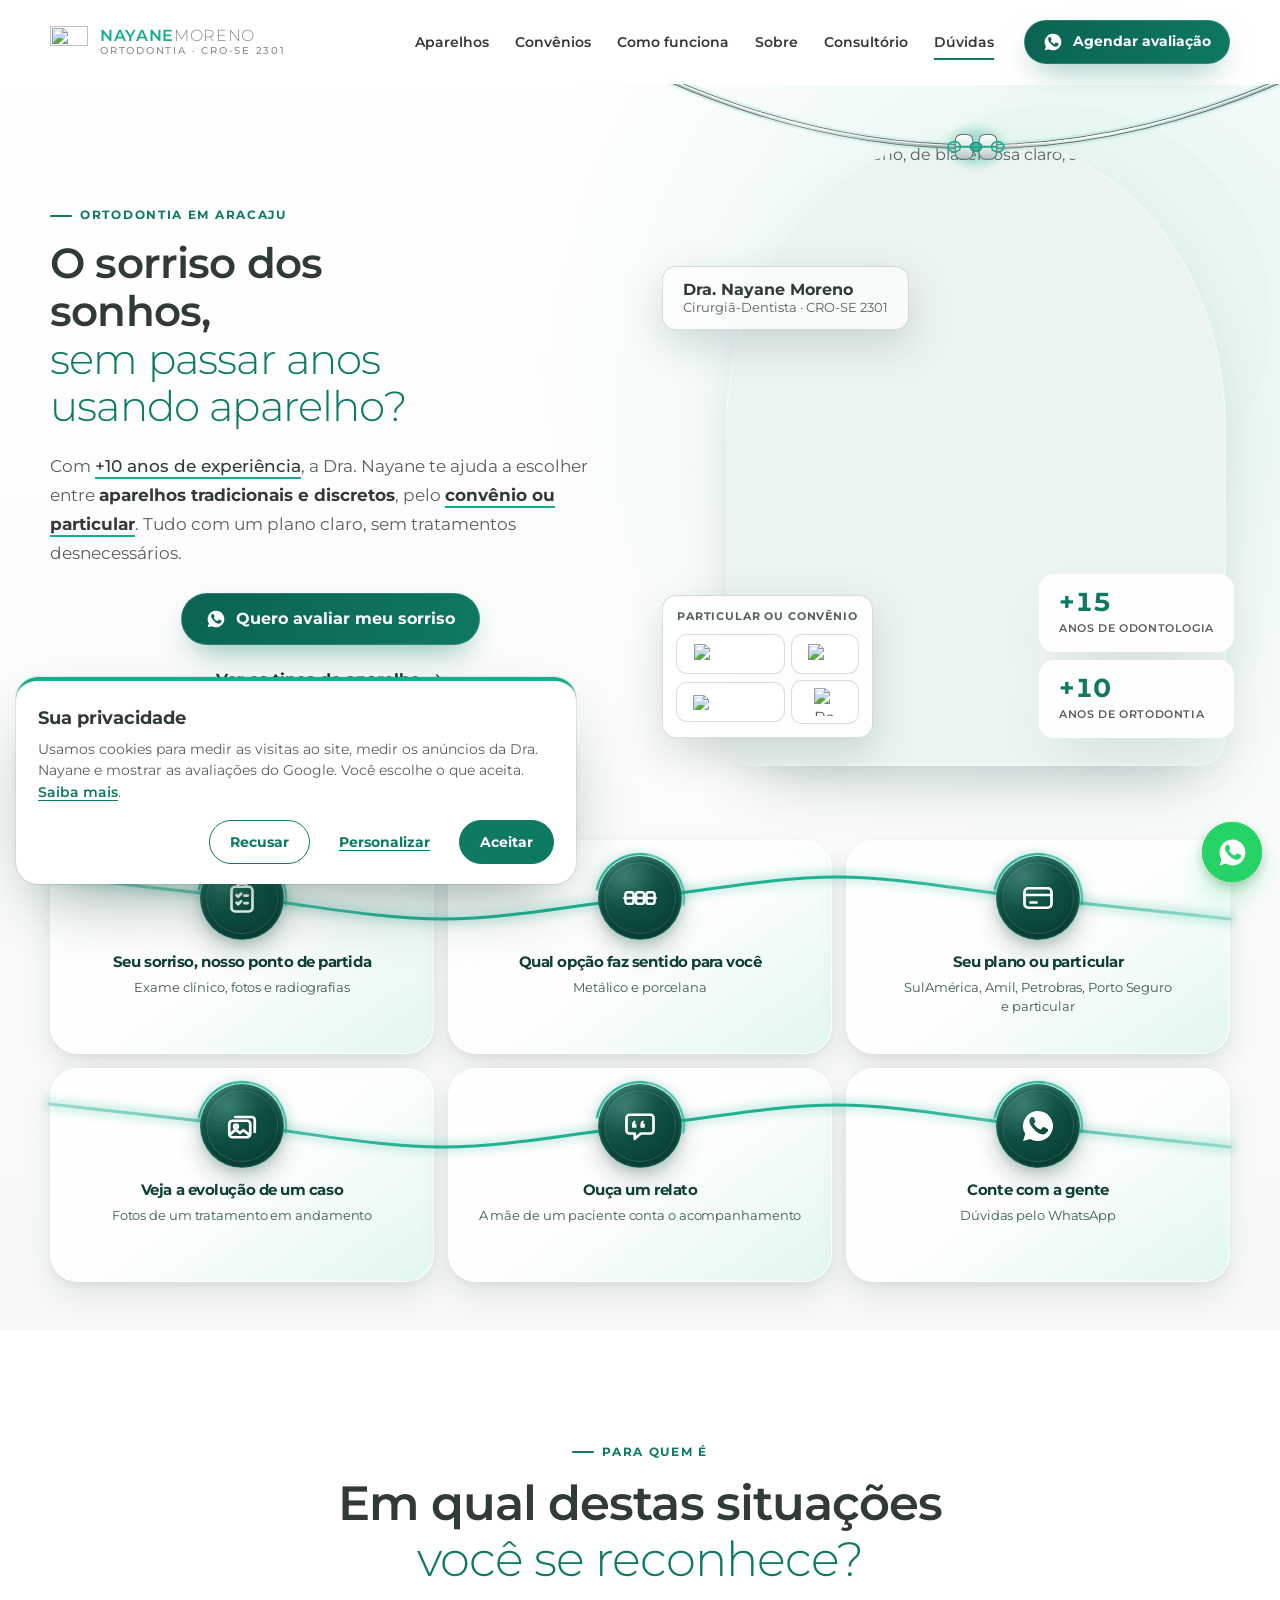
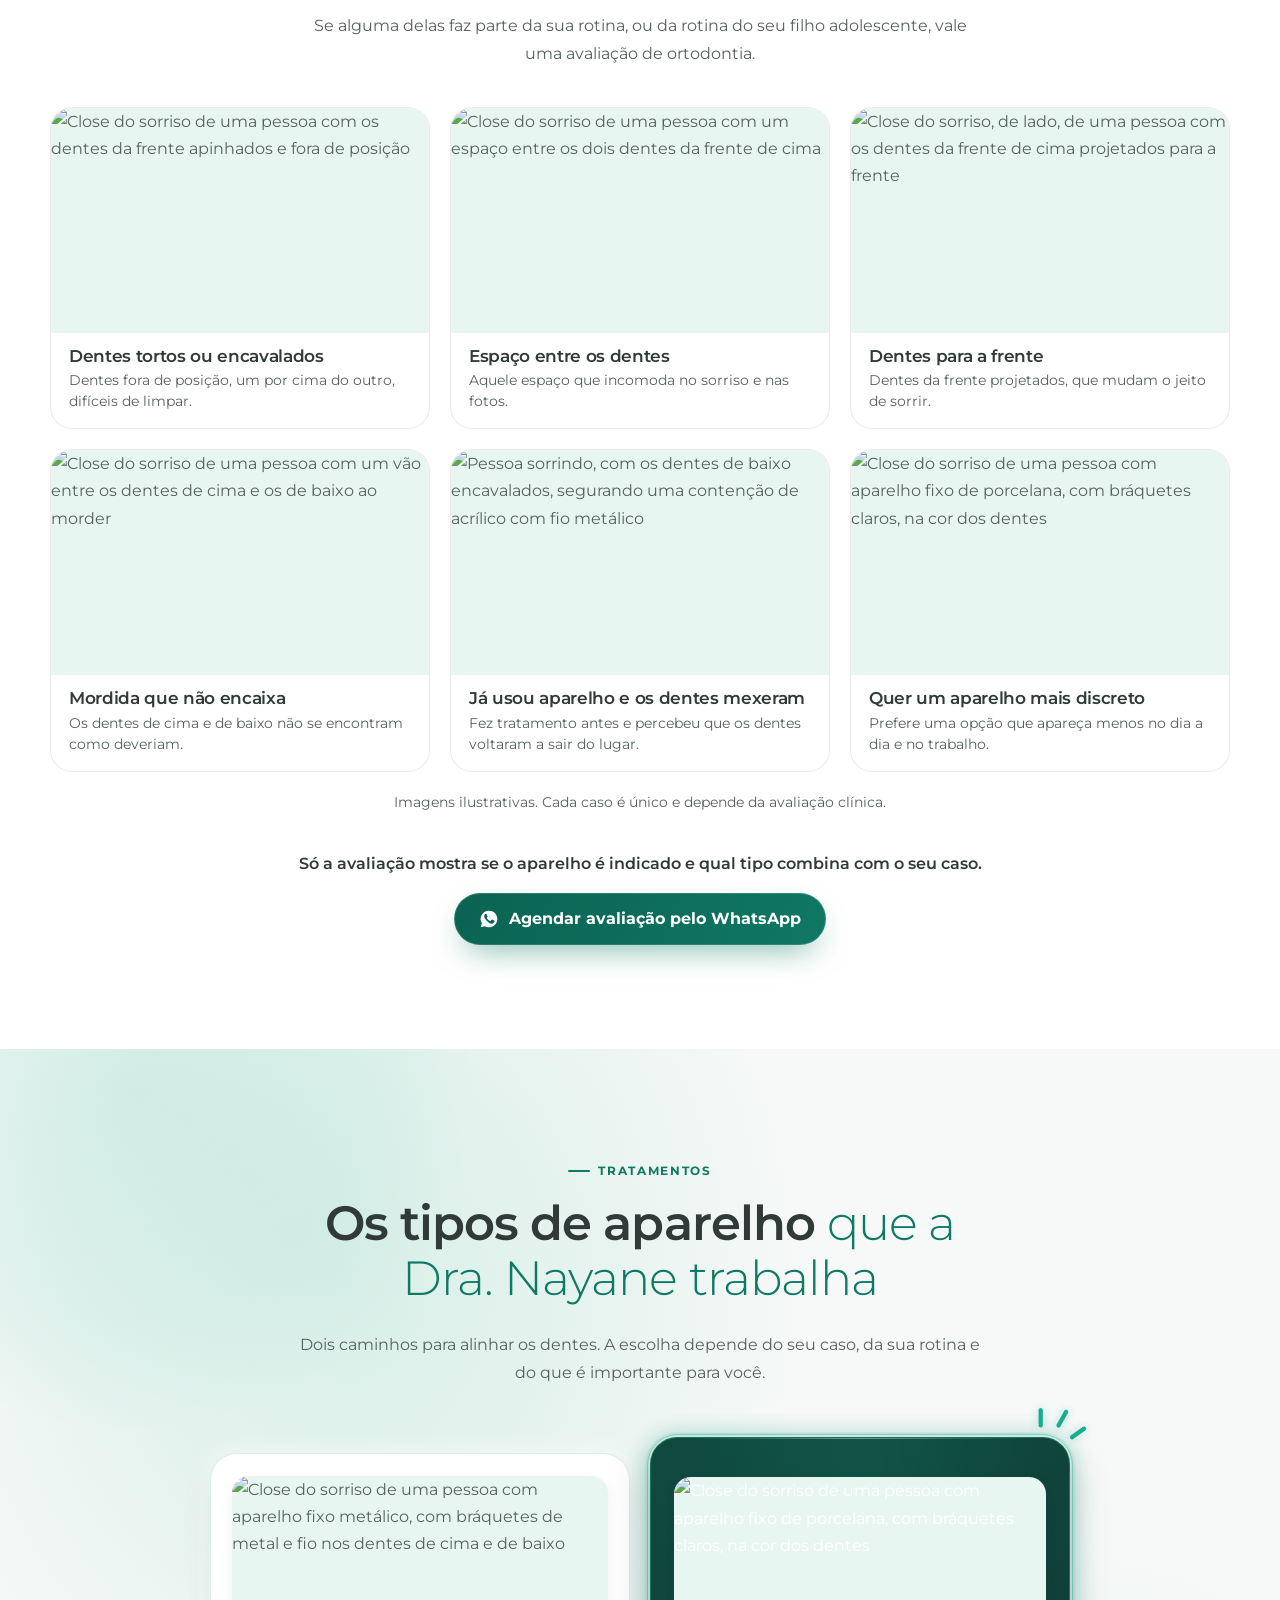
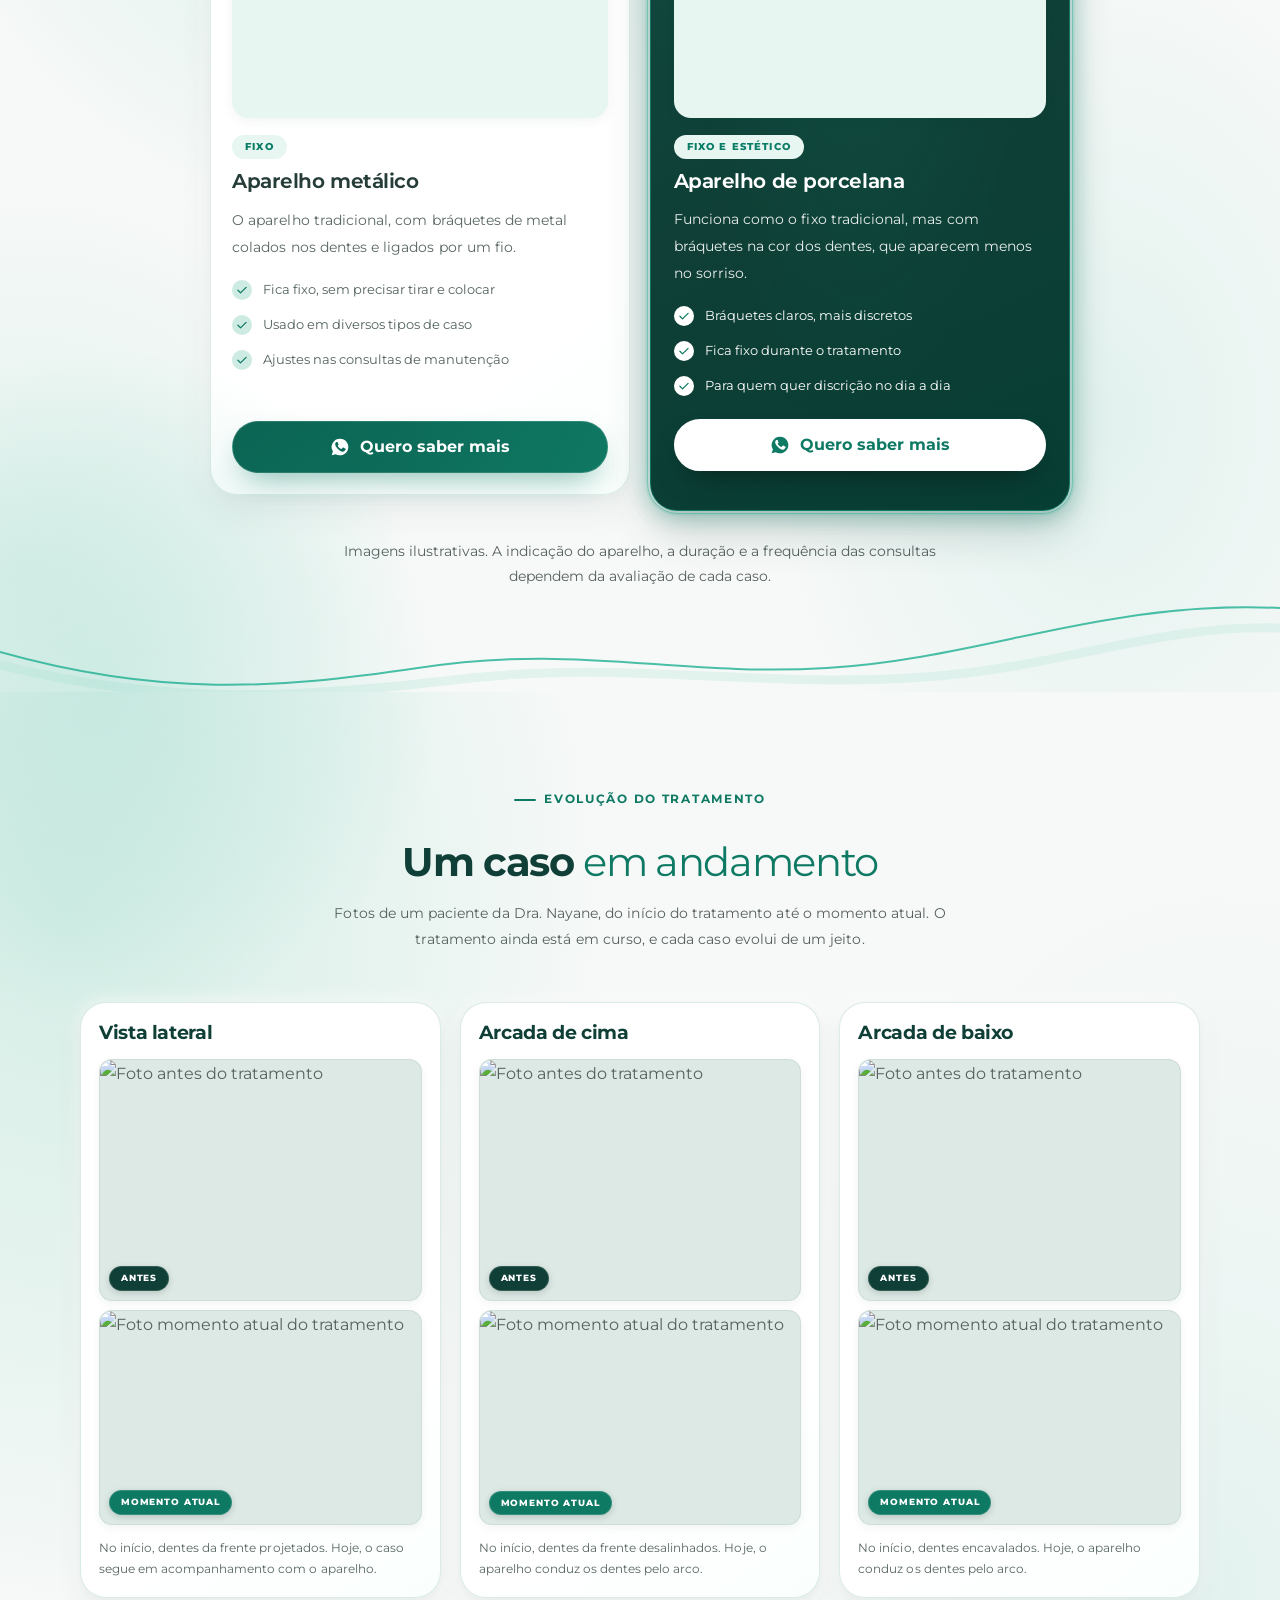
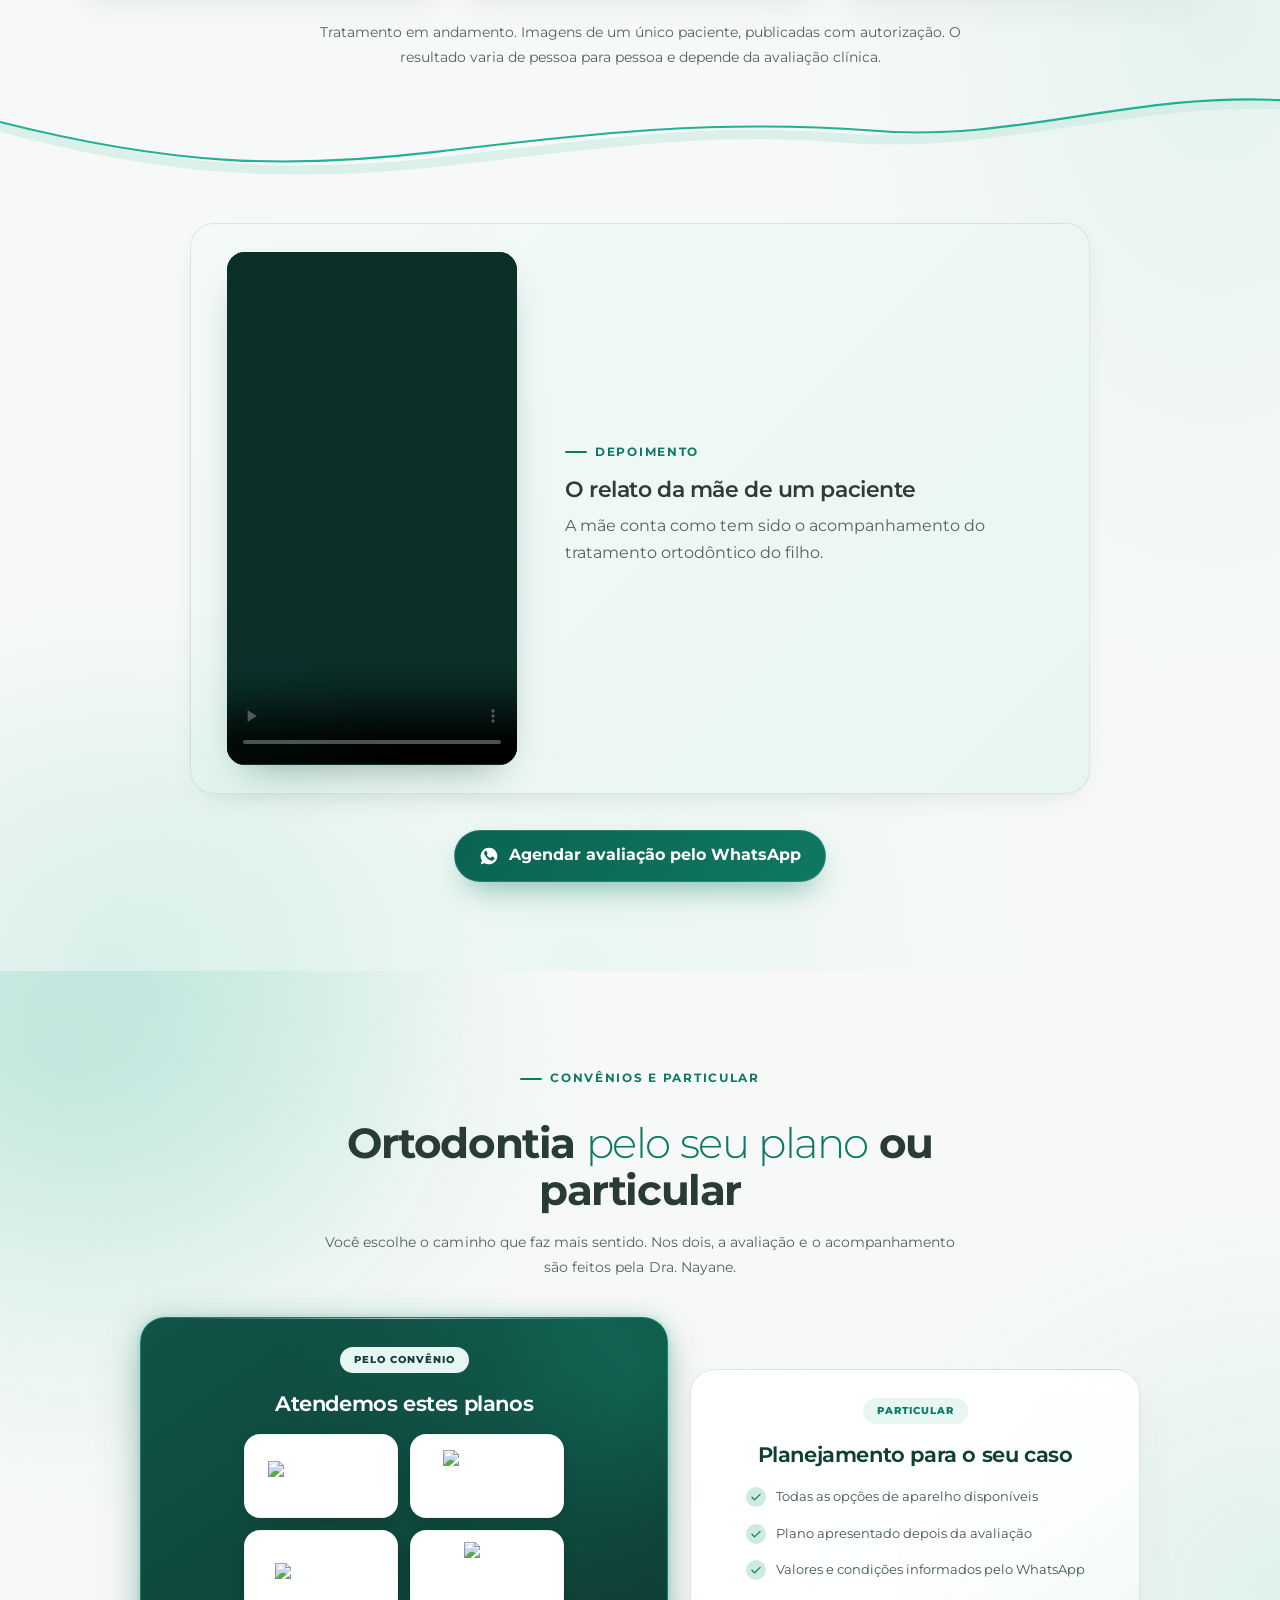
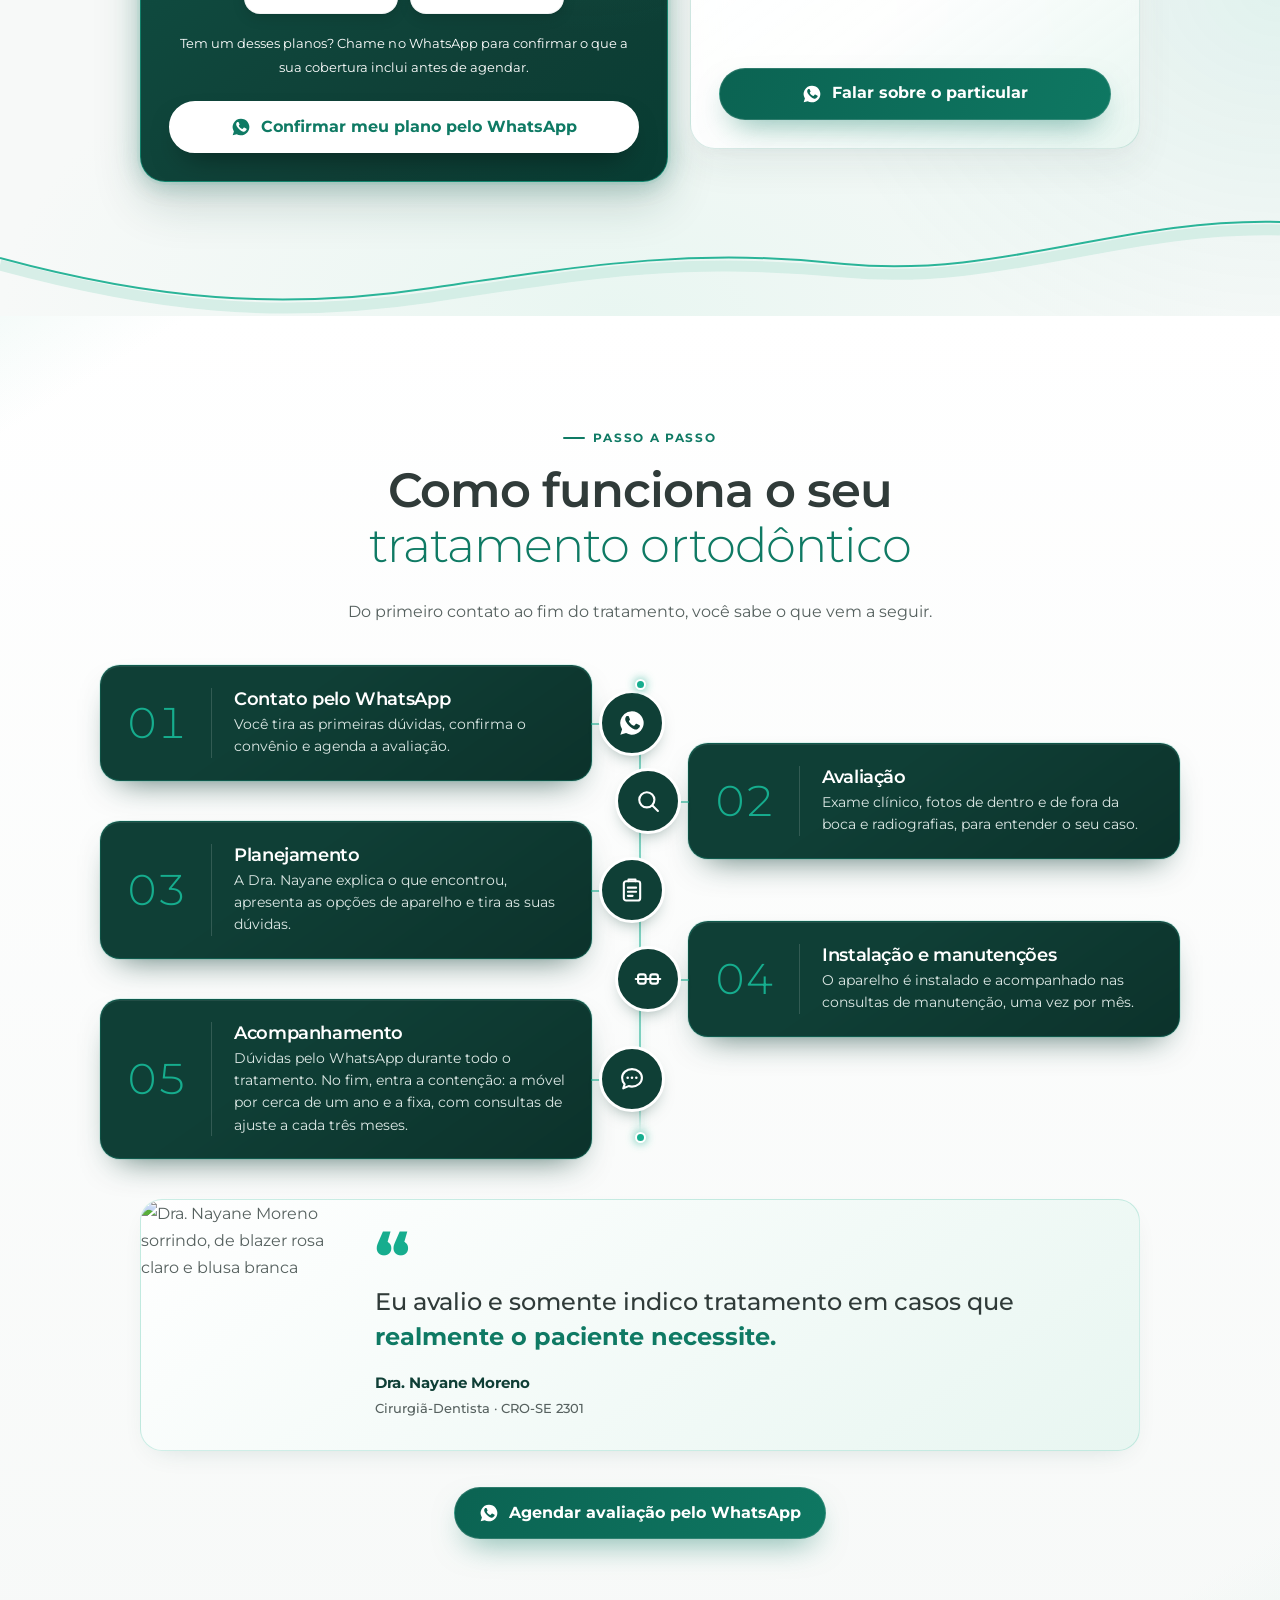
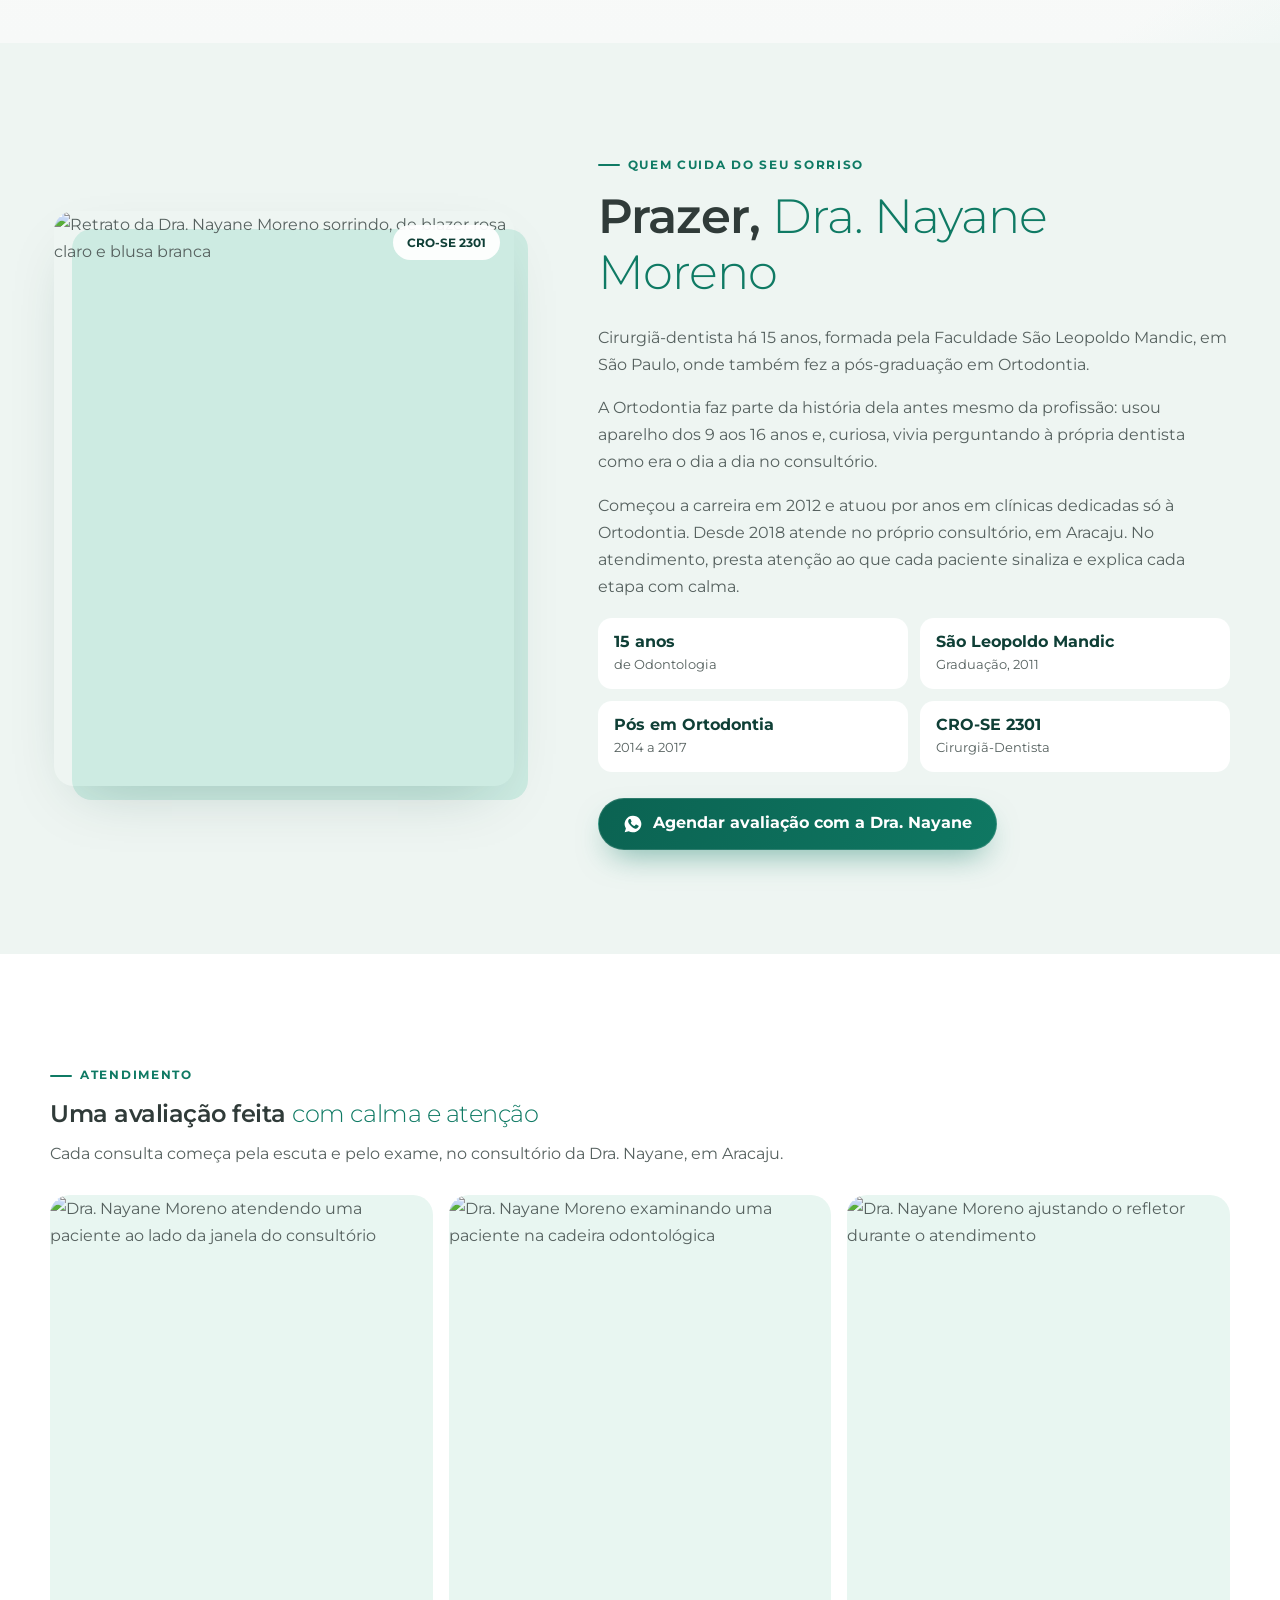
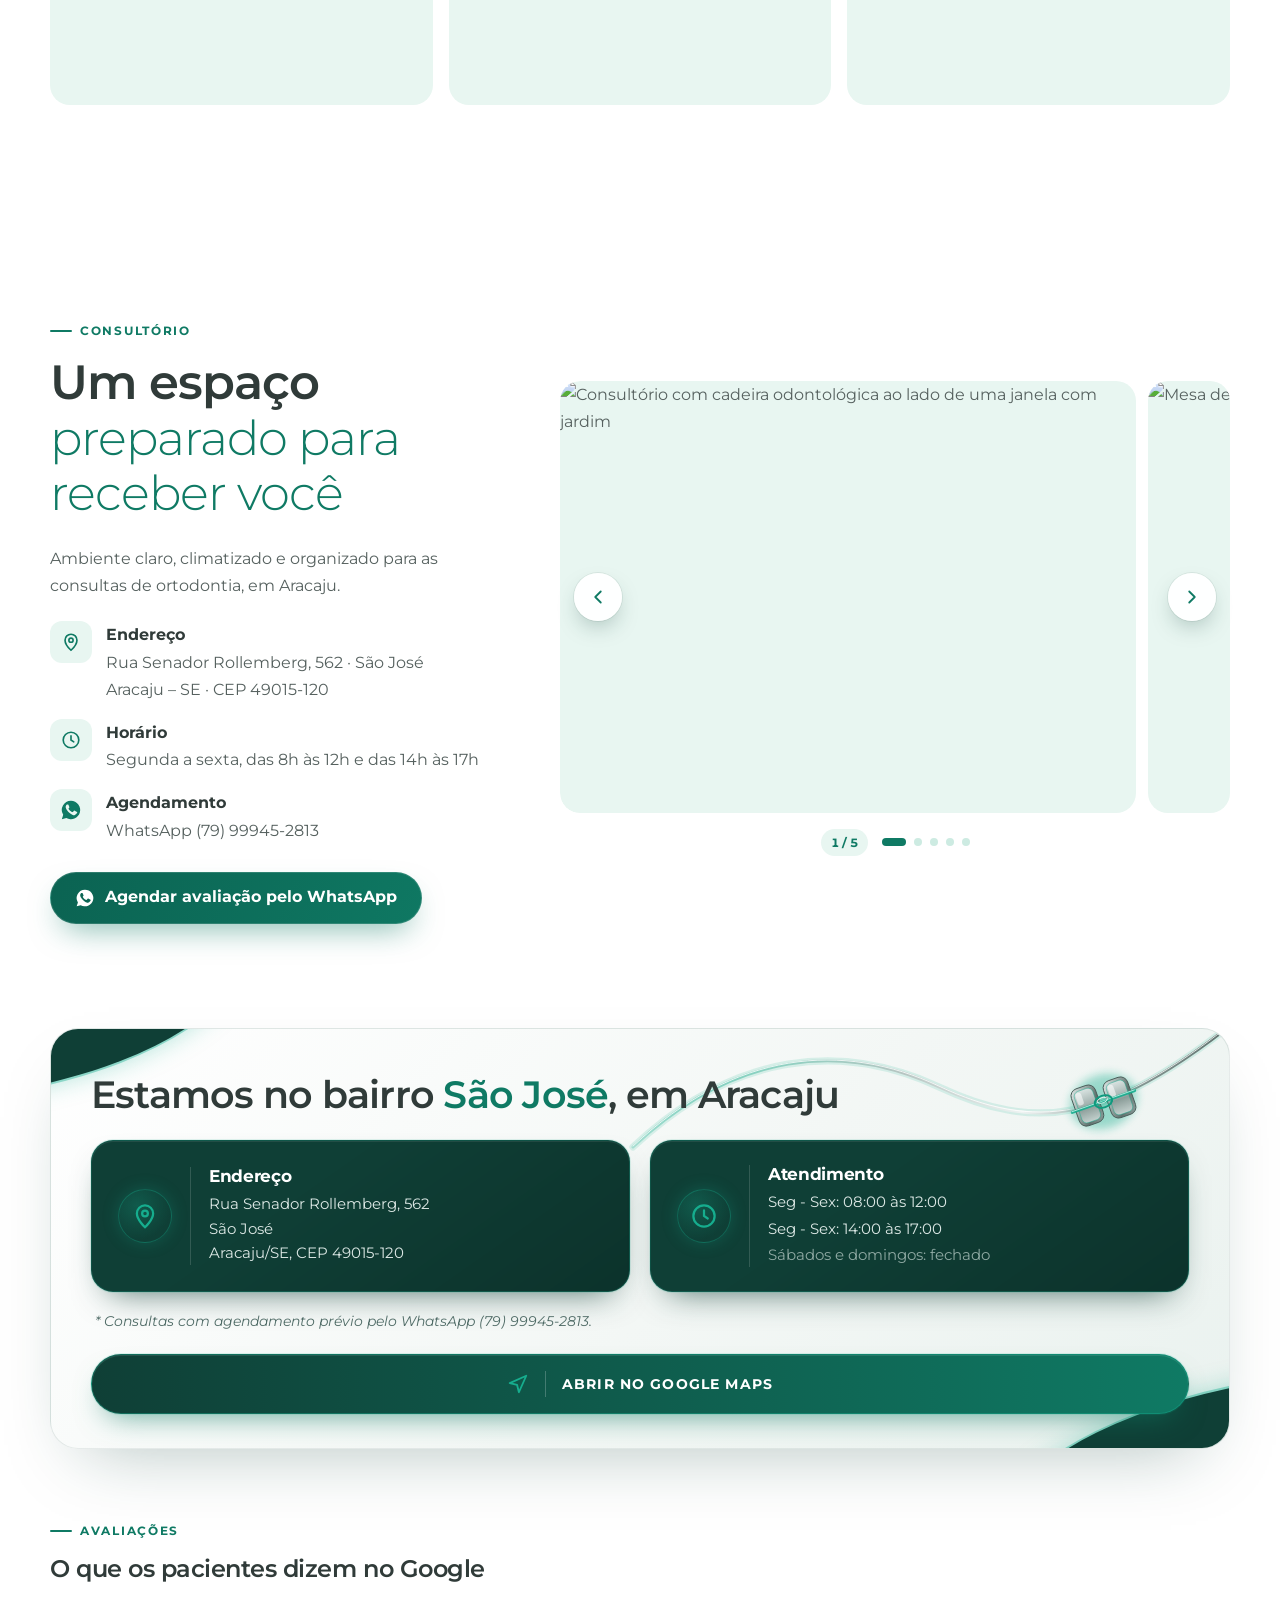
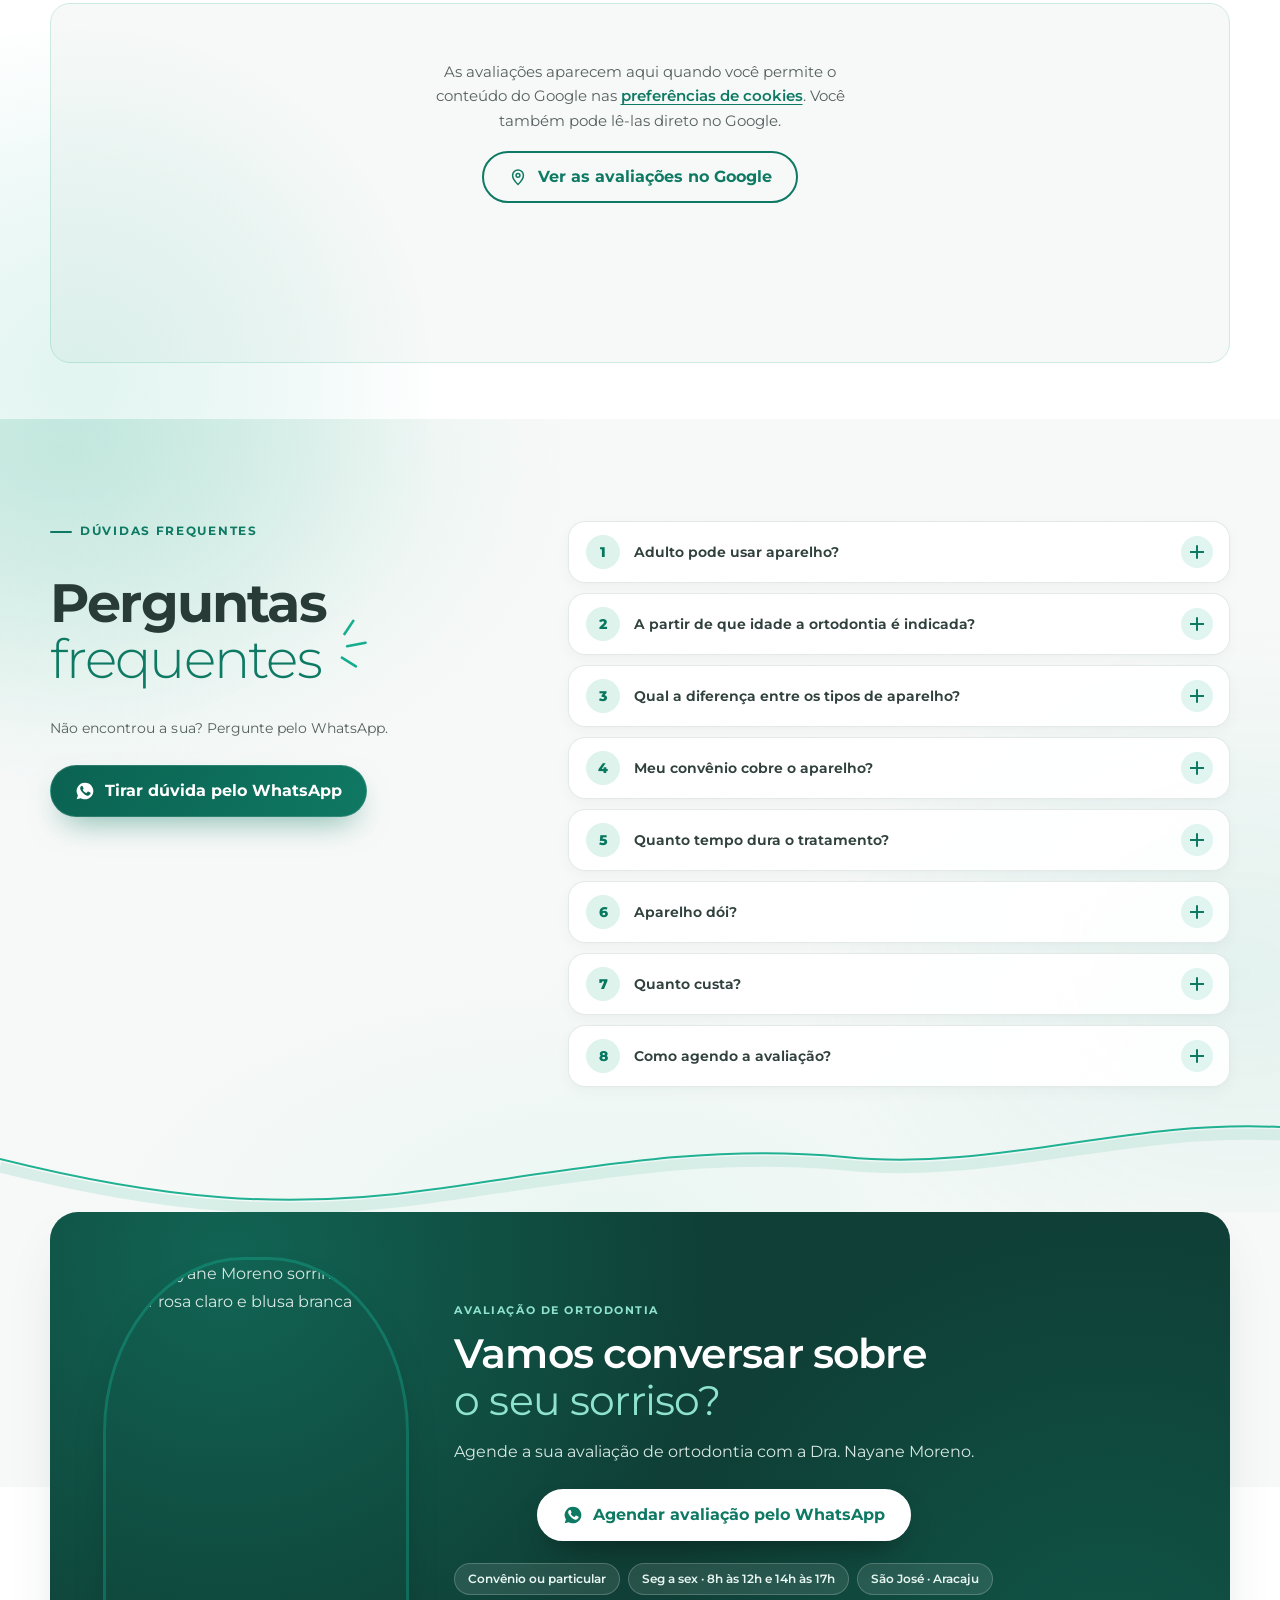
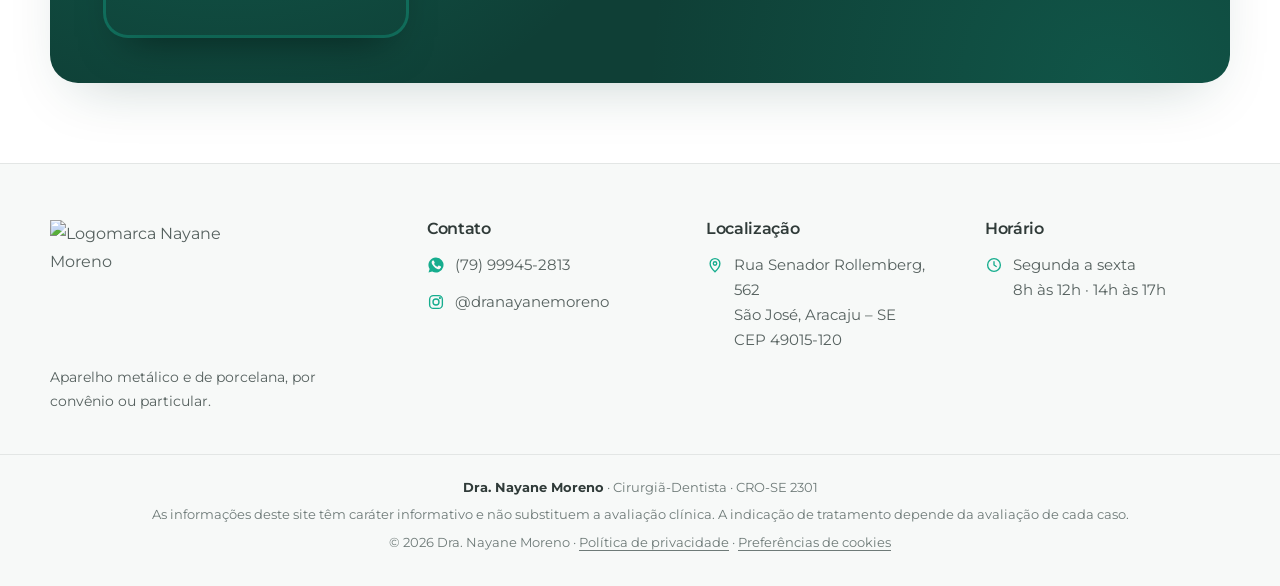
==== commit 76bdfea4: "Publica a prévia 2 no site oficial Aprovada pelo Felipe. Os arquivos de previa-2/ passam para a raiz" ====
--- a/index.html
+++ b/index.html
@@ -4,6 +4,41 @@
     <meta charset="utf-8">
     <meta name="viewport" content="width=device-width, initial-scale=1, viewport-fit=cover">
 
+    <!-- Consentimento (LGPD): tudo começa NEGADO e só muda quando a pessoa escolhe no aviso de cookies.
+         Precisa vir ANTES do Google Tag Manager. Se a pessoa já escolheu numa visita anterior, a escolha salva
+         (localStorage "nm_consent") é reaplicada aqui, antes de qualquer tag rodar. O aviso fica no consent.js. -->
+    <script>
+        window.dataLayer = window.dataLayer || [];
+        function gtag() { dataLayer.push(arguments); }
+        gtag("consent", "default", {
+            ad_storage: "denied", ad_user_data: "denied", ad_personalization: "denied",
+            analytics_storage: "denied", wait_for_update: 500
+        });
+        gtag("set", "ads_data_redaction", true);
+        (function () {
+            try {
+                var c = JSON.parse(localStorage.getItem("nm_consent") || "null");
+                if (c && c.v === 1) {
+                    gtag("consent", "update", {
+                        analytics_storage: c.a ? "granted" : "denied",
+                        ad_storage: c.m ? "granted" : "denied",
+                        ad_user_data: c.m ? "granted" : "denied",
+                        ad_personalization: c.m ? "granted" : "denied"
+                    });
+                    dataLayer.push({ event: "consent_update", consent_analytics: !!c.a, consent_marketing: !!c.m, consent_externo: !!c.e });
+                }
+            } catch (e) { }
+        })();
+    </script>
+    <!-- Google Tag Manager (contêiner do gestor de tráfego). GA4, Meta Pixel e Microsoft Clarity são configurados
+         no painel do GTM, nunca direto no código, para não duplicar. Passo a passo em docs/gtm-passo-a-passo.md. -->
+    <script>(function (w, d, s, l, i) {
+            w[l] = w[l] || []; w[l].push({ "gtm.start": new Date().getTime(), event: "gtm.js" }); var f = d.getElementsByTagName(s)[0],
+                j = d.createElement(s), dl = l != "dataLayer" ? "&l=" + l : ""; j.async = true; j.src =
+                    "https://www.googletagmanager.com/gtm.js?id=" + i + dl; f.parentNode.insertBefore(j, f);
+        })(window, document, "script", "dataLayer", "GTM-PN2GHRMF");</script>
+    <!-- Fim do Google Tag Manager -->
+
     <!-- PRÉVIA: enquanto não houver aprovação final, a página fica fora dos buscadores. -->
     <meta name="robots" content="noindex, nofollow">
 
@@ -11,11 +46,28 @@
     <meta name="description" content="Ortodontia em Aracaju com a Dra. Nayane Moreno, Cirurgiã-Dentista (CRO-SE 2301). Aparelho metálico e de porcelana, por convênio ou particular.">
     <meta name="theme-color" content="#16AD8E">
 
-    <!-- Prévia ao compartilhar o link. Imagem 1200 × 630 e endereço final entram na prévia 2. -->
+    <!-- Prévia ao compartilhar o link (WhatsApp, Instagram, Facebook, LinkedIn).
+         A imagem é um cartão de 1200 × 630 px com a foto da Dra., a logo e as cores do site: assets/compartilhar/
+         (fonte em ferramentas/cartao-compartilhar.html). Escolha da Dra. Nayane em 21/11/2026, entre esta e a da logomarca.
+         A versão com a logomarca, quadrada, continua em assets/compartilhar/compartilhar-20261121-v2.jpg: para voltar a ela,
+         troque o nome do arquivo e a altura (1200) nas meta tags abaixo.
+         O WhatsApp guarda a prévia por muito tempo. Ao trocar o cartão, salve com OUTRO nome de arquivo (a data no fim)
+         e mude o endereço aqui; só assim a prévia nova aparece. -->
     <meta property="og:type" content="website">
     <meta property="og:locale" content="pt_BR">
+    <meta property="og:site_name" content="Dra. Nayane Moreno — Ortodontia">
+    <meta property="og:url" content="https://dranayanemorenoortodontia.com.br/">
     <meta property="og:title" content="Dra. Nayane Moreno | Ortodontia em Aracaju">
-    <meta property="og:description" content="Aparelho metálico e de porcelana, por convênio ou particular.">
+    <meta property="og:description" content="Aparelho metálico e de porcelana, por convênio ou particular. Cirurgiã-Dentista, CRO-SE 2301.">
+    <meta property="og:image" content="https://dranayanemorenoortodontia.com.br/assets/compartilhar/compartilhar-20261121-v2.jpg">
+    <meta property="og:image:type" content="image/jpeg">
+    <meta property="og:image:width" content="1200">
+    <meta property="og:image:height" content="630">
+    <meta property="og:image:alt" content="Dra. Nayane Moreno, Cirurgiã-Dentista CRO-SE 2301 — Ortodontia em Aracaju.">
+    <meta name="twitter:card" content="summary_large_image">
+    <meta name="twitter:title" content="Dra. Nayane Moreno | Ortodontia em Aracaju">
+    <meta name="twitter:description" content="Aparelho metálico e de porcelana, por convênio ou particular. Cirurgiã-Dentista, CRO-SE 2301.">
+    <meta name="twitter:image" content="https://dranayanemorenoortodontia.com.br/assets/compartilhar/compartilhar-20261121-v2.jpg">
 
     <!-- Contato: o script lê daqui. WhatsApp só com dígitos (DDI + DDD + número). -->
     <meta name="whatsapp-number" content="5579999452813">
@@ -34,9 +86,12 @@
     <link rel="preconnect" href="https://fonts.gstatic.com" crossorigin>
     <link href="https://fonts.googleapis.com/css2?family=Montserrat:wght@300;400;500;600;700&display=swap" rel="stylesheet">
     <link rel="preload" as="image" href="assets/profissional/dra-nayane-topo-900.webp" imagesrcset="assets/profissional/dra-nayane-topo-560.webp 560w, assets/profissional/dra-nayane-topo-900.webp 900w" imagesizes="(min-width: 1024px) 460px, 86vw">
-    <link rel="stylesheet" href="styles.css?v=20261118-2">
+    <link rel="stylesheet" href="styles.css?v=20261123-01">
 </head>
 <body>
+<!-- Google Tag Manager (noscript): reserva para quem navega sem JavaScript -->
+<noscript><iframe src="https://www.googletagmanager.com/ns.html?id=GTM-PN2GHRMF" height="0" width="0" style="display:none;visibility:hidden"></iframe></noscript>
+
 
 <!-- Ícones usados no site (um único sprite, sem bibliotecas externas). -->
 <svg width="0" height="0" style="position:absolute" aria-hidden="true">
@@ -62,6 +117,7 @@
     <symbol id="i-play" viewBox="0 0 24 24"><path fill="currentColor" d="M8 5.5v13l11-6.5-11-6.5Z"/></symbol>
     <symbol id="i-plus" viewBox="0 0 24 24"><path fill="none" stroke="currentColor" stroke-width="2" stroke-linecap="round" d="M12 5v14M5 12h14"/></symbol>
     <symbol id="i-chevron" viewBox="0 0 24 24"><path fill="none" stroke="currentColor" stroke-width="2" stroke-linecap="round" stroke-linejoin="round" d="m9 6 6 6-6 6"/></symbol>
+    <symbol id="i-x" viewBox="0 0 24 24"><path fill="none" stroke="currentColor" stroke-width="2" stroke-linecap="round" d="M6 6l12 12M18 6 6 18"/></symbol>
     <!-- Ícones das situações: desenhos simples de dentes, só ilustração. -->
 </svg>
 
@@ -648,8 +704,9 @@
 
     <!-- =========================== AVALIAÇÕES (condicionado) =========================== -->
     <!-- AVALIAÇÕES DO GOOGLE (widget Elfsight), liberado pela Dra. Nayane. Cores e idioma configurados no painel do Elfsight.
-         O script.js baixa o widget só quando a seção chega perto da tela (bloco "Avaliações do Google"), para não pesar a abertura do site.
-         Pendências: aviso de cookies (prévia 2: carregar o widget só após o aceite), política de privacidade citando Google/Elfsight e norma do CFO conferida.
+         O widget é conteúdo de terceiro (Google e Elfsight) e só carrega com a permissão "Avaliações do Google" do aviso de cookies.
+         Quem aceita vê as avaliações direto, sem clique extra; quem recusa vê o quadro de reserva abaixo, com o link do perfil no Google.
+         O carregamento fica em script.js (bloco "Avaliações do Google"). Pendente: norma do CFO conferida.
          ID do widget (conta Elfsight só da Nayane; não reutilizar o ID de outros clientes): 34214394-b603-4c9b-b271-f203c15749db -->
     <section class="secao-curta" id="avaliacoes" aria-labelledby="avaliacoes-titulo">
         <div class="container">
@@ -658,7 +715,13 @@
                     <span class="rotulo">Avaliações</span>
                     <h2 id="avaliacoes-titulo">O que os pacientes dizem no Google</h2>
                 </div>
-                <div class="avaliacoes-moldura" data-avaliacoes-widget></div>
+                <div class="avaliacoes-moldura" data-avaliacoes-widget>
+                    <!-- Reserva: some assim que o widget carrega -->
+                    <div class="avaliacoes-reserva" data-avaliacoes-reserva>
+                        <p>As avaliações aparecem aqui quando você permite o conteúdo do Google nas <button type="button" class="link-cookies" data-consent-open>preferências de cookies</button>. Você também pode lê-las direto no Google.</p>
+                        <a class="botao botao-contorno" href="https://www.google.com/maps/place/Dra.+Nayane+Moreno+Dentista+-+Consult%C3%B3rio+Odontol%C3%B3gico+em+Aracaju/@-10.919549,-37.0539782,17z/data=!3m1!4b1!4m6!3m5!1s0x71ab3a88184b0cb:0xc2eadc6f48c56f93!8m2!3d-10.9195543!4d-37.0513979!16s%2Fg%2F11lfg9tw98" target="_blank" rel="noopener"><svg aria-hidden="true"><use href="#i-pin"/></svg>Ver as avaliações no Google</a>
+                    </div>
+                </div>
             </div>
         </div>
     </section>
@@ -755,15 +818,107 @@
         <div class="container">
             <p><strong>Dra. Nayane Moreno</strong> · Cirurgiã-Dentista · CRO-SE 2301</p>
             <p>As informações deste site têm caráter informativo e não substituem a avaliação clínica. A indicação de tratamento depende da avaliação de cada caso.</p>
-            <p>© <span data-ano>2026</span> Dra. Nayane Moreno. Política de privacidade e aviso de cookies entram na prévia 2.</p>
+            <p>© <span data-ano>2026</span> Dra. Nayane Moreno · <a href="politica-de-privacidade.html">Política de privacidade</a> · <button type="button" class="link-cookies" data-consent-open>Preferências de cookies</button></p>
         </div>
     </div>
 </footer>
 
 <a class="flutuante" href="#" data-wa data-wa-origin="botao_flutuante" aria-label="Agendar avaliação pelo WhatsApp"><svg aria-hidden="true"><use href="#i-whatsapp"/></svg></a>
 
-<!-- Só na prévia: mostra ou esconde os marcadores de pendência para apresentar à cliente. -->
-
-<script src="script.js?v=20261112-12" defer></script>
+<!-- FORMULÁRIO ANTES DO WHATSAPP (lead-form.js)
+     Todo botão com data-wa abre esta janela. As perguntas vêm do Roteiro do site.
+     Depois do envio, o WhatsApp abre com a mensagem do botão + as respostas, e a janela mostra a confirmação.
+     data-clarity-mask: o Microsoft Clarity não grava nada do que é digitado aqui. -->
+<div class="lead-modal" id="lead-modal" data-clarity-mask="true" hidden>
+    <div class="lead-fundo" data-lead-fechar></div>
+    <div class="lead-janela" role="dialog" aria-modal="true" aria-labelledby="lead-titulo" aria-describedby="lead-intro">
+        <button class="lead-fechar" type="button" data-lead-fechar aria-label="Fechar formulário"><svg aria-hidden="true"><use href="#i-x"/></svg></button>
+
+        <div class="lead-passo" id="lead-passo">
+            <span class="rotulo">Dra. Nayane Moreno</span>
+            <h2 id="lead-titulo">Agende sua avaliação pelo <em>WhatsApp</em></h2>
+            <p class="lead-intro" id="lead-intro">Quatro respostas rápidas e a conversa abre no WhatsApp com a mensagem pronta.</p>
+
+            <form class="lead-form" id="lead-form" novalidate>
+                <fieldset class="lead-campo" id="lead-paciente">
+                    <legend>Quem vai usar o aparelho?</legend>
+                    <div class="lead-escolhas">
+                        <label class="lead-escolha"><input type="radio" name="paciente" value="adulto"><span>Eu (adulto)</span></label>
+                        <label class="lead-escolha"><input type="radio" name="paciente" value="adolescente"><span>Meu filho ou filha (adolescente)</span></label>
+                    </div>
+                    <p class="lead-erro" id="lead-paciente-erro" hidden>Escolha uma opção.</p>
+                </fieldset>
+
+                <fieldset class="lead-campo" id="lead-convenio">
+                    <legend>Vai usar convênio?</legend>
+                    <div class="lead-escolhas">
+                        <label class="lead-escolha"><input type="radio" name="convenio" value="sim"><span>Sim</span></label>
+                        <label class="lead-escolha"><input type="radio" name="convenio" value="particular"><span>Não, particular</span></label>
+                        <label class="lead-escolha"><input type="radio" name="convenio" value="nao_sei"><span>Ainda não sei</span></label>
+                    </div>
+                    <p class="lead-erro" id="lead-convenio-erro" hidden>Escolha uma opção.</p>
+                </fieldset>
+
+                <div class="lead-campo">
+                    <label for="lead-nome">Como podemos te chamar?</label>
+                    <input id="lead-nome" name="nome" type="text" placeholder="Seu nome" autocomplete="given-name" required>
+                    <p class="lead-erro" id="lead-nome-erro" hidden>Escreva seu nome.</p>
+                </div>
+
+                <div class="lead-campo">
+                    <label for="lead-whatsapp">Seu WhatsApp com DDD</label>
+                    <input id="lead-whatsapp" name="whatsapp" type="tel" inputmode="numeric" placeholder="(79) 99999-9999" autocomplete="tel-national" maxlength="15" required>
+                    <p class="lead-erro" id="lead-whatsapp-erro" hidden>Confira o número, com DDD.</p>
+                </div>
+
+                <button class="botao botao-destaque lead-enviar" type="submit"><svg aria-hidden="true"><use href="#i-whatsapp"/></svg>Continuar no WhatsApp</button>
+                <p class="lead-nota">Você confirma o envio da mensagem no WhatsApp. Suas respostas vão só para a conversa com o consultório. <a href="politica-de-privacidade.html">Política de privacidade</a></p>
+            </form>
+        </div>
+
+        <!-- Confirmação: entra no lugar do formulário depois do envio -->
+        <div class="lead-sucesso" id="lead-sucesso" hidden>
+            <span class="lead-sucesso-icone" aria-hidden="true"><svg><use href="#i-check"/></svg></span>
+            <h2 id="lead-sucesso-titulo" tabindex="-1">Tudo certo<span id="lead-sucesso-nome"></span>!</h2>
+            <p class="lead-intro">Abrimos o WhatsApp do consultório com a sua mensagem pronta. <strong>É só tocar em enviar por lá.</strong> Se ele não abriu, use o botão abaixo.</p>
+            <a class="botao botao-destaque lead-enviar" id="lead-sucesso-link" href="#" target="_blank" rel="noopener"><svg aria-hidden="true"><use href="#i-whatsapp"/></svg>Abrir o WhatsApp de novo</a>
+            <button class="lead-voltar" type="button" data-lead-fechar>Voltar ao site</button>
+        </div>
+    </div>
+</div>
+
+<!-- Aviso de cookies (consent.js): aparece até a pessoa escolher e reabre por "Preferências de cookies".
+     Nenhuma ferramenta de medição, anúncio ou conteúdo externo roda antes da escolha. -->
+<div class="cookie-aviso" id="aviso-cookies" role="dialog" aria-modal="false" aria-labelledby="cookie-titulo" aria-describedby="cookie-texto" hidden>
+    <p class="cookie-titulo" id="cookie-titulo">Sua privacidade</p>
+    <p class="cookie-texto" id="cookie-texto">Usamos cookies para medir as visitas ao site, medir os anúncios da Dra. Nayane e mostrar as avaliações do Google. Você escolhe o que aceita. <a href="politica-de-privacidade.html">Saiba mais</a>.</p>
+    <div class="cookie-opcoes" hidden>
+        <label class="cookie-opcao">
+            <input type="checkbox" id="cookie-estatistica">
+            <span><strong>Estatística</strong>Google Analytics e Microsoft Clarity, para entender como o site é usado.</span>
+        </label>
+        <label class="cookie-opcao">
+            <input type="checkbox" id="cookie-marketing">
+            <span><strong>Marketing</strong>Google e Meta (Facebook e Instagram), para medir os anúncios e mostrá-los a quem já visitou o site.</span>
+        </label>
+        <label class="cookie-opcao">
+            <input type="checkbox" id="cookie-externo">
+            <span><strong>Avaliações do Google</strong>Quadro do Elfsight que mostra as avaliações do perfil da Dra. no Google.</span>
+        </label>
+    </div>
+    <div class="cookie-acoes">
+        <button class="cookie-botao" type="button" data-consent="recusar">Recusar</button>
+        <button class="cookie-botao cookie-botao-link" type="button" data-consent="personalizar">Personalizar</button>
+        <button class="cookie-botao cookie-botao-link" type="button" data-consent="salvar" hidden>Salvar escolha</button>
+        <button class="cookie-botao cookie-botao-principal" type="button" data-consent="aceitar">Aceitar</button>
+    </div>
+</div>
+
+<!-- Ordem importa: eventos.js cria window.nayaneTrack; consent.js cria window.nmConsent (lido pelas avaliações
+     em script.js); script.js monta os links do WhatsApp; lead-form.js abre o formulário nos botões do WhatsApp. -->
+<script src="eventos.js?v=20261123-01" defer></script>
+<script src="consent.js?v=20261123-01" defer></script>
+<script src="script.js?v=20261123-01" defer></script>
+<script src="lead-form.js?v=20261123-01" defer></script>
 </body>
 </html>
--- a/styles.css
+++ b/styles.css
@@ -1408,3 +1408,151 @@
     .faixa li:hover { --sobe: 0px; --zoom: 1; }
     .faixa-fio .fio-luz { opacity: 0; }
 }
+
+/* ==========================================================================
+   Formulário antes do WhatsApp, aviso de cookies e avaliações com permissão (entraram na prévia 2, aprovada)
+   Mesmos tokens do resto do site. Animações só com transform e opacity, desligadas em prefers-reduced-motion.
+   ========================================================================== */
+
+/* Link com cara de texto (rodapé e quadro das avaliações): é <button> porque abre o aviso, não navega */
+.link-cookies { padding: 0; border: 0; background: none; color: inherit; font: inherit; text-decoration: underline; text-underline-offset: 3px; cursor: pointer; }
+.rodape-legal a { color: inherit; text-decoration: underline; text-underline-offset: 3px; }
+
+/* Avaliações: quadro de reserva enquanto não há permissão para o widget */
+.avaliacoes-reserva { display: grid; justify-items: center; gap: 18px; padding: 44px 16px; text-align: center; }
+.avaliacoes-reserva p { margin: 0; max-width: 46ch; color: var(--texto); font-size: .95rem; line-height: 1.6; }
+.avaliacoes-reserva .link-cookies { color: var(--botao); font-weight: 600; }
+
+/* ---------- Formulário antes do WhatsApp (lead-form.js) ---------- */
+body.lead-aberto { overflow: hidden; }
+.lead-modal { position: fixed; inset: 0; z-index: 1100; display: grid; place-items: center; padding: 16px; }
+.lead-modal[hidden] { display: none; }
+.lead-fundo { position: absolute; inset: 0; background: rgba(15, 63, 54, .55); -webkit-backdrop-filter: blur(4px); backdrop-filter: blur(4px); opacity: 0; transition: opacity .3s var(--ease); }
+.lead-janela { position: relative; width: 100%; max-width: 480px; max-height: calc(100svh - 32px); overflow-y: auto; overscroll-behavior: contain; padding: 32px 26px 24px; border-radius: 24px; border-top: 4px solid var(--marca); background: #fff; color: var(--texto); box-shadow: 0 40px 80px -30px rgba(15, 63, 54, .55); opacity: 0; transform: translateY(18px) scale(.98); transition: opacity .3s var(--ease), transform .35s var(--ease); }
+.lead-modal.aberto .lead-fundo, .lead-modal.aberto .lead-janela { opacity: 1; }
+.lead-modal.aberto .lead-janela { transform: none; }
+
+.lead-fechar { position: absolute; top: 14px; right: 14px; display: grid; place-items: center; width: 44px; height: 44px; border: 1px solid var(--borda); border-radius: 50%; background: #fff; color: var(--verde); cursor: pointer; transition: background .2s, color .2s; }
+.lead-fechar svg { width: 20px; height: 20px; }
+@media (hover: hover) { .lead-fechar:hover { background: var(--verde); color: #fff; } }
+
+.lead-janela .rotulo { margin-bottom: 10px; padding-right: 48px; }
+.lead-janela h2 { margin: 0; padding-right: 40px; font-size: clamp(1.45rem, 5.6vw, 1.75rem); line-height: 1.2; color: var(--tinta); }
+.lead-janela h2 em { font-style: normal; color: var(--botao); }
+.lead-intro { margin: 10px 0 0; font-size: .95rem; line-height: 1.55; color: var(--texto); }
+
+.lead-form { display: grid; gap: 18px; margin-top: 22px; }
+.lead-campo { display: grid; gap: 8px; min-width: 0; margin: 0; padding: 0; border: 0; }
+.lead-campo > label, .lead-campo legend { padding: 0; font-size: .9rem; font-weight: 700; color: var(--verde); }
+.lead-campo legend { margin-bottom: 8px; }
+.lead-campo input[type="text"], .lead-campo input[type="tel"] {
+    width: 100%; min-height: 50px; padding: 12px 16px; border: 1px solid #303B3947; border-radius: var(--raio-p);
+    background: #fff; color: var(--tinta); font: inherit;
+    font-size: 1rem; /* 16px: evita o zoom automático do iPhone ao tocar no campo */
+    transition: border-color .2s, box-shadow .2s;
+}
+.lead-campo input::placeholder { color: #7B8583; }
+.lead-campo input[type="text"]:focus, .lead-campo input[type="tel"]:focus { outline: none; border-color: var(--botao); box-shadow: 0 0 0 4px #0F7A6433; }
+
+/* Opções de toque (radio): pílulas grandes, uma toque escolhe */
+.lead-escolhas { display: flex; flex-wrap: wrap; gap: 8px; }
+.lead-escolha { position: relative; display: inline-flex; cursor: pointer; }
+.lead-escolha input { position: absolute; opacity: 0; width: 1px; height: 1px; }
+.lead-escolha span { display: inline-flex; align-items: center; min-height: 44px; padding: 10px 16px; border: 1px solid #303B3947; border-radius: 999px; background: #fff; color: var(--tinta); font-size: .92rem; font-weight: 600; line-height: 1.25; transition: background .2s, border-color .2s, color .2s; }
+.lead-escolha input:checked + span { border-color: var(--botao); background: var(--botao); color: #fff; }
+.lead-escolha input:focus-visible + span { outline: 3px solid var(--botao); outline-offset: 3px; }
+@media (hover: hover) { .lead-escolha:hover span { border-color: var(--botao); } }
+
+.lead-campo.invalido .lead-escolha span, .lead-campo input.invalido { border-color: #B3261E; }
+.lead-campo input.invalido { box-shadow: 0 0 0 3px #B3261E1F; }
+.lead-erro { margin: 0; font-size: .82rem; font-weight: 600; color: #B3261E; }
+
+.lead-enviar { width: 100%; margin-top: 4px; white-space: normal; }
+.lead-nota { margin: 0; text-align: center; font-size: .8rem; line-height: 1.5; color: var(--texto); }
+.lead-nota a { color: var(--botao); font-weight: 600; text-decoration: underline; text-underline-offset: 3px; }
+
+/* Confirmação depois do envio */
+.lead-sucesso { display: grid; justify-items: center; gap: 14px; padding: 8px 4px 2px; text-align: center; }
+.lead-sucesso[hidden] { display: none; }
+.lead-sucesso-icone { display: grid; place-items: center; width: 64px; height: 64px; border-radius: 50%; background: var(--menta); color: var(--botao); }
+.lead-sucesso-icone svg { width: 30px; height: 30px; }
+.lead-sucesso h2 { padding-right: 0; }
+.lead-sucesso h2:focus { outline: none; }
+.lead-sucesso .lead-intro { margin: 0; }
+.lead-sucesso .lead-intro strong { color: var(--verde); }
+.lead-voltar { min-height: 44px; padding: 8px 12px; border: 0; background: none; color: var(--verde); font: inherit; font-size: .9rem; font-weight: 700; text-decoration: underline; text-underline-offset: 3px; cursor: pointer; }
+
+/* No celular, a janela sobe de baixo, como uma gaveta */
+@media (max-width: 480px) {
+    .lead-modal { align-items: end; padding: 0; }
+    .lead-janela { max-width: none; max-height: 94svh; padding: 28px 20px calc(22px + env(safe-area-inset-bottom)); border-radius: 24px 24px 0 0; transform: translateY(40px); }
+}
+
+/* ---------- Aviso de cookies (consent.js) ---------- */
+.cookie-aviso { position: fixed; left: 16px; right: 16px; bottom: calc(16px + env(safe-area-inset-bottom)); z-index: 1000; max-width: 560px; padding: 22px 22px 20px; border-radius: 22px; border-top: 4px solid var(--marca); background: #fff; color: var(--texto); box-shadow: 0 30px 70px -24px rgba(15, 63, 54, .5), 0 0 0 1px var(--borda); opacity: 0; transform: translateY(20px); transition: opacity .35s var(--ease), transform .4s var(--ease); }
+.cookie-aviso[hidden] { display: none; }
+.cookie-aviso.visivel { opacity: 1; transform: none; }
+.cookie-titulo { margin: 0; font-size: 1.1rem; font-weight: 700; color: var(--tinta); }
+.cookie-texto { margin: 6px 0 0; font-size: .88rem; line-height: 1.55; }
+.cookie-texto a { color: var(--botao); font-weight: 600; text-decoration: underline; text-underline-offset: 3px; }
+.cookie-opcoes { display: grid; gap: 10px; margin-top: 14px; }
+.cookie-opcoes[hidden] { display: none; }
+.cookie-opcao { display: flex; align-items: flex-start; gap: 12px; padding: 12px 14px; border: 1px solid var(--borda); border-radius: var(--raio-p); background: var(--fundo); cursor: pointer; }
+.cookie-opcao input { flex: none; width: 20px; height: 20px; margin: 2px 0 0; accent-color: var(--botao); cursor: pointer; }
+.cookie-opcao span { font-size: .84rem; line-height: 1.45; }
+.cookie-opcao strong { display: block; font-size: .9rem; color: var(--verde); }
+.cookie-acoes { display: flex; flex-wrap: wrap; justify-content: flex-end; gap: 8px; margin-top: 16px; }
+.cookie-botao { min-height: 44px; padding: 10px 20px; border: 1px solid var(--botao); border-radius: 999px; background: #fff; color: var(--botao); font: 700 .9rem var(--fonte-texto); cursor: pointer; transition: background .2s, color .2s; }
+.cookie-botao[hidden] { display: none; }
+.cookie-botao-link { border-color: transparent; background: transparent; text-decoration: underline; text-underline-offset: 3px; }
+.cookie-botao-principal { background: var(--botao); color: #fff; }
+@media (hover: hover) {
+    .cookie-botao:hover { background: var(--menta); }
+    .cookie-botao-link:hover { background: transparent; color: var(--verde); }
+    .cookie-botao-principal:hover { background: var(--botao-2); }
+}
+/* Enquanto o aviso está aberto no celular, o botão flutuante do WhatsApp sai do caminho */
+@media (max-width: 600px) { body.cookie-aberto .flutuante { opacity: 0; pointer-events: none; transform: scale(.6); } }
+@media (max-width: 480px) {
+    .cookie-aviso { left: 10px; right: 10px; bottom: calc(10px + env(safe-area-inset-bottom)); padding: 18px 16px 16px; }
+    .cookie-acoes { justify-content: stretch; }
+    .cookie-acoes .cookie-botao:not(.cookie-botao-link) { flex: 1 1 0; }
+    .cookie-acoes .cookie-botao-link { order: 3; flex-basis: 100%; }
+}
+
+@media (prefers-reduced-motion: reduce) {
+    .lead-fundo, .lead-janela, .cookie-aviso { transition: none; transform: none; }
+}
+
+/* ---------- Páginas de apoio: política de privacidade e 404 ---------- */
+.legal-corpo { display: flex; flex-direction: column; min-height: 100svh; background: var(--fundo); }
+.legal-topo { border-bottom: 1px solid var(--borda); background: #fff; }
+.legal-topo-grade { display: flex; align-items: center; justify-content: space-between; gap: 16px; min-height: 76px; }
+.legal-logo { display: block; width: auto; height: 46px; }
+.legal-voltar { display: inline-flex; align-items: center; gap: 8px; min-height: 44px; color: var(--botao); font-size: .9rem; font-weight: 700; }
+.legal-voltar svg { width: 18px; height: 18px; }
+.legal-artigo { flex: 1; width: min(100% - 2 * var(--gutter), 780px); padding-top: 44px; padding-bottom: 64px; } /* mesma margem lateral do .container, mais estreito para leitura */
+.legal-artigo h1 { margin: 0; font-size: clamp(1.9rem, 6vw, 2.6rem); line-height: 1.15; color: var(--tinta); }
+.legal-artigo h2 { margin: 38px 0 12px; font-size: 1.15rem; line-height: 1.35; color: var(--verde); }
+.legal-artigo p, .legal-artigo li { color: var(--texto); font-size: .98rem; line-height: 1.7; }
+.legal-artigo ul { padding-left: 22px; }
+.legal-artigo li + li { margin-top: 6px; }
+.legal-artigo a, .legal-artigo .link-cookies { color: var(--botao); font-weight: 600; text-decoration: underline; text-underline-offset: 3px; }
+.legal-data { margin: 10px 0 0; font-size: .85rem !important; }
+.legal-abertura { margin-top: 22px; font-size: 1.05rem !important; color: var(--tinta) !important; }
+.legal-tabela-rolagem { margin: 16px 0; overflow-x: auto; border: 1px solid var(--borda); border-radius: var(--raio-p); background: #fff; }
+.legal-tabela { width: 100%; min-width: 520px; border-collapse: collapse; font-size: .9rem; }
+.legal-tabela th, .legal-tabela td { padding: 12px 14px; border-bottom: 1px solid var(--borda); text-align: left; vertical-align: top; line-height: 1.55; color: var(--texto); }
+.legal-tabela th { background: var(--menta); color: var(--verde); font-weight: 700; }
+.legal-tabela tr:last-child td { border-bottom: 0; }
+.legal-rodape { padding: 22px 0 calc(22px + env(safe-area-inset-bottom)); border-top: 1px solid var(--borda); background: #fff; text-align: center; }
+.legal-rodape p { margin: 4px 0; color: var(--texto); font-size: .85rem; }
+.legal-rodape a { color: var(--botao); font-weight: 600; }
+
+/* 404 */
+.nf { flex: 1; display: grid; align-content: center; justify-items: center; gap: 4px; padding-top: 48px; padding-bottom: 64px; text-align: center; }
+.nf-codigo { margin: 0; font-size: clamp(4.5rem, 22vw, 7.5rem); font-weight: 700; line-height: 1; color: var(--menta-2); letter-spacing: -.04em; }
+.nf h1 { margin: 0; font-size: clamp(1.8rem, 6vw, 2.4rem); line-height: 1.2; color: var(--tinta); }
+.nf h1 em { font-style: normal; font-weight: 400; color: var(--botao); }
+.nf-texto { max-width: 48ch; margin: 14px 0 0; color: var(--texto); line-height: 1.65; }
+.nf-acoes { display: flex; flex-wrap: wrap; justify-content: center; gap: 12px; margin-top: 26px; }
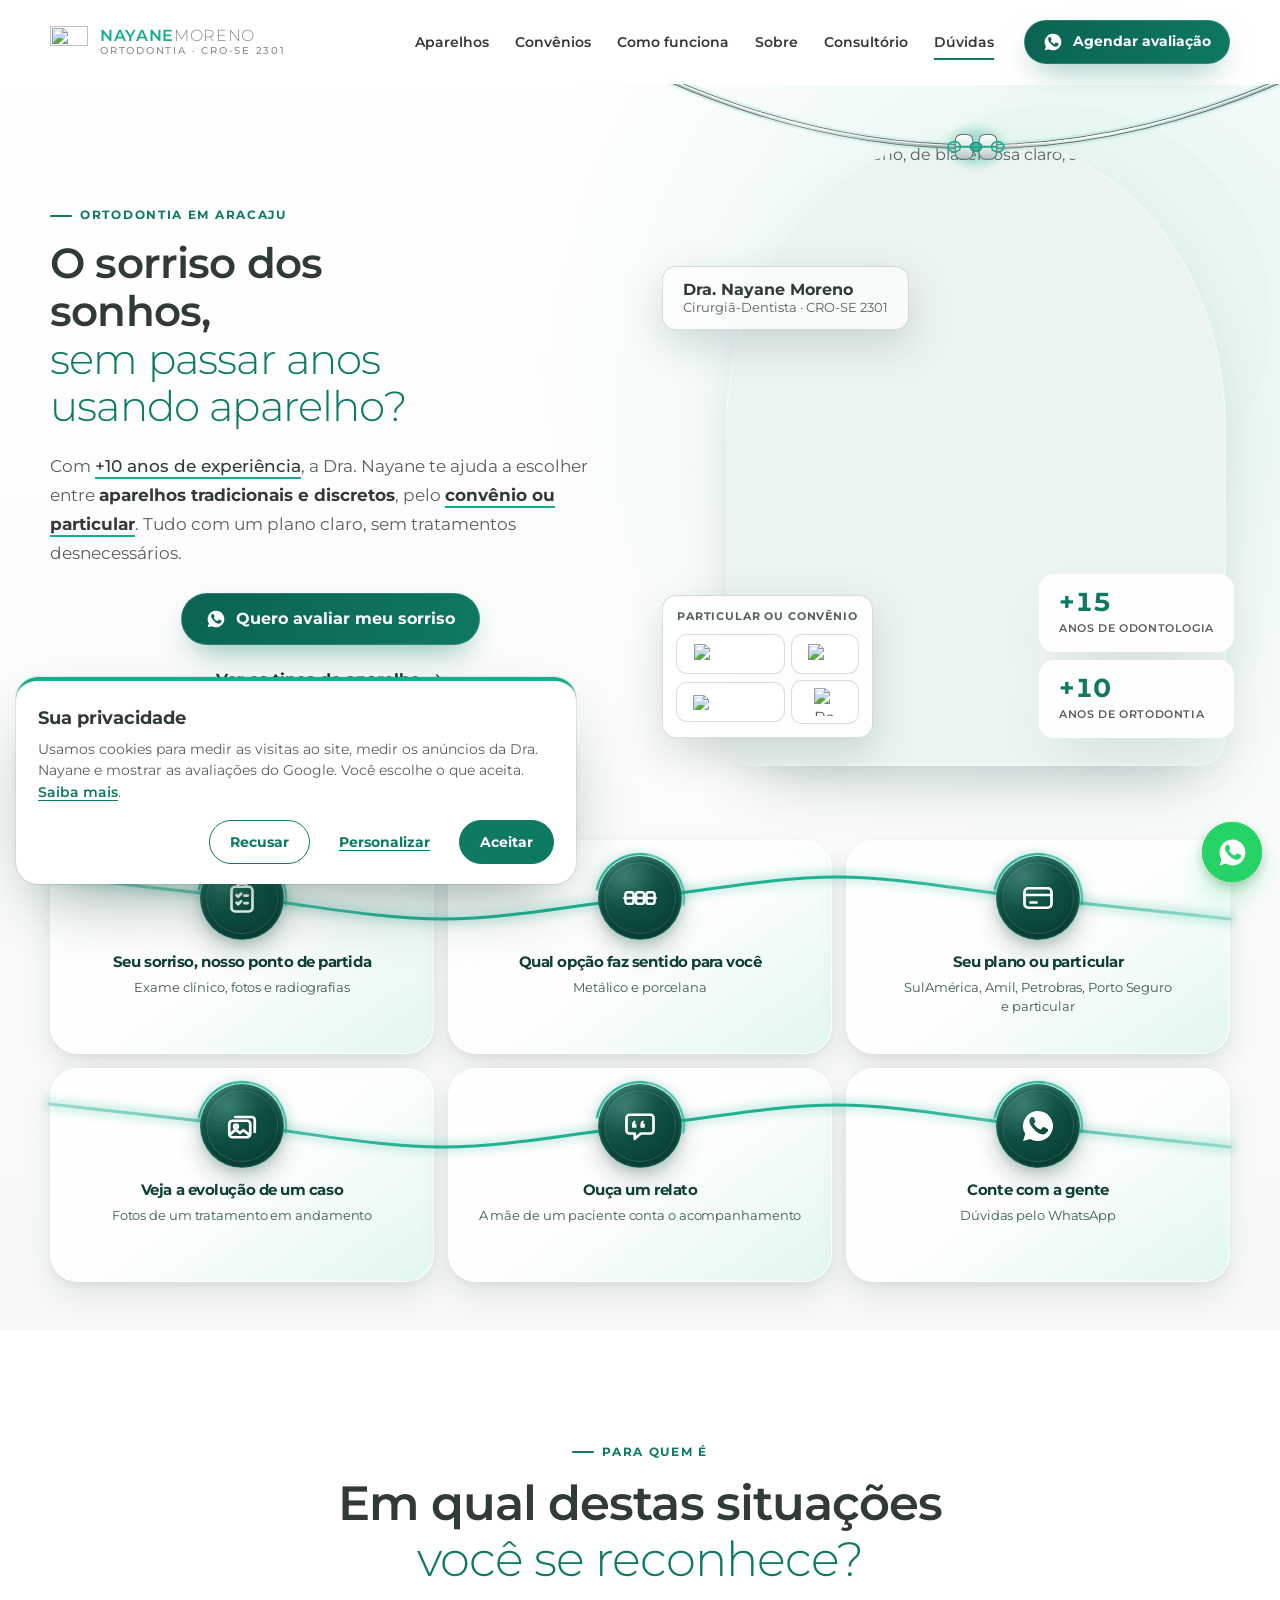
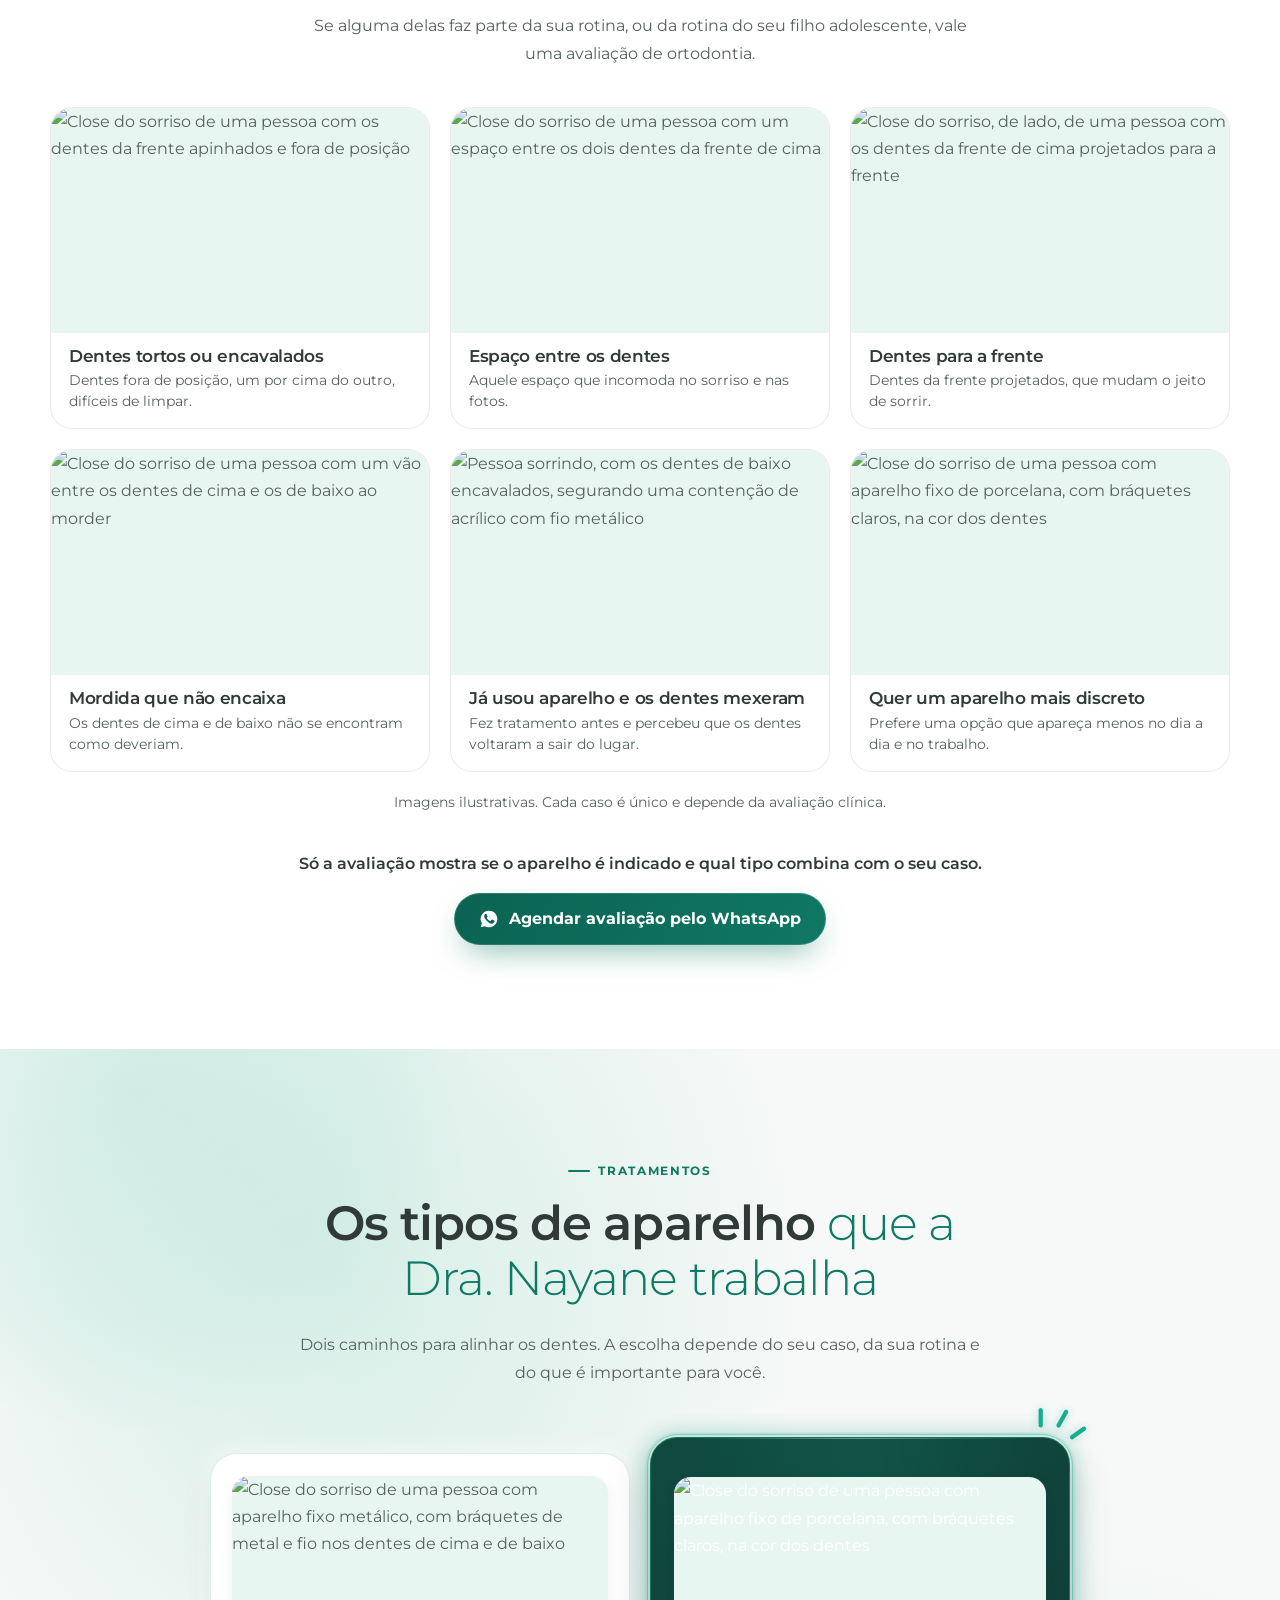
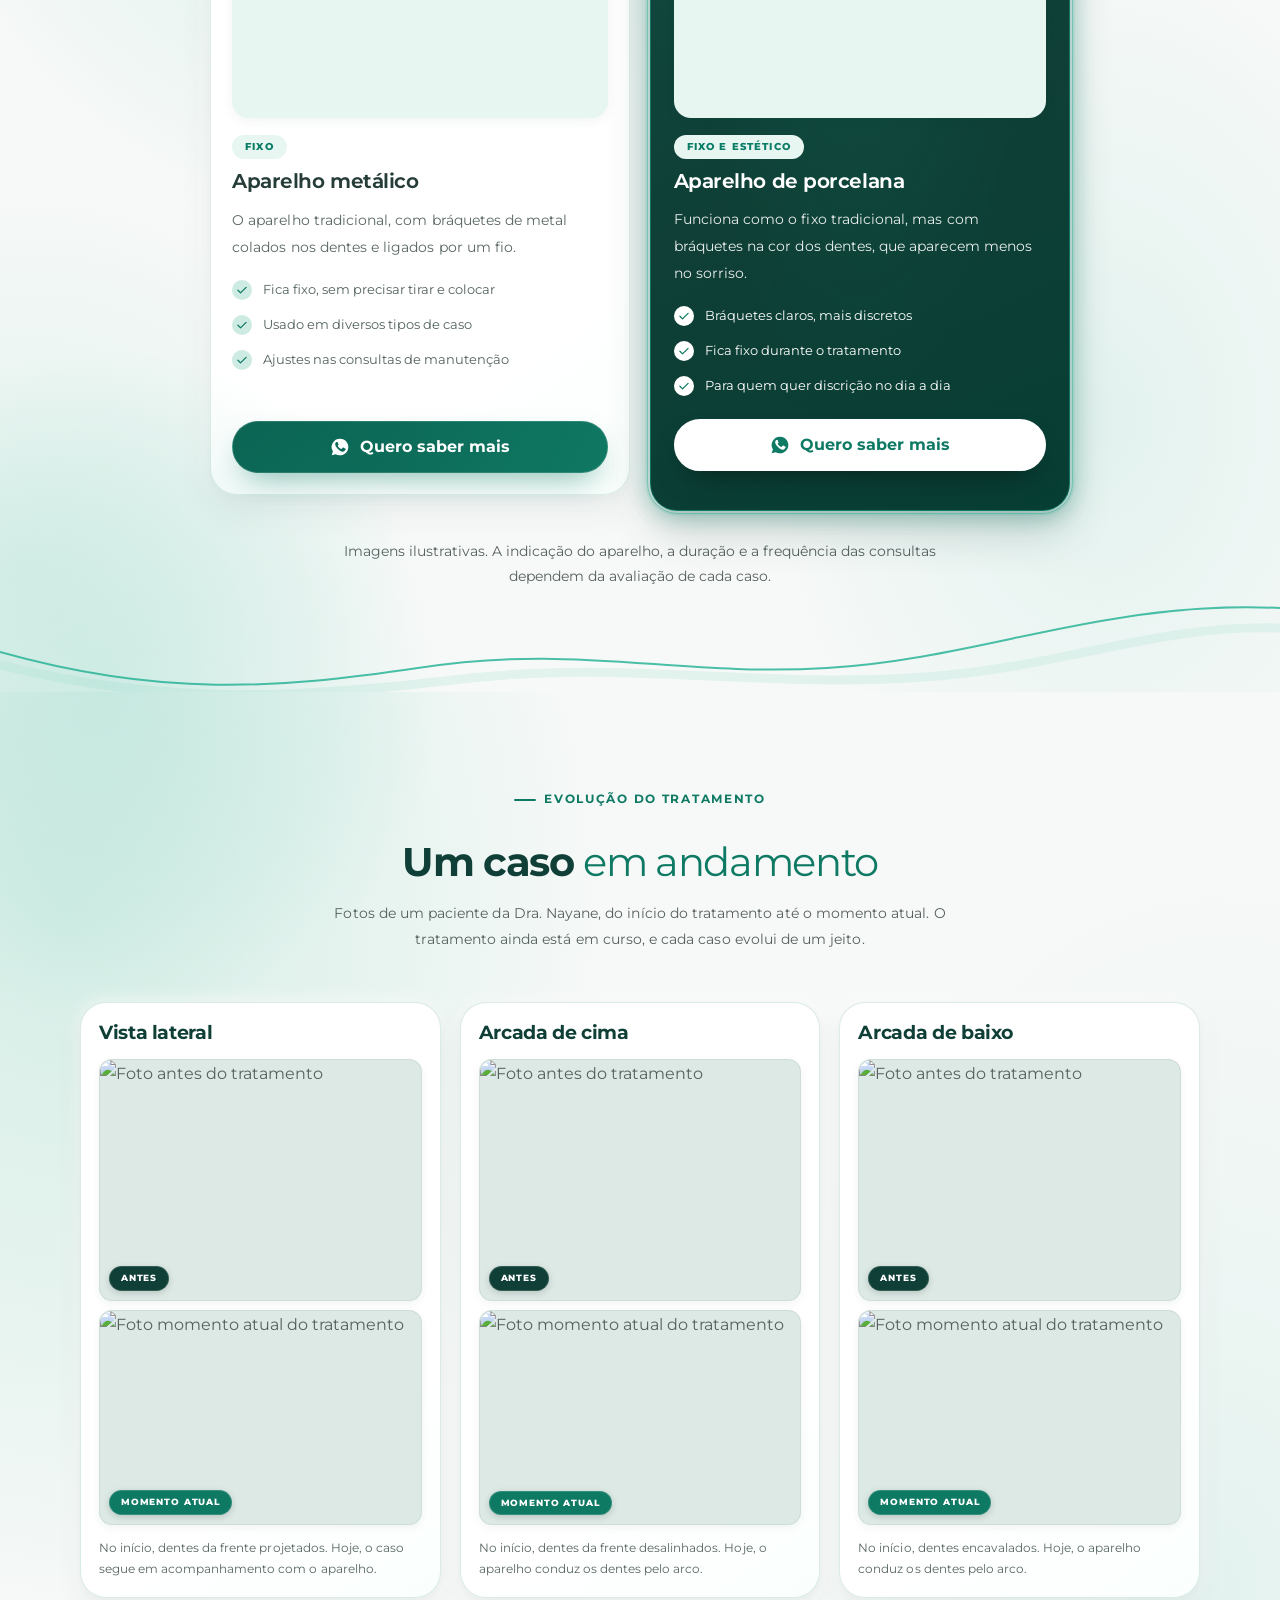
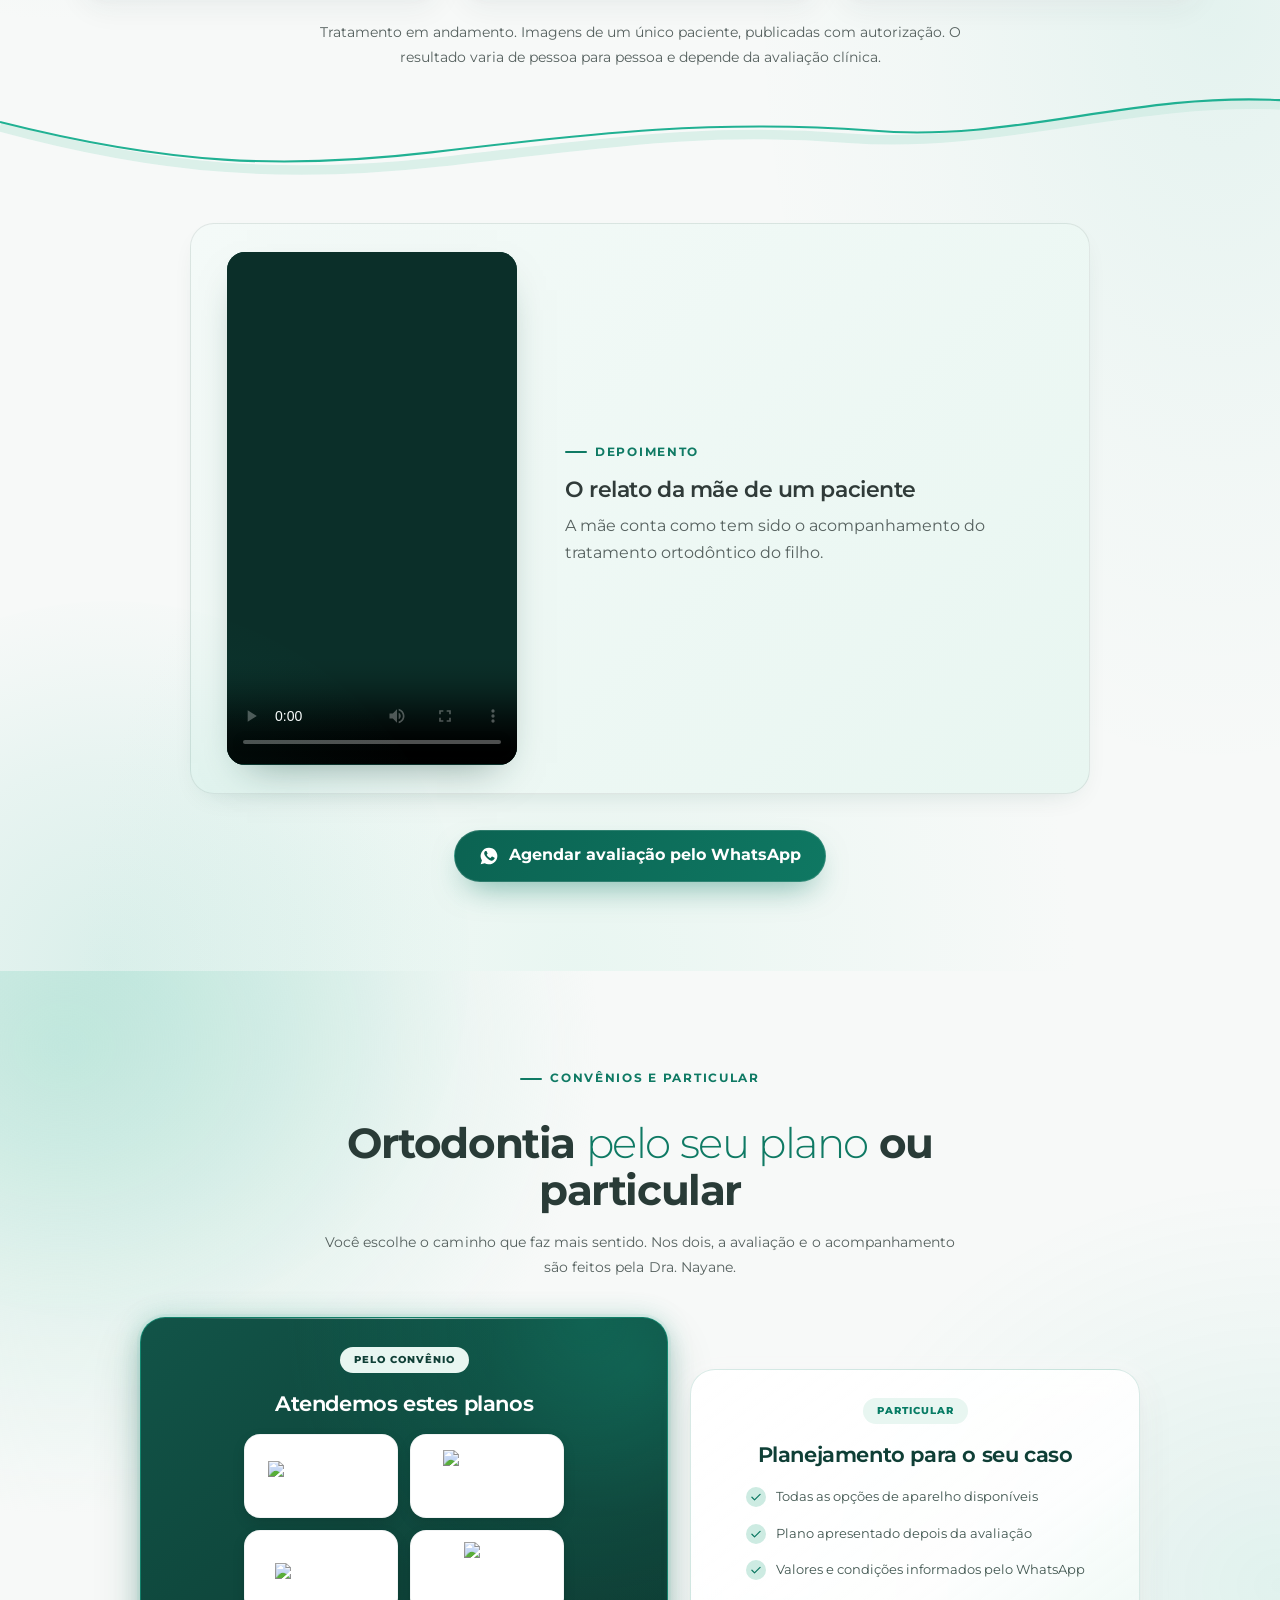
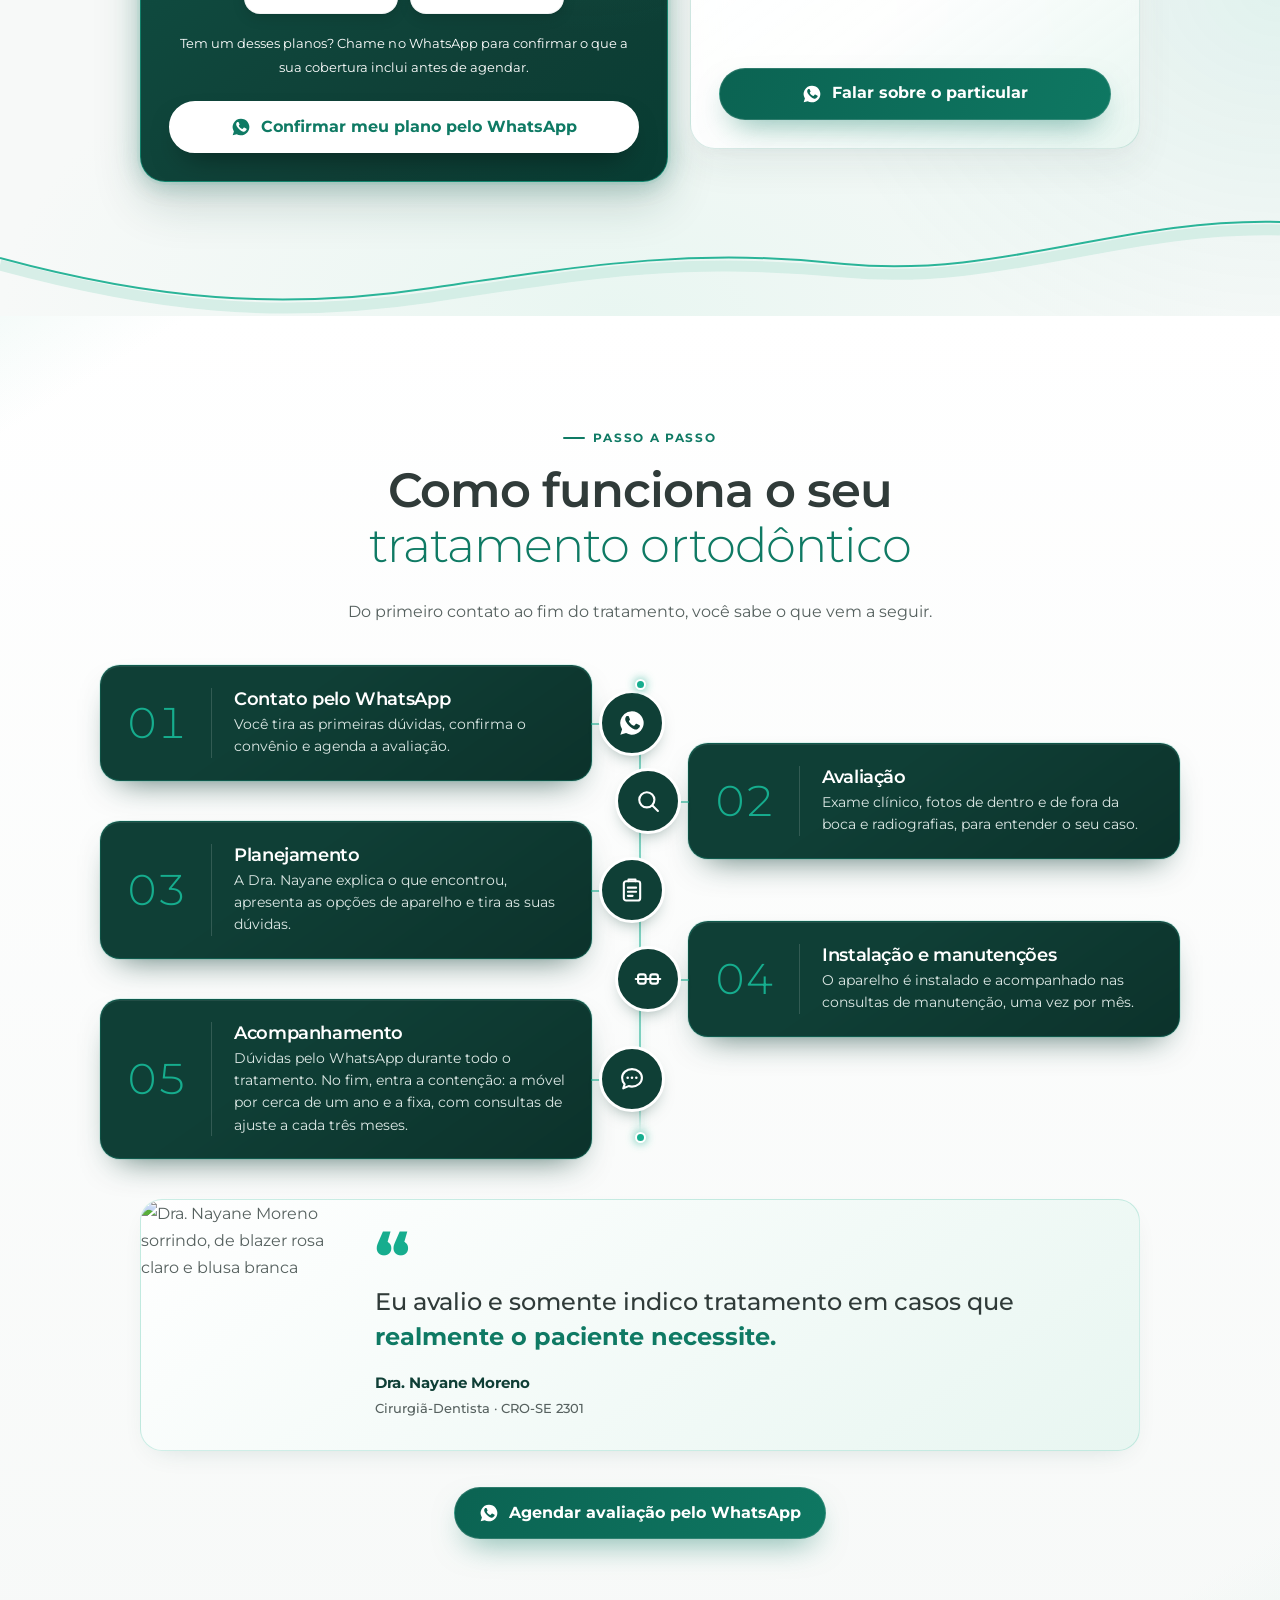
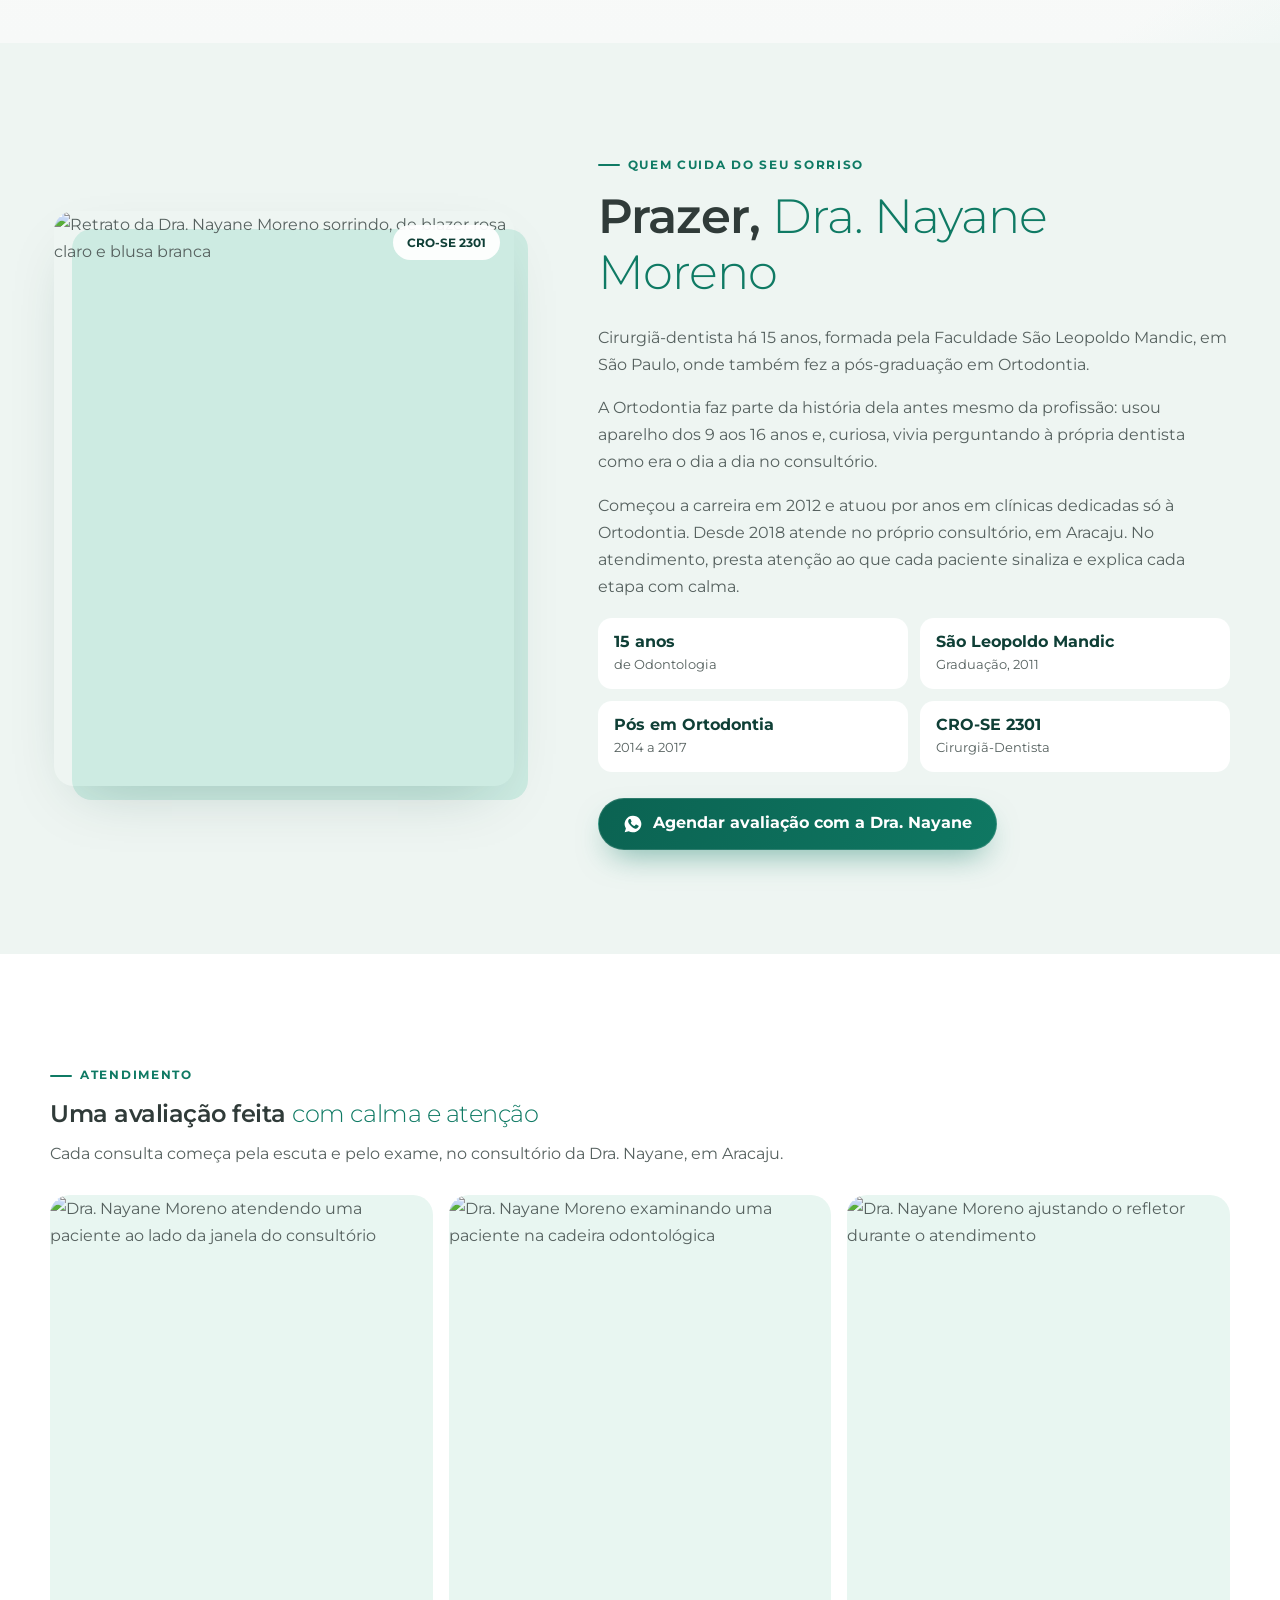
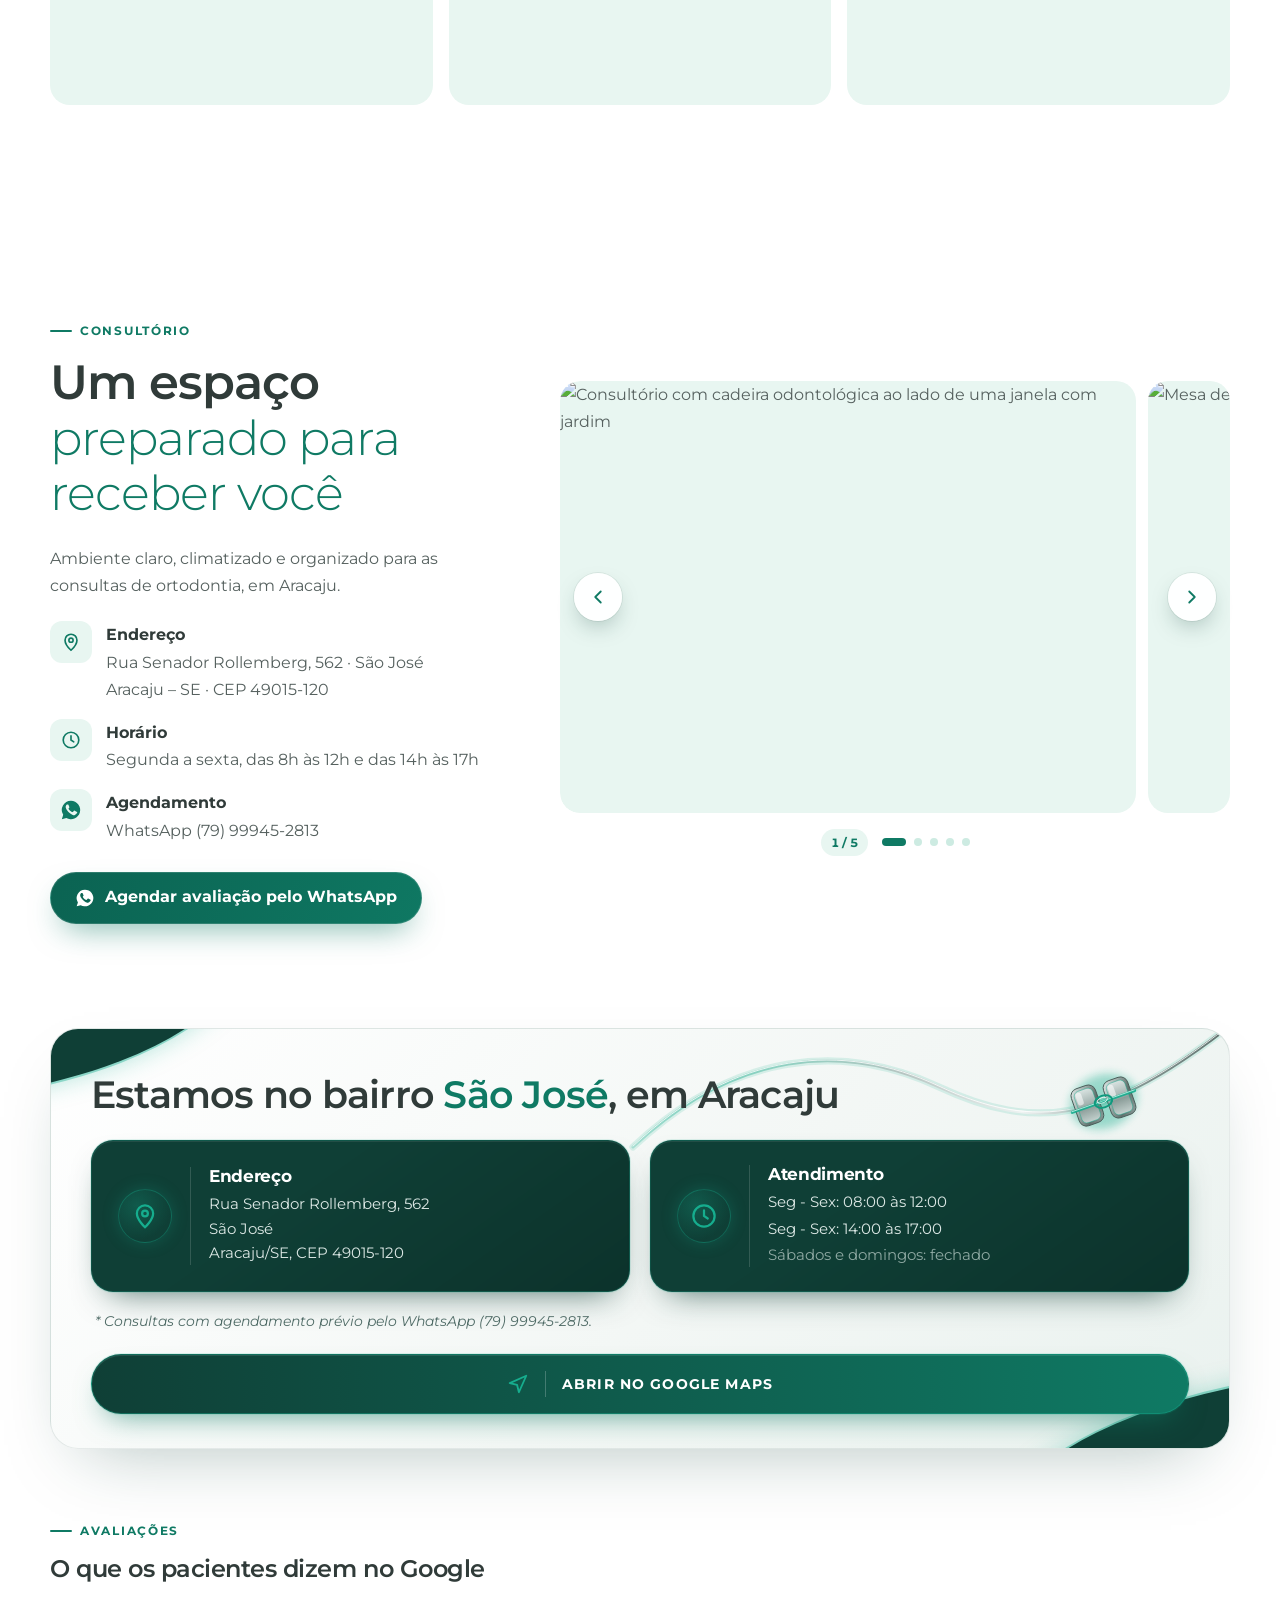
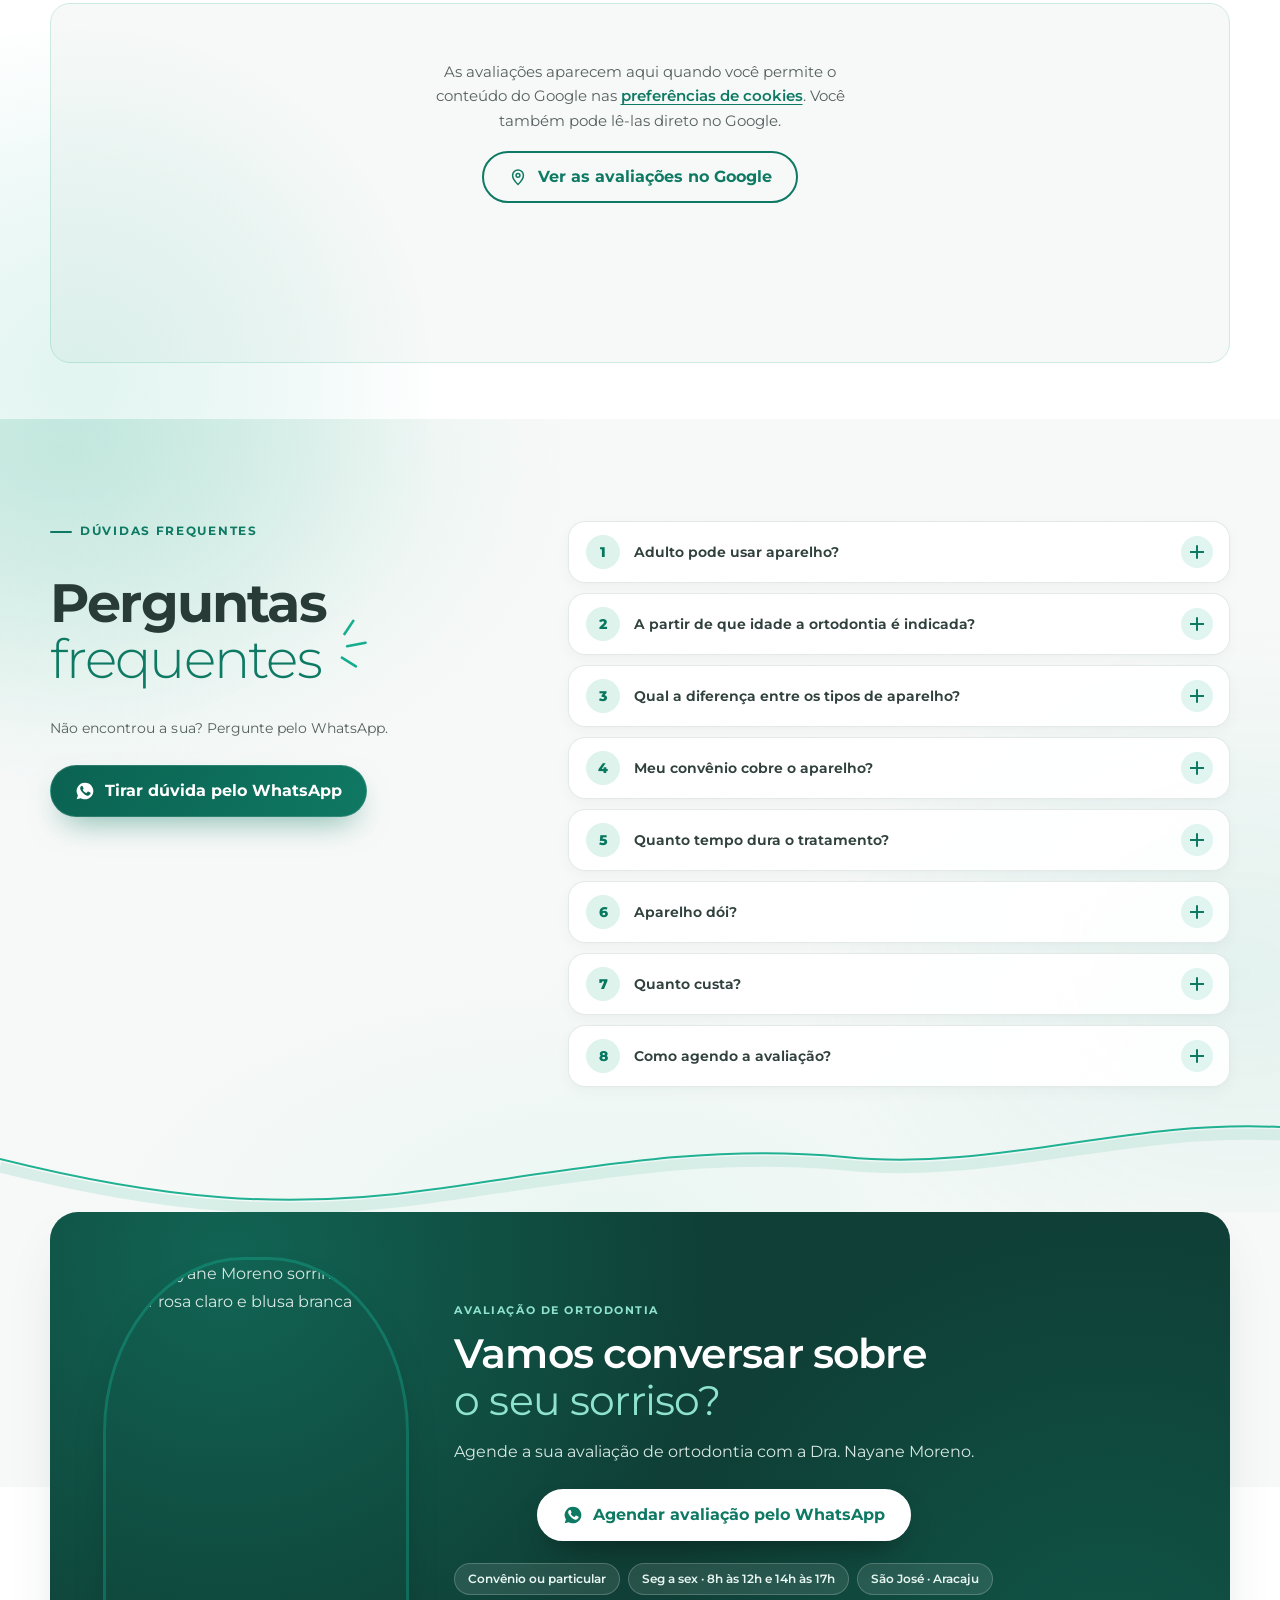
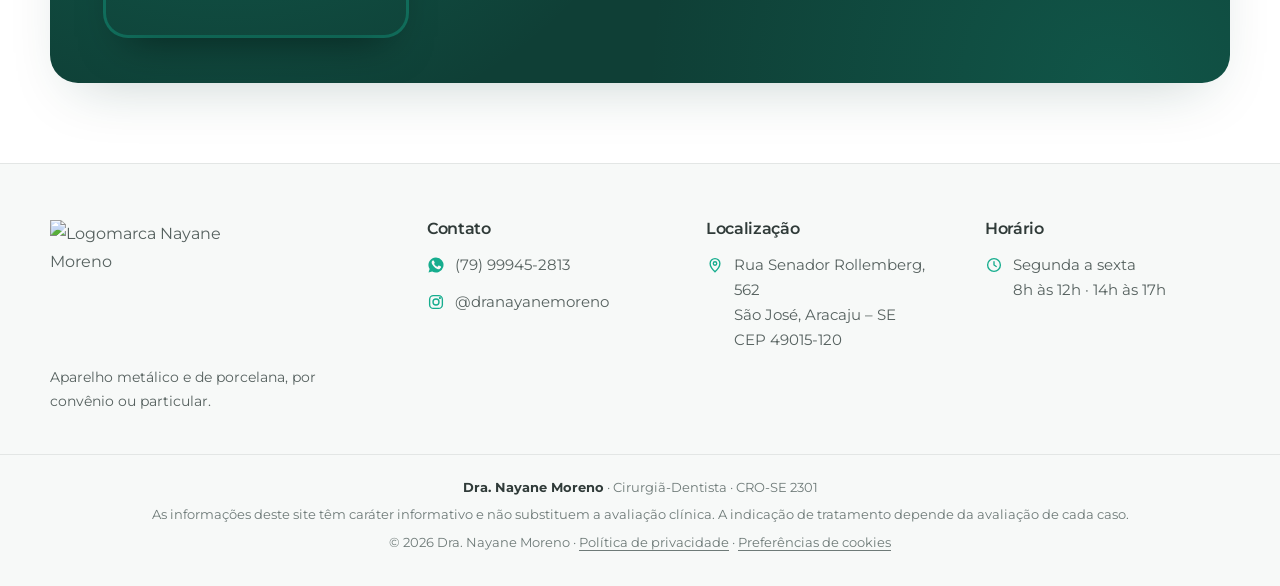
==== commit 46d0c93a: "Pergunta qual é o convênio quando a pessoa marca Sim no formulário Pedido da Dra. Nayane: ao marcar " ====
--- a/index.html
+++ b/index.html
@@ -86,7 +86,7 @@
     <link rel="preconnect" href="https://fonts.gstatic.com" crossorigin>
     <link href="https://fonts.googleapis.com/css2?family=Montserrat:wght@300;400;500;600;700&display=swap" rel="stylesheet">
     <link rel="preload" as="image" href="assets/profissional/dra-nayane-topo-900.webp" imagesrcset="assets/profissional/dra-nayane-topo-560.webp 560w, assets/profissional/dra-nayane-topo-900.webp 900w" imagesizes="(min-width: 1024px) 460px, 86vw">
-    <link rel="stylesheet" href="styles.css?v=20261123-01">
+    <link rel="stylesheet" href="styles.css?v=20261124-01">
 </head>
 <body>
 <!-- Google Tag Manager (noscript): reserva para quem navega sem JavaScript -->
@@ -837,7 +837,7 @@
         <div class="lead-passo" id="lead-passo">
             <span class="rotulo">Dra. Nayane Moreno</span>
             <h2 id="lead-titulo">Agende sua avaliação pelo <em>WhatsApp</em></h2>
-            <p class="lead-intro" id="lead-intro">Quatro respostas rápidas e a conversa abre no WhatsApp com a mensagem pronta.</p>
+            <p class="lead-intro" id="lead-intro">Respostas rápidas e a conversa abre no WhatsApp com a mensagem pronta.</p>
 
             <form class="lead-form" id="lead-form" novalidate>
                 <fieldset class="lead-campo" id="lead-paciente">
@@ -858,6 +858,26 @@
                     </div>
                     <p class="lead-erro" id="lead-convenio-erro" hidden>Escolha uma opção.</p>
                 </fieldset>
+
+                <!-- Aparece só quando a pessoa marca "Sim" em convênio (lead-form.js). A recepção já sabe de qual plano se trata.
+                     Para mudar as opções, mexa aqui; o texto vai para a mensagem do WhatsApp (nunca para o rastreamento). -->
+                <fieldset class="lead-campo lead-subcampo" id="lead-operadora" hidden>
+                    <legend>Qual convênio?</legend>
+                    <div class="lead-escolhas">
+                        <label class="lead-escolha"><input type="radio" name="operadora" value="Amil"><span>Amil</span></label>
+                        <label class="lead-escolha"><input type="radio" name="operadora" value="SulAmérica"><span>SulAmérica</span></label>
+                        <label class="lead-escolha"><input type="radio" name="operadora" value="Porto Seguro"><span>Porto Seguro</span></label>
+                        <label class="lead-escolha"><input type="radio" name="operadora" value="Petrobras"><span>Petrobras</span></label>
+                        <label class="lead-escolha"><input type="radio" name="operadora" value="outro"><span>Outro</span></label>
+                    </div>
+                    <p class="lead-erro" id="lead-operadora-erro" hidden>Escolha o seu convênio.</p>
+                </fieldset>
+
+                <div class="lead-campo lead-subcampo" id="lead-outro-campo" hidden>
+                    <label for="lead-outro">Qual é o seu convênio?</label>
+                    <input id="lead-outro" name="outro" type="text" maxlength="40" placeholder="Nome do convênio" autocomplete="off">
+                    <p class="lead-erro" id="lead-outro-erro" hidden>Escreva o nome do convênio.</p>
+                </div>
 
                 <div class="lead-campo">
                     <label for="lead-nome">Como podemos te chamar?</label>
@@ -919,6 +939,6 @@
 <script src="eventos.js?v=20261123-01" defer></script>
 <script src="consent.js?v=20261123-01" defer></script>
 <script src="script.js?v=20261123-01" defer></script>
-<script src="lead-form.js?v=20261123-01" defer></script>
+<script src="lead-form.js?v=20261124-01" defer></script>
 </body>
 </html>
--- a/styles.css
+++ b/styles.css
@@ -1465,6 +1465,12 @@
 
 .lead-campo.invalido .lead-escolha span, .lead-campo input.invalido { border-color: #B3261E; }
 .lead-campo input.invalido { box-shadow: 0 0 0 3px #B3261E1F; }
+/* Perguntas que só aparecem depois de uma resposta (qual convênio): entram com um fio verde do lado, ligadas à pergunta de cima.
+   O [hidden] precisa de regra própria porque .lead-campo usa display:grid, que passaria por cima do atributo. */
+.lead-subcampo { padding-left: 14px; border-left: 3px solid var(--menta-2); animation: lead-entra .25s var(--ease); }
+.lead-subcampo[hidden] { display: none; }
+@keyframes lead-entra { from { opacity: 0; transform: translateY(-6px); } to { opacity: 1; transform: none; } }
+@media (prefers-reduced-motion: reduce) { .lead-subcampo { animation: none; } }
 .lead-erro { margin: 0; font-size: .82rem; font-weight: 600; color: #B3261E; }
 
 .lead-enviar { width: 100%; margin-top: 4px; white-space: normal; }
